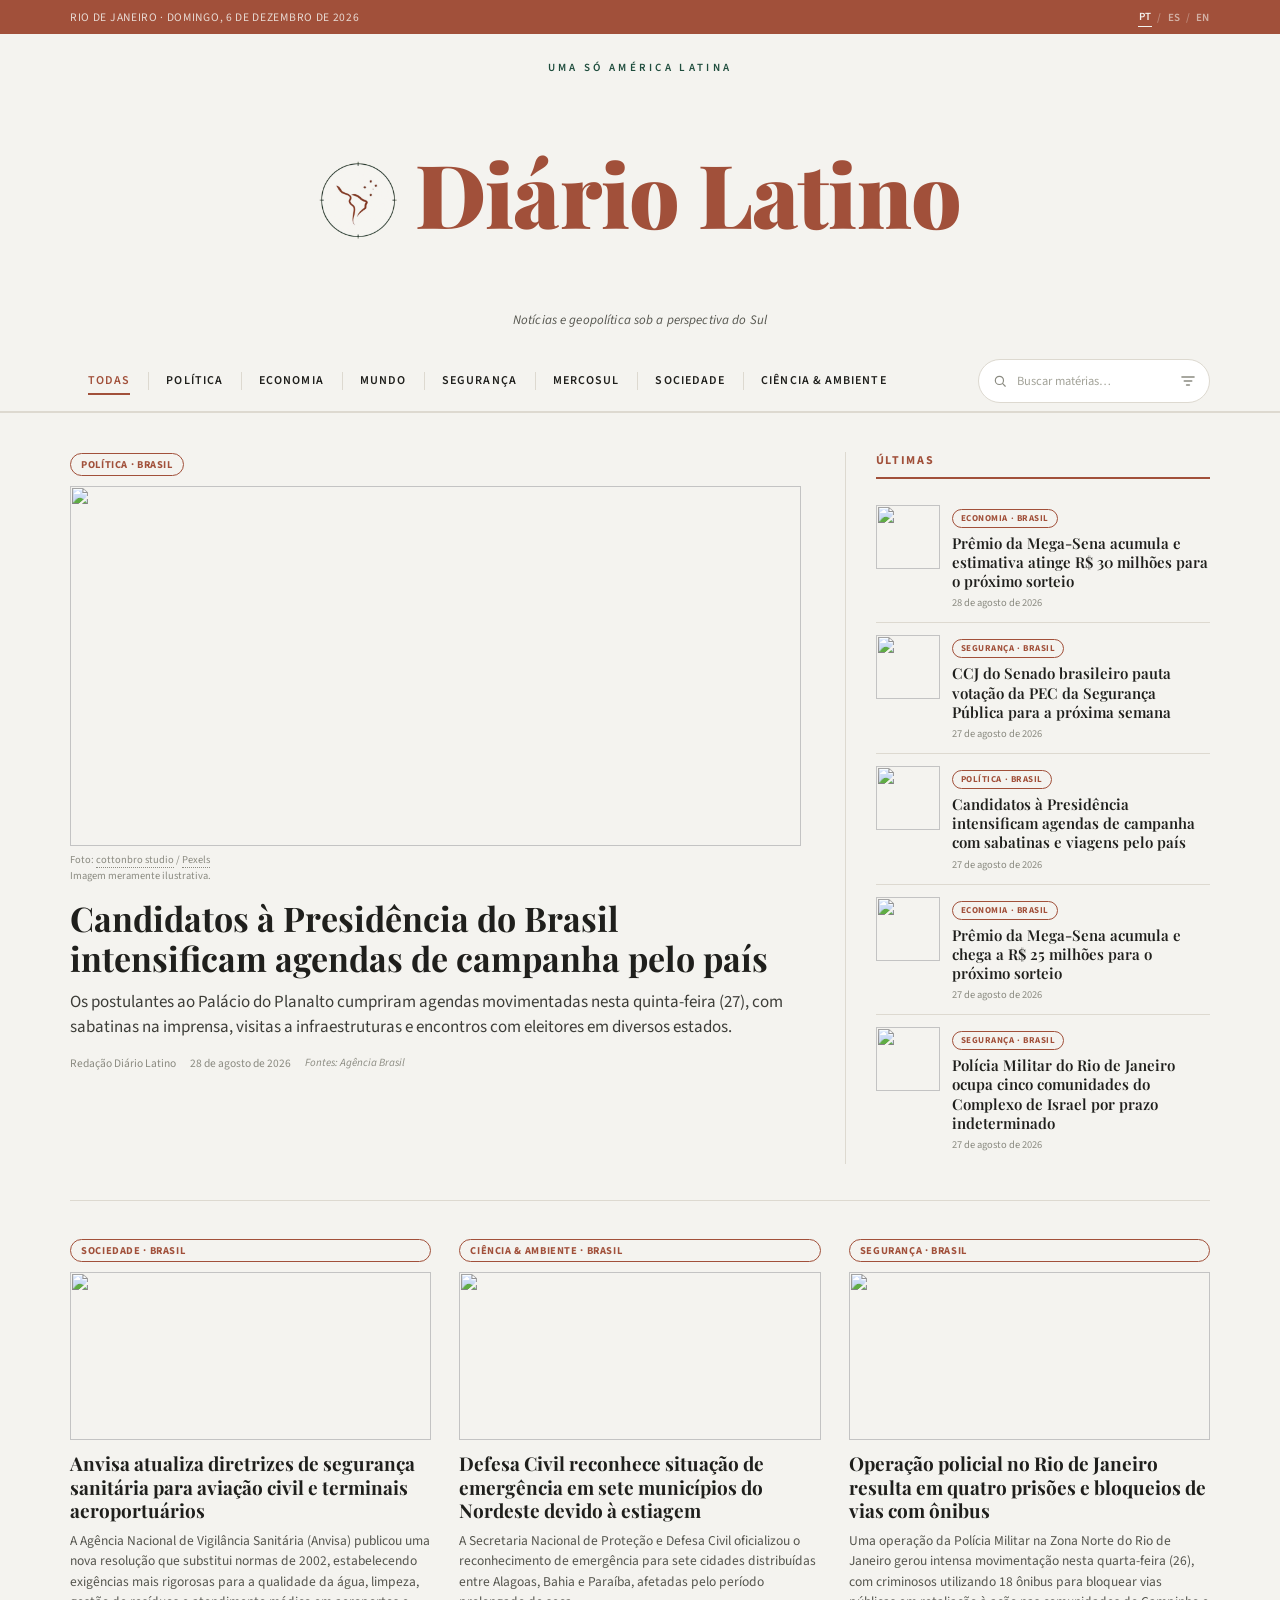
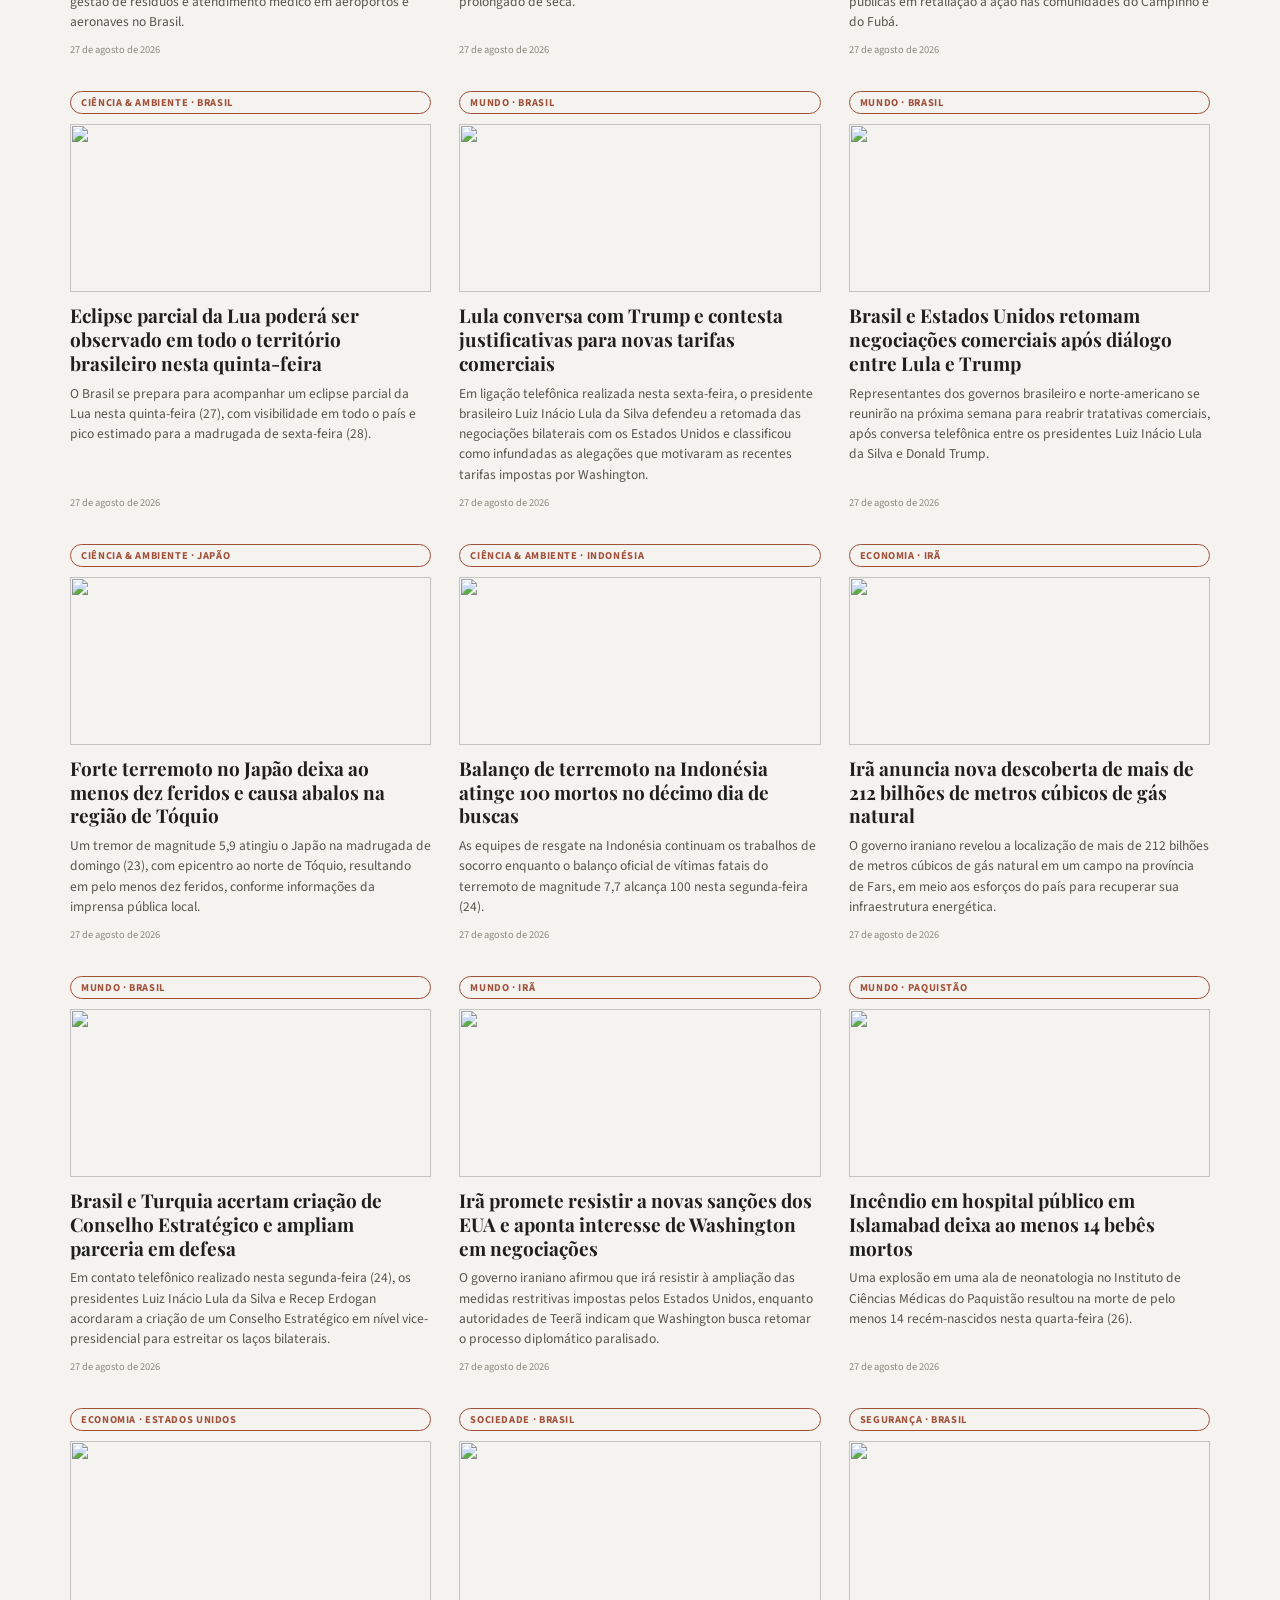
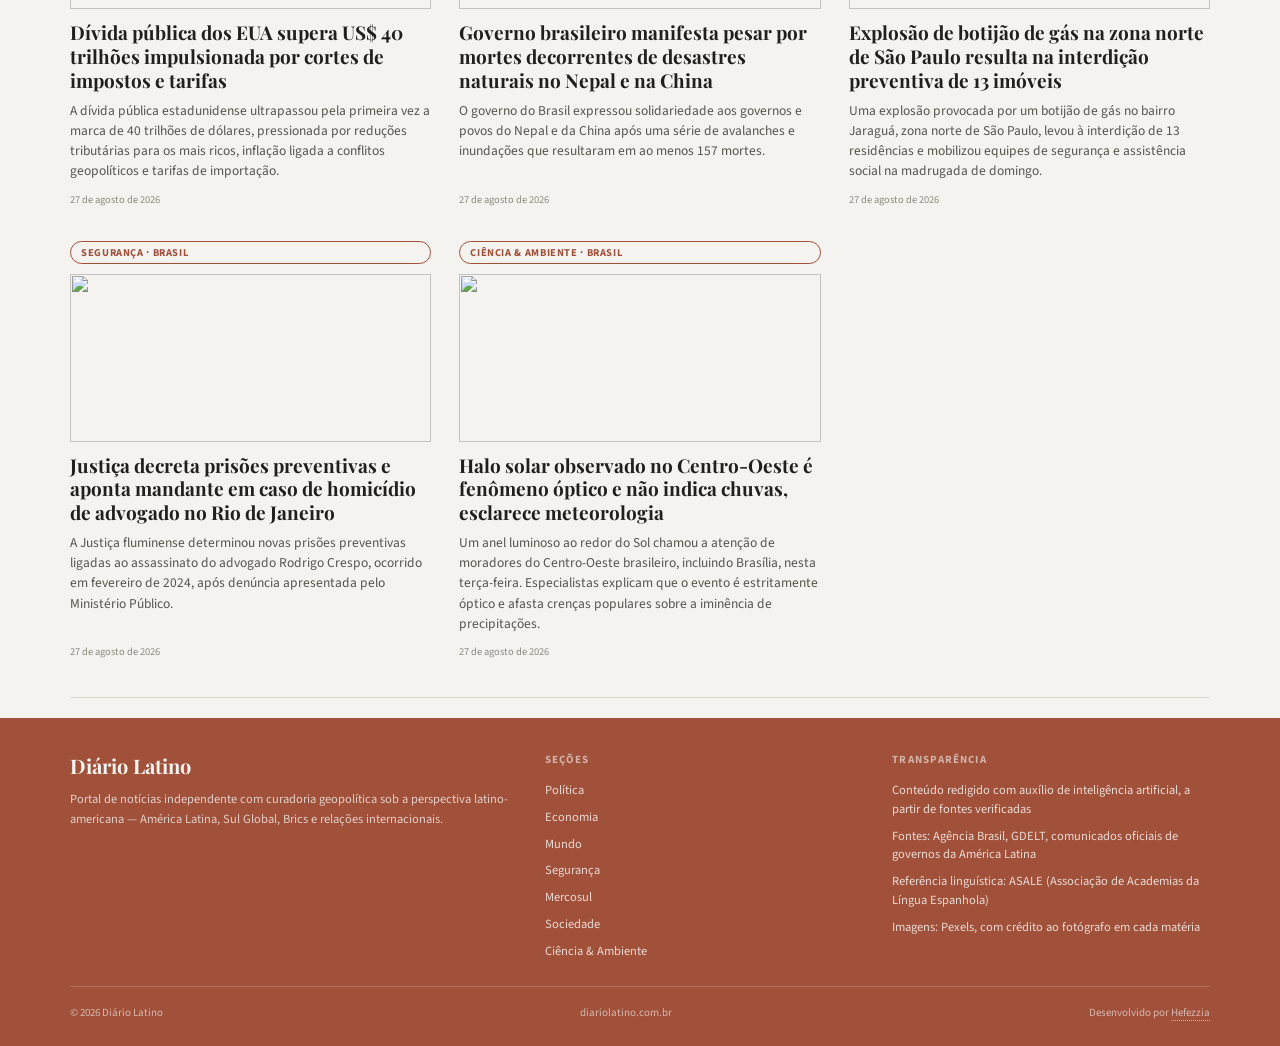
==== site/index.html @ 485bb86c "Add files via upload" ====
<!DOCTYPE html>
<html lang="pt-BR">
  <head>
    <meta charset="UTF-8">
    <meta name="viewport" content="width=device-width, initial-scale=1.0">
    <title>Diário Latino — Notícias e geopolítica da América Latina</title>
    <meta name="description" content="Diário Latino: notícias e geopolítica sob a perspectiva do Sul, para toda a América Latina.">
    <meta property="og:title" content="Diário Latino">
    <meta property="og:description" content="Notícias e geopolítica sob a perspectiva do Sul, para toda a América Latina.">
    <meta property="og:image" content="https://diariolatino.github.io/diariolatino/site/diariolatino-logo.png">
    <meta property="og:type" content="website">
    <link rel="icon" type="image/x-icon" href="diariolatino-logo-redondo.ico?v=2">
    <link rel="shortcut icon" type="image/x-icon" href="diariolatino-logo-redondo.ico?v=2">
    <link rel="apple-touch-icon" href="diariolatino-logo.png?v=2">
    <link rel="preconnect" href="https://fonts.googleapis.com">
    <link href="https://fonts.googleapis.com/css2?family=Playfair+Display:ital,wght@0,600;0,700;0,900;1,600&family=Source+Sans+3:wght@400;500;600;700&display=swap" rel="stylesheet">
    <link rel="stylesheet" href="styles.css">
  </head>
  <body>
  
    <div id="cabecalho-app"></div>
    
    <nav class="categorias">
      <div class="wrap">
        <ul id="lista-categorias"></ul>
        <div class="busca-nav">
          <div class="busca-caixa">
            <svg class="icone-busca" viewBox="0 0 24 24" xmlns="http://www.w3.org/2000/svg">
              <circle cx="11" cy="11" r="7" stroke-width="2"/>
              <line x1="21" y1="21" x2="16.65" y2="16.65" stroke-width="2" stroke-linecap="round"/>
            </svg>
            <input type="search" id="campo-busca" placeholder="">
            <div class="filtro-pais-dropdown" id="filtro-pais-dropdown">
              <button type="button" class="filtro-pais-botao" id="filtro-pais-botao" aria-haspopup="listbox" aria-expanded="false" aria-label="Filtrar por país">
                <svg class="icone-filtro" viewBox="0 0 24 24" xmlns="http://www.w3.org/2000/svg">
                  <line x1="3" y1="6" x2="21" y2="6" stroke-width="2.5" stroke-linecap="round"/>
                  <line x1="6.5" y1="12" x2="17.5" y2="12" stroke-width="2.5" stroke-linecap="round"/>
                  <line x1="10" y1="18" x2="14" y2="18" stroke-width="2.5" stroke-linecap="round"/>
                </svg>
              </button>
              <div class="filtro-pais-painel" id="filtro-pais-painel" role="listbox"></div>
            </div>
          </div>
        </div>
      </div>
    </nav>
    
    <main class="wrap" id="conteudo-principal">
      <p id="estado-vazio" style="display:none; padding:40px 0; text-align:center; color:#6f6f66; font-style:italic;"></p>
      <p id="sem-resultados" class="sem-resultados" style="display:none;"></p>
    
      <section class="destaque" id="secao-destaque" style="display:none;">
        <div class="cartao-clicavel">
          <span class="selo" id="destaque-categoria"></span>
          <figure id="destaque-figura"></figure>
          <h2 id="destaque-titulo"></h2>
          <p class="lead" id="destaque-lead"></p>
          <div class="meta">
            <span id="destaque-redacao"></span>
            <span id="destaque-data"></span>
            <span class="selo-ia-inline" id="destaque-fontes"></span>
          </div>
        </div>
        <aside class="lateral-ultimas">
          <h3 id="titulo-ultimas"></h3>
          <div id="lista-ultimas"></div>
        </aside>
      </section>
    
      <section class="grade" id="secao-grade"></section>
    
      <section class="mosaico" id="secao-mosaico" style="display:none;">
        <div class="mosaico-coluna mosaico-principal" id="mosaico-esquerda"></div>
        <div class="mosaico-coluna mosaico-meio" id="mosaico-meio"></div>
        <div class="mosaico-coluna mosaico-principal" id="mosaico-direita"></div>
      </section>
    
      <section class="digest" id="secao-digest" style="display:none;">
        <div class="digest-grade" id="digest-grade"></div>
      </section>
    
      <section class="radar" id="secao-radar" style="display:none;">
        <h3 id="titulo-mais-noticias"></h3>
        <div class="radar-lista" id="radar-lista"></div>
      </section>
    
    </main>
    
    <button class="voltar-topo" id="voltar-topo" aria-label="Voltar ao topo">↑</button>
    
    <footer>
      <div class="wrap">
        <div class="grid-footer">
          <div>
            <h5>Diário Latino</h5>
            <p id="footer-desc"></p>
          </div>
          <div>
            <ul>
              <h6 id="footer-secoes-titulo"></h6>
              <li class="footer-secao-item" data-pt="Política">Política</li>
              <li class="footer-secao-item" data-pt="Economia">Economia</li>
              <li class="footer-secao-item" data-pt="Mundo">Mundo</li>
              <li class="footer-secao-item" data-pt="Segurança">Segurança</li>
              <li class="footer-secao-item" data-pt="Mercosul">Mercosul</li>
              <li class="footer-secao-item" data-pt="Sociedade">Sociedade</li>
              <li class="footer-secao-item" data-pt="Ciência & Ambiente">Ciência &amp; Ambiente</li>
            </ul>
          </div>
          <div>
            <ul>
              <h6 id="footer-transparencia-titulo"></h6>
              <li id="footer-ia"></li>
              <li id="footer-fontes"></li>
              <li id="footer-referencia"></li>
              <li id="footer-imagens"></li>
            </ul>
          </div>
        </div>
        <div class="baixo">
          <span>© <span id="ano-copyright">2026</span> Diário Latino</span>
          <span>diariolatino.com.br</span>
          <span id="footer-dev-linha">Desenvolvido por <a href="https://hefezzia.com.br" style="border-bottom:1px dotted rgba(244,243,239,0.6);">Hefezzia</a></span>
        </div>
      </div>
    </footer>
    
    <script src="header.js"></script>
    <script src="i18n.js"></script>
    <script>
    let TODOS_ARTIGOS = [];
    let CATEGORIA_ATIVA = "todas";
    let FILTRO_LOCAL = { tipo: "todos", valor: null };
    let TERMO_BUSCA = "";
    
    function figuraImagem(imagem, artigo) {
      if (!imagem) return "";
      const foto = artigo
        ? `<a href="${linkMateria(artigo)}"><img src="${imagem.url}" alt="" loading="lazy"></a>`
        : `<img src="${imagem.url}" alt="" loading="lazy">`;
      const nomeFonte = imagem.fonte_nome || 'Pexels';
      const linkFonte = imagem.fonte_url || imagem.pexels_url;
      return `${foto}
        <figcaption class="credito-foto">Foto: <a href="${imagem.photographer_url}" target="_blank" rel="noopener">${imagem.photographer}</a> / <a href="${linkFonte}" target="_blank" rel="noopener">${nomeFonte}</a><br>${t('notaIlustrativa')}</figcaption>`;
    }
    
    function linkMateria(artigo) {
      return `artigo.html?id=${encodeURIComponent(artigo.id)}`;
    }
    
    function linkFontes(artigo) {
      const nomes = (artigo.fontes && artigo.fontes.length) ? artigo.fontes.join(' · ') : t('fontes');
      if (artigo.url_fonte_original) {
        return `${t('fontes')}: <a class="link-fonte" href="${artigo.url_fonte_original}" target="_blank" rel="noopener">${nomes}</a>`;
      }
      return `${t('fontes')}: ${nomes}`;
    }
    
    function aplicarTextosEstaticos() {
      document.getElementById('edicao-local').textContent = `${t('edicaoLocal')} · ${dataEdicaoCompleta()}`;
      document.getElementById('masthead-kicker').textContent = t('kicker');
      document.getElementById('masthead-tagline').textContent = t('tagline');
      document.getElementById('estado-vazio').textContent = t('estadoVazio');
      document.getElementById('sem-resultados').textContent = t('semResultados');
      document.getElementById('titulo-ultimas').textContent = t('ultimas');
      document.getElementById('titulo-mais-noticias').textContent = t('maisNoticias');
      document.getElementById('campo-busca').placeholder = t('buscarPlaceholder');
      document.getElementById('footer-desc').textContent = t('footerDesc');
      document.getElementById('footer-secoes-titulo').textContent = t('footerSecoes');
      document.getElementById('footer-transparencia-titulo').textContent = t('footerTransparencia');
      document.getElementById('footer-ia').textContent = t('footerIa');
      document.getElementById('footer-fontes').textContent = t('footerFontes');
      document.getElementById('footer-referencia').textContent = t('footerReferencia');
      document.getElementById('footer-imagens').textContent = t('footerImagens');
      document.getElementById('footer-dev-linha').innerHTML = `${t('footerDev')} <a href="https://hefezzia.com.br" style="border-bottom:1px dotted rgba(244,243,239,0.6);">Hefezzia</a>`;
    
      document.querySelectorAll('.footer-secao-item').forEach((el) => {
        el.textContent = traduzirCategoria(el.dataset.pt);
      });
    }
    
    function montarNavCategorias() {
      const container = document.getElementById('lista-categorias');
      const itens = [`<li><button type="button" class="categoria-link${CATEGORIA_ATIVA === 'todas' ? ' ativo' : ''}" data-categoria="todas">${t('todas')}</button></li>`]
        .concat(CATEGORIAS_ORDEM.map(cat => `
          <li><button type="button" class="categoria-link${CATEGORIA_ATIVA === cat ? ' ativo' : ''}" data-categoria="${cat}">${traduzirCategoria(cat)}</button></li>
        `));
      container.innerHTML = itens.join('');
    
      container.querySelectorAll('.categoria-link').forEach(btn => {
        btn.addEventListener('click', () => {
          CATEGORIA_ATIVA = btn.dataset.categoria;
          window.location.hash = CATEGORIA_ATIVA === 'todas' ? '' : encodeURIComponent(CATEGORIA_ATIVA);
          montarNavCategorias();
          renderizarConteudo();
        });
      });
    }

    function montarFiltroPais() {
      const dropdown = document.getElementById('filtro-pais-dropdown');
      const botao = document.getElementById('filtro-pais-botao');
      const painel = document.getElementById('filtro-pais-painel');

      botao.classList.toggle('ativo', FILTRO_LOCAL.tipo !== 'todos');
      botao.title = FILTRO_LOCAL.tipo === 'pais' ? traduzirPais(FILTRO_LOCAL.valor)
        : FILTRO_LOCAL.tipo === 'regiao' ? traduzirRegiao(FILTRO_LOCAL.valor)
        : t('filtroPaisTodos');

      const itemTodos = `
        <button type="button" class="filtro-pais-item filtro-pais-item--todos${FILTRO_LOCAL.tipo === 'todos' ? ' ativo' : ''}" data-tipo="todos">${t('filtroPaisTodos')}</button>`;

      const grupos = REGIOES_ORDEM.map(regiao => `
        <div class="filtro-pais-grupo">
          <button type="button" class="filtro-pais-regiao${FILTRO_LOCAL.tipo === 'regiao' && FILTRO_LOCAL.valor === regiao ? ' ativo' : ''}" data-tipo="regiao" data-valor="${regiao}">${traduzirRegiao(regiao)}</button>
          ${PAISES_POR_REGIAO[regiao].map(pais => `
            <button type="button" class="filtro-pais-item${FILTRO_LOCAL.tipo === 'pais' && FILTRO_LOCAL.valor === pais ? ' ativo' : ''}" data-tipo="pais" data-valor="${pais}">${traduzirPais(pais)}</button>
          `).join('')}
        </div>`).join('');

      painel.innerHTML = itemTodos + grupos;

      painel.querySelectorAll('[data-tipo]').forEach(el => {
        el.addEventListener('click', () => {
          const tipo = el.dataset.tipo;
          FILTRO_LOCAL = tipo === 'todos' ? { tipo: 'todos', valor: null } : { tipo, valor: el.dataset.valor };
          fecharFiltroPais();
          montarFiltroPais();
          renderizarConteudo();
        });
      });

      if (!botao.dataset.ligado) {
        botao.dataset.ligado = '1';
        botao.addEventListener('click', (e) => {
          e.stopPropagation();
          const aberto = dropdown.classList.toggle('aberto');
          botao.setAttribute('aria-expanded', aberto ? 'true' : 'false');
        });
        document.addEventListener('click', (e) => {
          if (!dropdown.contains(e.target)) fecharFiltroPais();
        });
        document.addEventListener('keydown', (e) => {
          if (e.key === 'Escape') fecharFiltroPais();
        });
      }
    }

    function fecharFiltroPais() {
      const dropdown = document.getElementById('filtro-pais-dropdown');
      dropdown.classList.remove('aberto');
      document.getElementById('filtro-pais-botao').setAttribute('aria-expanded', 'false');
    }
    
    function artigosFiltrados() {
      let lista = TODOS_ARTIGOS;
      if (CATEGORIA_ATIVA !== 'todas') {
        lista = lista.filter(a => a.categoria === CATEGORIA_ATIVA);
      }
      if (FILTRO_LOCAL.tipo === 'pais') {
        lista = lista.filter(a => a.pais === FILTRO_LOCAL.valor);
      } else if (FILTRO_LOCAL.tipo === 'regiao') {
        const paisesDaRegiao = PAISES_POR_REGIAO[FILTRO_LOCAL.valor] || [];
        lista = lista.filter(a => paisesDaRegiao.includes(a.pais));
      }
      if (TERMO_BUSCA.trim()) {
        const termo = TERMO_BUSCA.trim().toLowerCase();
        lista = lista.filter(a => {
          const titulo = (campoIdioma(a, 'titulo') || '').toLowerCase();
          const lead = (campoIdioma(a, 'lead') || '').toLowerCase();
          return titulo.includes(termo) || lead.includes(termo);
        });
      }
      return lista;
    }
    
    function renderizarConteudo() {
      const artigos = artigosFiltrados();
    
      document.getElementById('estado-vazio').style.display = 'none';
      document.getElementById('sem-resultados').style.display = 'none';
      document.getElementById('secao-destaque').style.display = 'none';
      document.getElementById('secao-mosaico').style.display = 'none';
      document.getElementById('secao-digest').style.display = 'none';
      document.getElementById('secao-radar').style.display = 'none';
      document.getElementById('secao-grade').innerHTML = '';
    
      if (!TODOS_ARTIGOS.length) {
        document.getElementById('estado-vazio').style.display = 'block';
        return;
      }
      if (!artigos.length) {
        document.getElementById('sem-resultados').style.display = 'block';
        return;
      }
    
      const [principal, ...resto] = artigos;
    
      document.getElementById('secao-destaque').style.display = 'grid';
      document.getElementById('destaque-categoria').textContent = rotuloCategoriaPais(principal);
      document.getElementById('destaque-figura').innerHTML = figuraImagem(principal.imagem, principal);
      document.getElementById('destaque-titulo').innerHTML = `<a class="link-esticado" href="${linkMateria(principal)}">${campoIdioma(principal, 'titulo')}</a>`;
      document.getElementById('destaque-lead').textContent = campoIdioma(principal, 'lead');
      document.getElementById('destaque-redacao').textContent = t('redacao');
      document.getElementById('destaque-data').textContent = formatarData(principal.publicado_em);
      document.getElementById('destaque-fontes').innerHTML = linkFontes(principal);
    
      const ultimas = resto.slice(0, 5);
      document.getElementById('lista-ultimas').innerHTML = ultimas.map(a => `
        <div class="item-ultima">
          ${a.imagem ? `<a class="item-ultima-foto" href="${linkMateria(a)}"><img src="${a.imagem.url}" alt="" loading="lazy"></a>` : ''}
          <div class="item-ultima-corpo">
            <span class="selo">${rotuloCategoriaPais(a)}</span>
            <h4><a class="link-esticado" href="${linkMateria(a)}">${campoIdioma(a, 'titulo')}</a></h4>
            <div class="hora">${formatarData(a.publicado_em)}</div>
          </div>
        </div>`).join('');
    
      const grade = resto.slice(5, 29);
      document.getElementById('secao-grade').innerHTML = grade.map(a => `
        <article class="coluna">
          <span class="selo">${rotuloCategoriaPais(a)}</span>
          ${a.imagem ? `<a href="${linkMateria(a)}"><img src="${a.imagem.url}" alt="" loading="lazy"></a>` : ''}
          <h3><a class="link-esticado" href="${linkMateria(a)}">${campoIdioma(a, 'titulo')}</a></h3>
          <p class="dek">${campoIdioma(a, 'lead')}</p>
          <div class="meta"><span>${formatarData(a.publicado_em)}</span></div>
        </article>`).join('');
    
      // ===== MOSAICO (opção B): grande + linha + 3 sem foto + linha + grande =====
      const mosaico = resto.slice(29, 34);
      const elMosaico = document.getElementById('secao-mosaico');
      if (mosaico.length) {
        elMosaico.style.display = 'grid';
        const grandeEsq = mosaico[0];
        const grandeDir = mosaico.length > 1 ? mosaico[mosaico.length - 1] : null;
        const meio = mosaico.length > 2 ? mosaico.slice(1, mosaico.length - 1) : [];

        const materiaGrande = a => `
          <span class="selo">${rotuloCategoriaPais(a)}</span>
          ${a.imagem ? `<a href="${linkMateria(a)}"><img src="${a.imagem.url}" alt="" loading="lazy"></a>` : ''}
          <h3><a class="link-esticado" href="${linkMateria(a)}">${campoIdioma(a, 'titulo')}</a></h3>
          <p class="dek">${campoIdioma(a, 'lead')}</p>
          <div class="meta"><span>${formatarData(a.publicado_em)}</span></div>`;

        document.getElementById('mosaico-esquerda').innerHTML = materiaGrande(grandeEsq);

        const elMeio = document.getElementById('mosaico-meio');
        elMeio.style.display = meio.length ? 'flex' : 'none';
        elMeio.innerHTML = meio.map(a => `
          <div class="mosaico-item">
            <span class="selo">${rotuloCategoriaPais(a)}</span>
            <h4><a class="link-esticado" href="${linkMateria(a)}">${campoIdioma(a, 'titulo')}</a></h4>
            <div class="hora">${formatarData(a.publicado_em)}</div>
          </div>`).join('');

        const elDireita = document.getElementById('mosaico-direita');
        if (grandeDir) {
          elDireita.style.display = 'block';
          elDireita.innerHTML = materiaGrande(grandeDir);
        } else {
          elDireita.style.display = 'none';
        }
      } else {
        elMosaico.style.display = 'none';
      }
    
      // ===== DIGEST (opção A): lista compacta com foto, 5 linhas x 3 =====
      const digest = resto.slice(34, 49);
      const elDigest = document.getElementById('secao-digest');
      if (digest.length) {
        elDigest.style.display = 'block';
        document.getElementById('digest-grade').innerHTML = digest.map(a => `
          <div class="digest-item">
            ${a.imagem ? `<a class="digest-foto" href="${linkMateria(a)}"><img src="${a.imagem.url}" alt="" loading="lazy"></a>` : ''}
            <div class="digest-corpo">
              <span class="selo">${rotuloCategoriaPais(a)}</span>
              <h4><a class="link-esticado" href="${linkMateria(a)}">${campoIdioma(a, 'titulo')}</a></h4>
              <div class="hora">${formatarData(a.publicado_em)}</div>
            </div>
          </div>`).join('');
      } else {
        elDigest.style.display = 'none';
      }
    
      const maisNoticias = resto.slice(49);
      if (maisNoticias.length) {
        document.getElementById('secao-radar').style.display = 'block';
        document.getElementById('radar-lista').innerHTML = maisNoticias.map(a => `
          <a class="radar-item" href="${linkMateria(a)}"><span class="pais">${a.pais ? traduzirPais(a.pais) : traduzirCategoria(a.categoria)}</span>${campoIdioma(a, 'titulo')}</a>`).join('');
      }
    }
    
    async function carregarArtigos() {
      try {
        const resp = await fetch('data/articles.json', { cache: 'no-store' });
        if (resp.ok) TODOS_ARTIGOS = await resp.json();
      } catch (e) {
        console.error('Falha ao carregar articles.json', e);
      }
    }
    
    function inicializarBusca() {
      const campo = document.getElementById('campo-busca');
      let temporizador;
      campo.addEventListener('input', () => {
        clearTimeout(temporizador);
        temporizador = setTimeout(() => {
          TERMO_BUSCA = campo.value;
          renderizarConteudo();
        }, 150);
      });
    }
    
    function inicializarVoltarTopo() {
      const botao = document.getElementById('voltar-topo');
      window.addEventListener('scroll', () => {
        botao.classList.toggle('visivel', window.scrollY > 500);
      });
      botao.addEventListener('click', () => window.scrollTo({ top: 0, behavior: 'smooth' }));
    }
    
    async function iniciar() {
      const hash = decodeURIComponent(window.location.hash.replace('#', ''));
      if (hash && CATEGORIAS_ORDEM.includes(hash)) CATEGORIA_ATIVA = hash;
    
      montarCabecalho();
      aplicarTextosEstaticos();
      montarSeletorIdioma(document.getElementById('seletor-idioma-topo'), () => {
        aplicarTextosEstaticos();
        montarNavCategorias();
        montarFiltroPais();
        renderizarConteudo();
      });
      montarNavCategorias();
      montarFiltroPais();
      await carregarArtigos();
      renderizarConteudo();
      inicializarBusca();
      inicializarVoltarTopo();
      document.getElementById('ano-copyright').textContent = new Date().getFullYear();
    }
    
    iniciar();
    </script>
  
  </body>
</html>
---- site/styles.css ----
/* ============================================================
   Diário Latino — folha de estilos
   ============================================================ */

:root {
  --papel: #f4f3ef;
  --texto: #1f1f1c;
  --verde: #1f4d3d;
  --terracota: #a1503a;
  --linha: #ddd9d0;
}

* { box-sizing: border-box; }

body {
  margin: 0;
  background: var(--papel);
  color: var(--texto);
  font-family: 'Source Sans 3', sans-serif;
  -webkit-font-smoothing: antialiased;
}

a { color: inherit; text-decoration: none; }
img { max-width: 100%; display: block; }
button { font-family: inherit; }

.wrap {
  max-width: 1180px;
  margin: 0 auto;
  padding: 0 20px;
}

/* ===== BARRA SUPERIOR (estilo clássico de jornal) ===== */
.topbar {
  background: var(--terracota);
  color: var(--papel);
  font-size: 11.5px;
  letter-spacing: 0.03em;
}
.topbar .wrap {
  display: flex;
  justify-content: space-between;
  align-items: center;
  padding-top: 7px;
  padding-bottom: 7px;
}
.topbar .edicao {
  opacity: 0.85;
  text-transform: uppercase;
  letter-spacing: 0.06em;
}
.topbar-direita {
  display: flex;
  align-items: center;
  gap: 14px;
}

/* ===== SELETOR DE IDIOMA ===== */
.seletor-idioma {
  display: flex;
  align-items: center;
  gap: 5px;
  font-size: 11px;
  font-weight: 600;
  letter-spacing: 0.04em;
}
.botao-idioma {
  background: none;
  border: none;
  color: var(--papel);
  opacity: 0.6;
  cursor: pointer;
  font: inherit;
  padding: 2px 1px;
  transition: opacity 0.15s ease;
}
.botao-idioma:hover { opacity: 0.9; }
.botao-idioma.ativo { opacity: 1; border-bottom: 1.5px solid currentColor; }
.separador-idioma { opacity: 0.35; }

/* ===== MASTHEAD (nameplate clássico, à la NYT/WSJ/The Economist) ===== */
.masthead {
  text-align: center;
  padding: 26px 20px 22px;
}
.masthead .kicker {
  font-family: 'Source Sans 3', sans-serif;
  font-size: 11px;
  font-weight: 600;
  letter-spacing: 0.3em;
  text-transform: uppercase;
  color: var(--verde);
  margin-bottom: 15px;
}
.masthead-titulo,
.masthead-link {
  display: flex;
  align-items: center;
  justify-content: center;
  gap: 18px;
}
.masthead-logo {
  display: block;
  height: 78px;
  width: auto;
}
.masthead-logo--home {
  transform: translateY(7px);
}
.masthead h1 {
  font-family: 'Playfair Display', serif;
  font-weight: 900;
  font-size: clamp(46px, 9vw, 88px);
  letter-spacing: -0.01em;
  color: var(--terracota);
  line-height: 1;
}
.masthead .tagline {
  margin-top: 15px;
  font-size: 13px;
  color: #55554e;
  font-style: italic;
  letter-spacing: 0.01em;
}
.regua-dupla {
  max-width: 1180px;
  margin: 0 auto;
  height: 5px;
  border-top: 3px solid var(--texto);
  border-bottom: 1px solid var(--texto);
}

/* ===== NAV DE CATEGORIAS (filtro dinâmico) ===== */
nav.categorias {
  border-bottom: 1px solid var(--linha);
  background: var(--papel);
  position: sticky;
  top: 0;
  z-index: 30;
  box-shadow: 0 1px 0 var(--linha);
}
nav.categorias .wrap {
  display: flex;
  align-items: center;
  justify-content: space-between;
  gap: 20px;
  flex-wrap: nowrap;
}
nav.categorias ul {
  list-style: none;
  margin: 0;
  padding: 0;
  display: flex;
  flex-wrap: nowrap;
  gap: 0;
  overflow-x: auto;
  scrollbar-width: none;
  min-width: 0;
  flex: 1 1 auto;
}
nav.categorias ul::-webkit-scrollbar { display: none; }
/* quando a lista de categorias é o único filho da barra (página de
   matéria, sem a busca ao lado), centraliza em vez de grudar na esquerda */
nav.categorias .wrap > ul:only-child {
  flex: 0 1 auto;
  margin: 0 auto;
}
nav.categorias li { position: relative; }
nav.categorias li + li::before {
  content: "";
  position: absolute;
  left: 0; top: 30%; bottom: 30%;
  border-left: 1px solid var(--linha);
}
nav.categorias a,
nav.categorias button.categoria-link {
  position: relative;
  display: block;
  padding: 14px 18px;
  font: inherit;
  background: none;
  border: none;
  cursor: pointer;
  font-size: 12px;
  font-weight: 600;
  letter-spacing: 0.09em;
  text-transform: uppercase;
  color: var(--texto);
  white-space: nowrap;
  transition: color 0.15s ease;
}
nav.categorias button.categoria-link::after {
  content: "";
  position: absolute;
  left: 18px; right: 18px; bottom: 8px;
  height: 2px;
  background: var(--terracota);
  transform: scaleX(0);
  transform-origin: center;
  transition: transform 0.22s ease;
}
nav.categorias a:hover,
nav.categorias button.categoria-link:hover { color: var(--terracota); }
nav.categorias button.categoria-link:hover::after { transform: scaleX(1); }
nav.categorias button.categoria-link.ativo { color: var(--terracota); }
nav.categorias button.categoria-link.ativo::after { transform: scaleX(1); }

/* ===== BUSCA + FILTRO DE PAÍS (unificados numa só pílula) ===== */
.busca-nav {
  flex-shrink: 0;
  display: flex;
  align-items: center;
  padding: 8px 0;
}

.busca-caixa {
  display: flex;
  align-items: center;
  gap: 8px;
  background: #fff;
  border: 1px solid var(--linha);
  border-radius: 999px;
  padding: 6px 6px 6px 14px;
  transition: border-color 0.2s ease, box-shadow 0.2s ease;
}
.busca-caixa .icone-busca {
  flex-shrink: 0;
  width: 14px;
  height: 14px;
  stroke: #8a8a80;
  fill: none;
  transition: stroke 0.2s ease;
}
.busca-caixa:focus-within {
  border-color: var(--terracota);
  box-shadow: 0 0 0 3px rgba(161, 80, 58, 0.1);
}
.busca-caixa:focus-within .icone-busca { stroke: var(--terracota); }
.busca-caixa input {
  font: inherit;
  font-size: 12.5px;
  border: none;
  outline: none;
  background: none;
  color: var(--texto);
  width: 150px;
  transition: width 0.2s ease;
}
.busca-caixa input::placeholder { color: #a3a399; }
.busca-caixa:focus-within input { width: 190px; }

/* botão de filtro (ícone), embutido dentro da própria caixa de busca */
.filtro-pais-dropdown { position: relative; flex-shrink: 0; }
.filtro-pais-botao {
  display: flex;
  align-items: center;
  justify-content: center;
  width: 30px;
  height: 30px;
  border-radius: 50%;
  border: none;
  background: none;
  color: #8a8a80;
  cursor: pointer;
  transition: background 0.15s ease, color 0.15s ease;
}
.icone-filtro {
  width: 16px;
  height: 16px;
  stroke: currentColor;
  fill: none;
  transition: transform 0.2s ease;
}
.filtro-pais-botao:hover { background: #f2f1ec; color: var(--terracota); }
.filtro-pais-botao.ativo,
.filtro-pais-dropdown.aberto .filtro-pais-botao {
  background: var(--terracota);
  color: var(--papel);
}
.filtro-pais-dropdown.aberto .icone-filtro { transform: scale(0.92); }

.filtro-pais-painel {
  position: absolute;
  right: 0;
  top: calc(100% + 10px);
  min-width: 240px;
  max-height: 380px;
  overflow-y: auto;
  background: #fff;
  border: 1px solid var(--linha);
  border-radius: 12px;
  box-shadow: 0 12px 28px rgba(31, 31, 28, 0.12);
  padding: 8px;
  opacity: 0;
  transform: translateY(-6px);
  pointer-events: none;
  transition: opacity 0.16s ease, transform 0.16s ease;
  z-index: 40;
}
.filtro-pais-dropdown.aberto .filtro-pais-painel {
  opacity: 1;
  transform: translateY(0);
  pointer-events: auto;
}
.filtro-pais-item,
.filtro-pais-regiao {
  display: block;
  width: 100%;
  text-align: left;
  font: inherit;
  background: none;
  border: none;
  cursor: pointer;
  border-radius: 7px;
  padding: 8px 10px;
  color: var(--texto);
  transition: background 0.12s ease, color 0.12s ease;
}
.filtro-pais-item--todos {
  font-weight: 700;
  font-size: 12.5px;
  text-transform: uppercase;
  letter-spacing: 0.06em;
  color: var(--verde);
  border-bottom: 1px solid var(--linha);
  border-radius: 0;
  margin-bottom: 6px;
  padding-bottom: 10px;
}
.filtro-pais-grupo { padding-top: 4px; }
.filtro-pais-regiao {
  font-weight: 700;
  font-size: 11px;
  text-transform: uppercase;
  letter-spacing: 0.08em;
  color: #8a8a80;
}
.filtro-pais-regiao:hover { color: var(--terracota); background: #f8f7f3; }
.filtro-pais-grupo .filtro-pais-item {
  font-size: 13.5px;
  padding-left: 20px;
}
.filtro-pais-item:hover { background: #f8f7f3; color: var(--terracota); }
.filtro-pais-item.ativo,
.filtro-pais-regiao.ativo {
  background: var(--terracota);
  color: var(--papel);
}

@media (max-width: 860px) {
  .busca-caixa input { width: 90px; }
  .busca-caixa:focus-within input { width: 120px; }
  .filtro-pais-painel { left: auto; right: 0; }
}
@media (max-width: 600px) {
  .busca-caixa input { width: 64px; }
  .busca-caixa:focus-within input { width: 84px; }
}

/* ===== SELOS (categoria · país) ===== */
.selo {
  display: inline-block;
  font-size: 10.5px;
  font-weight: 700;
  letter-spacing: 0.06em;
  text-transform: uppercase;
  color: var(--terracota);
  border: 1px solid var(--terracota);
  border-radius: 999px;
  padding: 3px 10px;
  margin-bottom: 10px;
}
.selo-ia-inline { font-size: 11px; color: #8a8a80; font-style: italic; }

/* ===== CARDS CLICÁVEIS (link esticado — só a área do card leva à matéria) ===== */
.cartao-clicavel,
article.coluna,
.item-ultima {
  position: relative;
}
.link-esticado::after {
  content: "";
  position: absolute;
  inset: 0;
  z-index: 1;
}
/* imagens têm o próprio link, sempre por cima do overlay esticado */
.cartao-clicavel figure a,
article.coluna > a,
.item-ultima-foto,
.leia-tambem-foto {
  position: relative;
  z-index: 2;
}

/* ===== ESTADO VAZIO / SEM RESULTADOS ===== */
.sem-resultados {
  padding: 50px 0;
  text-align: center;
  color: #6f6f66;
  font-style: italic;
}

/* ===== DESTAQUE PRINCIPAL ===== */
.destaque {
  display: grid;
  grid-template-columns: 2fr 1fr;
  gap: 44px;
  padding: 40px 0 36px;
  border-bottom: 1px solid var(--linha);
}
.destaque figure { margin: 0 0 16px; }
.destaque img {
  width: 100%;
  height: 360px;
  object-fit: cover;
  filter: grayscale(15%) contrast(1.05);
}
.credito-foto {
  font-size: 10.5px;
  color: #8a8a80;
  margin-top: 6px;
  line-height: 1.5;
}
.credito-foto a { border-bottom: 1px dotted #8a8a80; position: relative; z-index: 2; }

.destaque h2 {
  font-family: 'Playfair Display', serif;
  font-size: 34px;
  line-height: 1.15;
  font-weight: 700;
  margin: 0 0 12px;
}
.destaque h2 a:hover { color: var(--terracota); }
.destaque .lead {
  font-size: 17px;
  line-height: 1.5;
  color: #3d3d38;
  margin: 0 0 14px;
}
.destaque .meta {
  display: flex;
  flex-wrap: wrap;
  gap: 6px 14px;
  font-size: 11.5px;
  color: #8a8a80;
}
.destaque .meta .link-fonte { position: relative; z-index: 2; }

/* ===== LATERAL — ÚLTIMAS ===== */
.lateral-ultimas {
  border-left: 1px solid var(--linha);
  padding-left: 30px;
}
.lateral-ultimas h3 {
  font-family: 'Source Sans 3', sans-serif;
  font-size: 12px;
  letter-spacing: 0.14em;
  text-transform: uppercase;
  color: var(--terracota);
  border-bottom: 2px solid var(--terracota);
  padding-bottom: 8px;
  margin: 0 0 14px;
}
.item-ultima {
  display: flex;
  gap: 12px;
  padding: 12px 0;
  border-bottom: 1px solid var(--linha);
}
.item-ultima:last-child { border-bottom: none; }
.item-ultima-foto {
  flex-shrink: 0;
  display: block;
  width: 64px;
  height: 64px;
}
.item-ultima-foto img {
  width: 64px;
  height: 64px;
  object-fit: cover;
  display: block;
  filter: grayscale(15%) contrast(1.05);
}
.item-ultima-corpo { flex: 1; min-width: 0; }
.item-ultima .selo { font-size: 9px; padding: 2px 8px; margin-bottom: 6px; }
.item-ultima h4 {
  font-family: 'Playfair Display', serif;
  font-size: 15px;
  line-height: 1.28;
  font-weight: 600;
  margin: 0;
  color: var(--texto);
}
.item-ultima h4 a { position: relative; z-index: 2; }
.item-ultima:hover h4 { color: var(--verde); }
.item-ultima .hora { font-size: 10.5px; color: #8a8a80; margin-top: 4px; }

/* ===== GRADE (12 matérias, 3 colunas × 4 linhas) ===== */
.grade {
  display: grid;
  grid-template-columns: repeat(3, 1fr);
  gap: 34px 28px;
  padding: 38px 0;
  border-bottom: 1px solid var(--linha);
}
article.coluna { display: flex; flex-direction: column; }
article.coluna img {
  width: 100%;
  height: 168px;
  object-fit: cover;
  margin-bottom: 12px;
  filter: grayscale(15%) contrast(1.05);
  transition: filter 0.2s ease;
}
article.coluna:hover img { filter: grayscale(0%) contrast(1.05); }
article.coluna h3 {
  font-family: 'Playfair Display', serif;
  font-size: 19px;
  line-height: 1.25;
  font-weight: 700;
  margin: 0 0 8px;
}
article.coluna h3 a { position: relative; z-index: 2; }
article.coluna:hover h3 { color: var(--terracota); }
article.coluna .dek {
  font-size: 13.5px;
  line-height: 1.5;
  color: #55554e;
  margin: 0 0 10px;
  flex: 1;
}
article.coluna .meta { font-size: 10.5px; color: #8a8a80; }

/* ===== MOSAICO (opção B) — grande + linha + 3 sem foto + linha + grande ===== */
.mosaico {
  display: grid;
  grid-template-columns: 1fr 1fr 1fr;
  gap: 0;
  padding: 38px 0;
  border-bottom: 1px solid var(--linha);
}
.mosaico-coluna { position: relative; padding: 0 28px; }
.mosaico-coluna:first-child { padding-left: 0; }
.mosaico-coluna:last-child { padding-right: 0; }
.mosaico-meio,
.mosaico-coluna:last-child { border-left: 1px solid var(--linha); }

.mosaico-principal img {
  width: 100%;
  height: 220px;
  object-fit: cover;
  margin-bottom: 14px;
  filter: grayscale(15%) contrast(1.05);
  transition: filter 0.2s ease;
}
.mosaico-principal:hover img { filter: grayscale(0%) contrast(1.05); }
.mosaico-principal h3 {
  font-family: 'Playfair Display', serif;
  font-size: 22px;
  line-height: 1.2;
  font-weight: 700;
  margin: 0 0 8px;
}
.mosaico-principal h3 a { position: relative; z-index: 2; }
.mosaico-principal:hover h3 { color: var(--terracota); }
.mosaico-principal .dek {
  font-size: 13.5px;
  line-height: 1.5;
  color: #55554e;
  margin: 0 0 10px;
}
.mosaico-principal .meta { font-size: 10.5px; color: #8a8a80; }

.mosaico-meio { display: flex; flex-direction: column; justify-content: space-between; }
.mosaico-item { padding: 14px 0; border-bottom: 1px solid var(--linha); position: relative; }
.mosaico-item:last-child { border-bottom: none; }
.mosaico-item .selo { font-size: 9px; padding: 2px 8px; margin-bottom: 6px; }
.mosaico-item h4 {
  font-family: 'Playfair Display', serif;
  font-size: 15.5px;
  line-height: 1.3;
  font-weight: 700;
  margin: 0;
  color: var(--texto);
}
.mosaico-item h4 a { position: relative; z-index: 2; }
.mosaico-item:hover h4 { color: var(--terracota); }
.mosaico-item .hora { font-size: 10.5px; color: #8a8a80; margin-top: 6px; }

@media (max-width: 860px) {
  .mosaico { grid-template-columns: 1fr; }
  .mosaico-coluna { padding: 24px 0 !important; border-left: none !important; border-top: 1px solid var(--linha); }
  .mosaico-coluna:first-child { border-top: none; }
}

/* ===== DIGEST (opção A) — lista compacta com foto, 5 linhas x 3, estilo "What's News" ===== */
.digest { padding: 38px 0; border-bottom: 1px solid var(--linha); }
.digest-grade {
  display: grid;
  grid-template-columns: repeat(3, 1fr);
  gap: 0 28px;
}
.digest-item {
  display: flex;
  gap: 12px;
  padding: 14px 0;
  border-bottom: 1px solid var(--linha);
  position: relative;
}
.digest-grade .digest-item:nth-last-child(-n+3) { border-bottom: none; }
.digest-grade .digest-item:nth-child(3n+2),
.digest-grade .digest-item:nth-child(3n) {
  padding-left: 24px;
  border-left: 1px solid var(--linha);
}
.digest-foto { flex-shrink: 0; display: block; width: 56px; height: 56px; position: relative; z-index: 2; }
.digest-foto img {
  width: 56px;
  height: 56px;
  object-fit: cover;
  display: block;
  filter: grayscale(15%) contrast(1.05);
}
.digest-corpo { flex: 1; min-width: 0; }
.digest-corpo .selo { font-size: 9px; padding: 2px 8px; margin-bottom: 5px; }
.digest-corpo h4 {
  font-family: 'Playfair Display', serif;
  font-size: 13.5px;
  line-height: 1.28;
  font-weight: 700;
  margin: 0;
  color: var(--texto);
}
.digest-corpo h4 a { position: relative; z-index: 2; }
.digest-item:hover h4 { color: var(--terracota); }
.digest-corpo .hora { font-size: 10px; color: #8a8a80; margin-top: 4px; }

@media (max-width: 860px) {
  .digest-grade { grid-template-columns: repeat(2, 1fr); }
  .digest-grade .digest-item:nth-child(3n),
  .digest-grade .digest-item:nth-child(3n+2) { padding-left: 0; border-left: none; }
  .digest-grade .digest-item:nth-child(2n) { padding-left: 24px; border-left: 1px solid var(--linha); }
  .digest-grade .digest-item:nth-last-child(-n+3) { border-bottom: 1px solid var(--linha); }
  .digest-grade .digest-item:nth-last-child(-n+2) { border-bottom: none; }
}
@media (max-width: 560px) {
  .digest-grade { grid-template-columns: 1fr; }
  .digest-grade .digest-item { padding-left: 0 !important; border-left: none !important; border-bottom: 1px solid var(--linha) !important; }
  .digest-grade .digest-item:last-child { border-bottom: none !important; }
}

/* ===== RADAR (mais notícias, sem foto) ===== */
.radar { padding: 30px 0 44px; }
.radar h3 {
  font-family: 'Source Sans 3', sans-serif;
  font-size: 12px;
  letter-spacing: 0.14em;
  text-transform: uppercase;
  color: var(--verde);
  margin: 0 0 16px;
}
.radar-lista {
  display: grid;
  grid-template-columns: repeat(2, 1fr);
  gap: 4px 40px;
}
.radar-item {
  display: block;
  padding: 9px 0;
  border-bottom: 1px solid var(--linha);
  font-size: 14px;
  line-height: 1.4;
  transition: color 0.15s ease;
}
.radar-item:hover { color: var(--terracota); }
.radar-item .pais {
  display: inline-block;
  font-size: 10px;
  font-weight: 700;
  letter-spacing: 0.05em;
  text-transform: uppercase;
  color: var(--terracota);
  margin-right: 8px;
}

/* ===== LEIA TAMBÉM (rodapé de cada matéria) ===== */
.leia-tambem {
  max-width: 760px;
  margin: 40px auto 0;
  padding: 26px 20px 56px;
  border-top: 4px double var(--terracota);
}
.leia-tambem h3 {
  font-family: 'Source Sans 3', sans-serif;
  font-size: 12px;
  letter-spacing: 0.14em;
  text-transform: uppercase;
  color: var(--verde);
  margin: 0 0 16px;
}
.leia-tambem-grade {
  display: grid;
  grid-template-columns: repeat(3, 1fr);
  gap: 22px;
}
.leia-tambem-item { position: relative; }
.leia-tambem-item img {
  width: 100%;
  height: 110px;
  object-fit: cover;
  display: block;
  filter: grayscale(15%) contrast(1.05);
}
.leia-tambem-item a.leia-tambem-foto { display: block; margin-bottom: 8px; }
.leia-tambem-item .selo { font-size: 9px; padding: 2px 8px; }
.leia-tambem-item h4 {
  font-family: 'Playfair Display', serif;
  font-size: 15.5px;
  line-height: 1.3;
  font-weight: 700;
  color: var(--texto);
  margin: 6px 0 0;
}
.leia-tambem-item h4 a { position: relative; z-index: 2; }
.leia-tambem-item:hover h4 { color: var(--terracota); }

@media (max-width: 860px) {
  .destaque { grid-template-columns: 1fr; gap: 30px; }
  .lateral-ultimas { border-left: none; border-top: 1px solid var(--linha); padding-left: 0; padding-top: 24px; }
  .grade { grid-template-columns: repeat(2, 1fr); }
  .radar-lista { grid-template-columns: 1fr; }
  .leia-tambem-grade { grid-template-columns: 1fr; }
}
@media (max-width: 560px) {
  .grade { grid-template-columns: 1fr; }
  .destaque h2 { font-size: 27px; }
}

/* ===== MATÉRIA — AÇÕES (compartilhar) ===== */
.acoes-materia {
  display: flex;
  align-items: center;
  justify-content: space-between;
  flex-wrap: wrap;
  gap: 10px;
  margin: 4px 0 20px;
  padding-bottom: 14px;
  border-bottom: 1px solid var(--linha);
  font-size: 12px;
  color: #6f6f66;
}
.acoes-materia .compartilhar-botoes { display: flex; gap: 10px; }
.acoes-materia button {
  font: inherit;
  font-size: 11.5px;
  font-weight: 600;
  letter-spacing: 0.04em;
  text-transform: uppercase;
  background: none;
  border: 1px solid var(--linha);
  padding: 6px 14px;
  cursor: pointer;
  color: var(--verde);
  transition: border-color 0.15s ease, color 0.15s ease;
}
.acoes-materia button:hover { border-color: var(--verde); color: var(--terracota); }

/* ===== VOLTAR AO TOPO ===== */
.voltar-topo {
  position: fixed;
  right: 22px;
  bottom: 22px;
  width: 42px;
  height: 42px;
  border-radius: 50%;
  background: var(--verde);
  color: var(--papel);
  border: none;
  font-size: 16px;
  cursor: pointer;
  display: flex;
  align-items: center;
  justify-content: center;
  opacity: 0;
  pointer-events: none;
  transform: translateY(8px);
  transition: opacity 0.2s ease, transform 0.2s ease;
  z-index: 30;
}
.voltar-topo.visivel { opacity: 0.9; pointer-events: auto; transform: translateY(0); }
.voltar-topo:hover { opacity: 1; background: var(--terracota); }

/* ===== RODAPÉ DO SITE ===== */
footer {
  background: var(--terracota);
  color: var(--papel);
  margin-top: 20px;
  padding: 34px 0 26px;
}
.grid-footer {
  display: grid;
  grid-template-columns: 1.4fr 1fr 1fr;
  gap: 30px;
  padding-bottom: 22px;
  border-bottom: 1px solid rgba(244, 243, 239, 0.18);
}
footer h5 {
  font-family: 'Playfair Display', serif;
  font-size: 20px;
  margin: 0 0 10px;
}
footer p { font-size: 12.5px; line-height: 1.6; color: rgba(244, 243, 239, 0.78); margin: 0; }
footer h6 {
  font-size: 11px;
  letter-spacing: 0.1em;
  text-transform: uppercase;
  color: rgba(244, 243, 239, 0.6);
  margin: 0 0 10px;
}
footer ul { list-style: none; margin: 0; padding: 0; }
footer li {
  font-size: 12.5px;
  color: rgba(244, 243, 239, 0.85);
  padding: 4px 0;
  line-height: 1.5;
}
footer .baixo {
  display: flex;
  flex-wrap: wrap;
  gap: 6px 18px;
  justify-content: space-between;
  padding-top: 18px;
  font-size: 11px;
  color: rgba(244, 243, 239, 0.65);
}

/* Rodapé compacto usado nas páginas de matéria (só a linha "baixo") */
footer.rodape-compacto { padding: 16px 0; }
footer.rodape-compacto .baixo { font-size: 10px; padding-top: 0; }

@media (max-width: 860px) {
  .grid-footer { grid-template-columns: 1fr; gap: 22px; }
}

/* ===== IMPRESSÃO ===== */
@media print {
  .topbar, nav.categorias, footer, .voltar-topo, .acoes-materia, .leia-tambem { display: none !important; }
  body { background: #fff; }
  img { filter: none !important; }
}
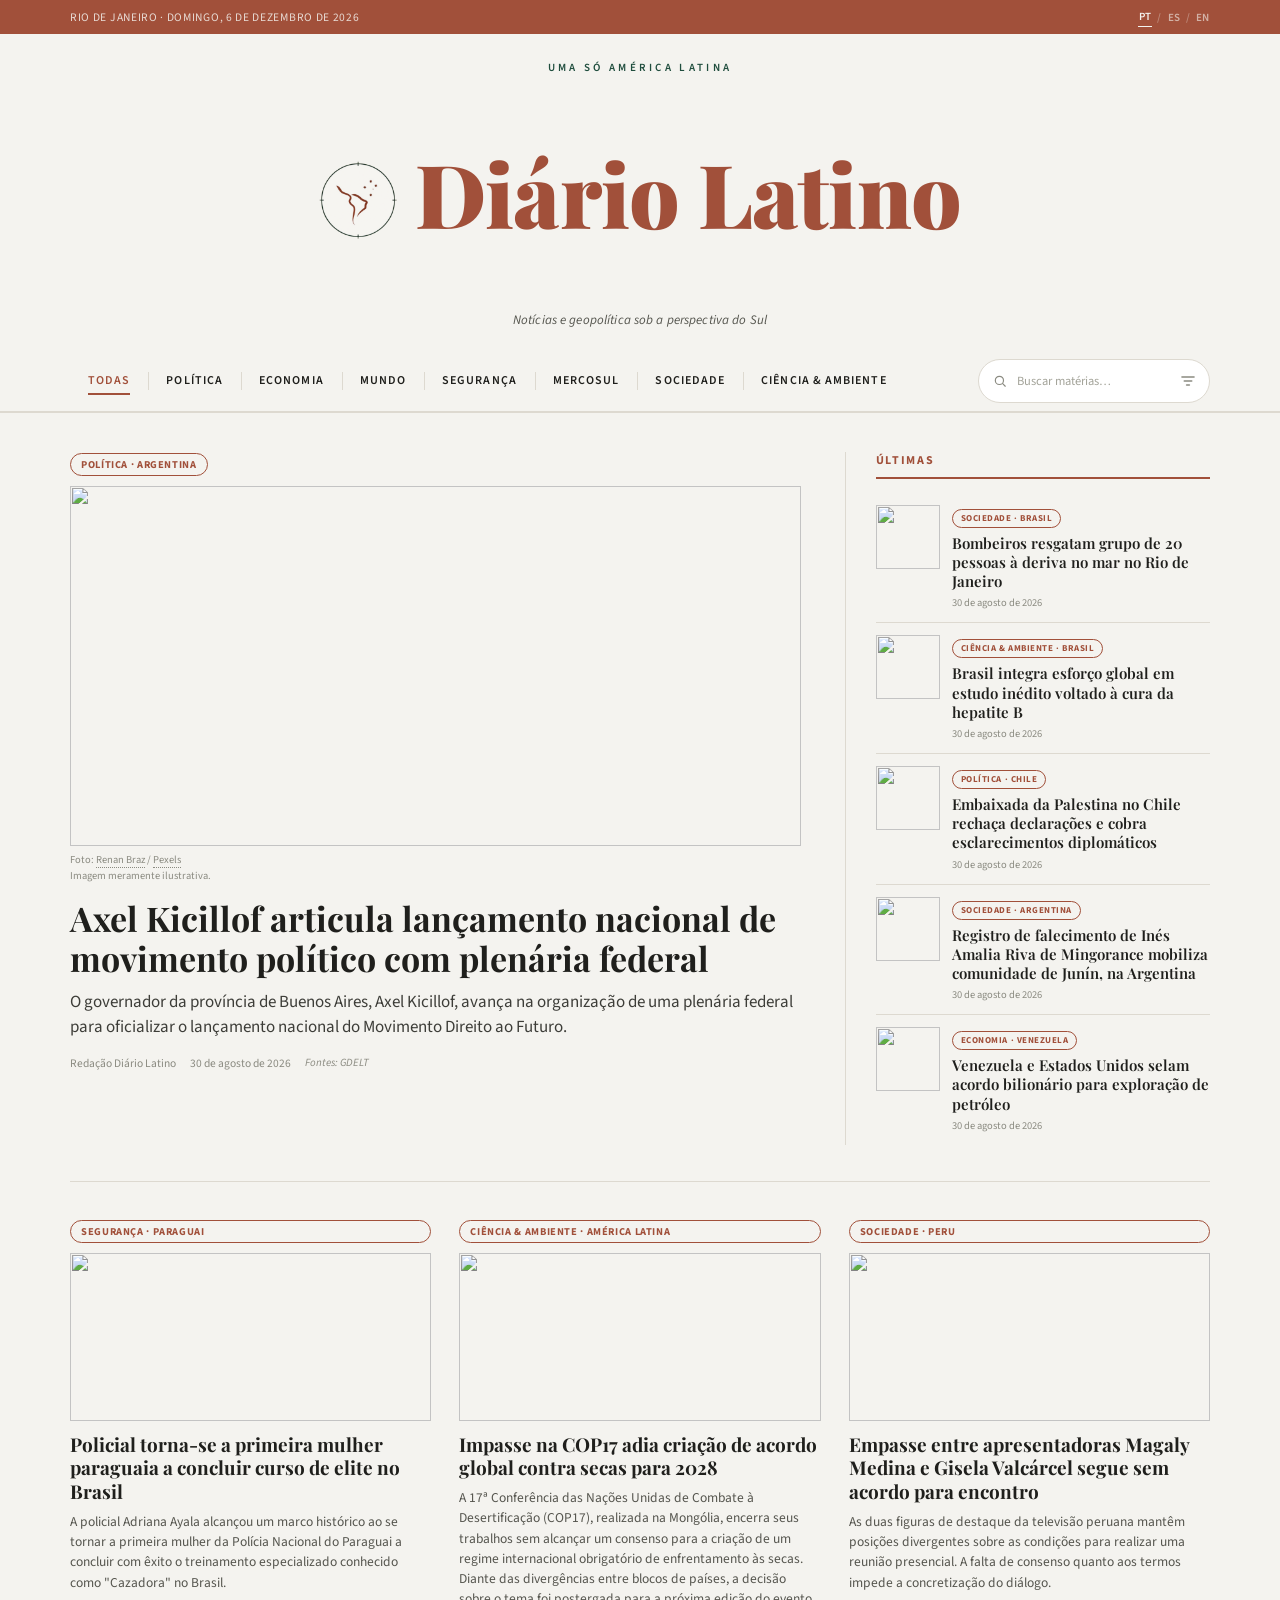
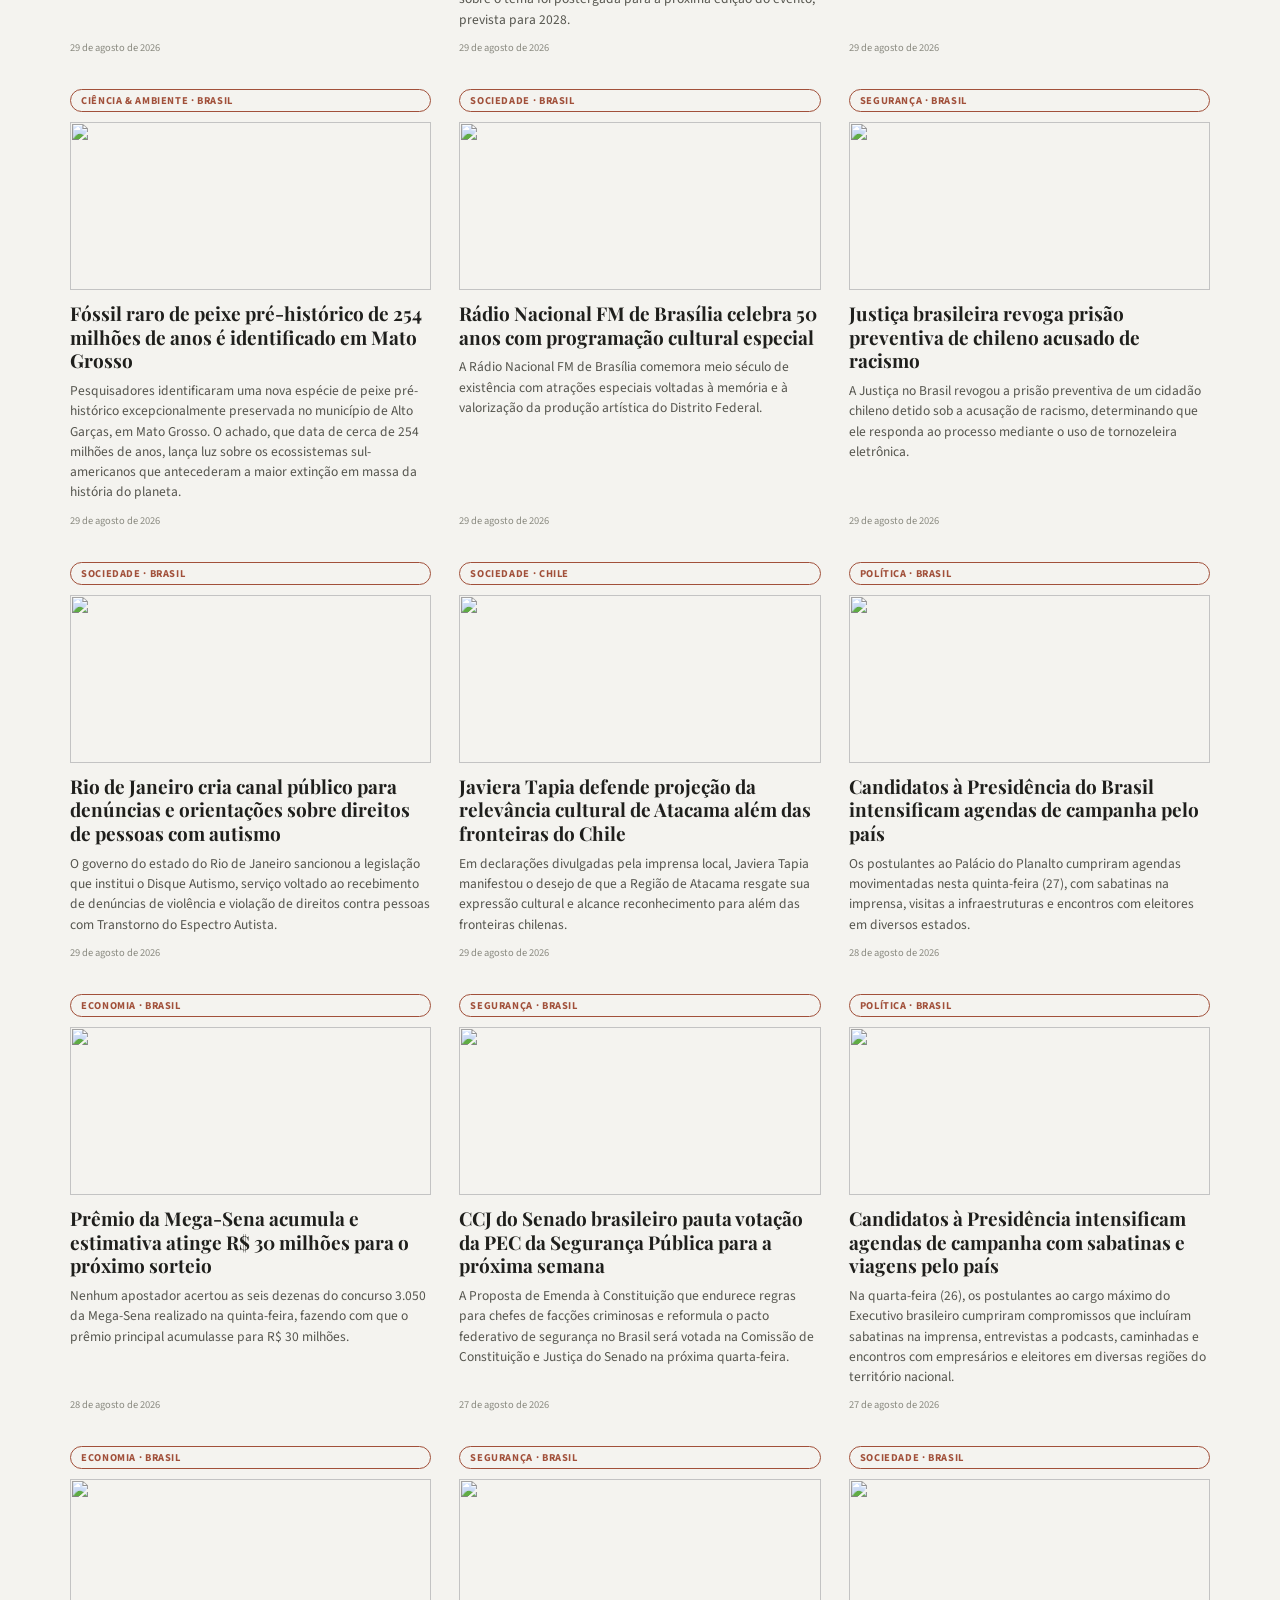
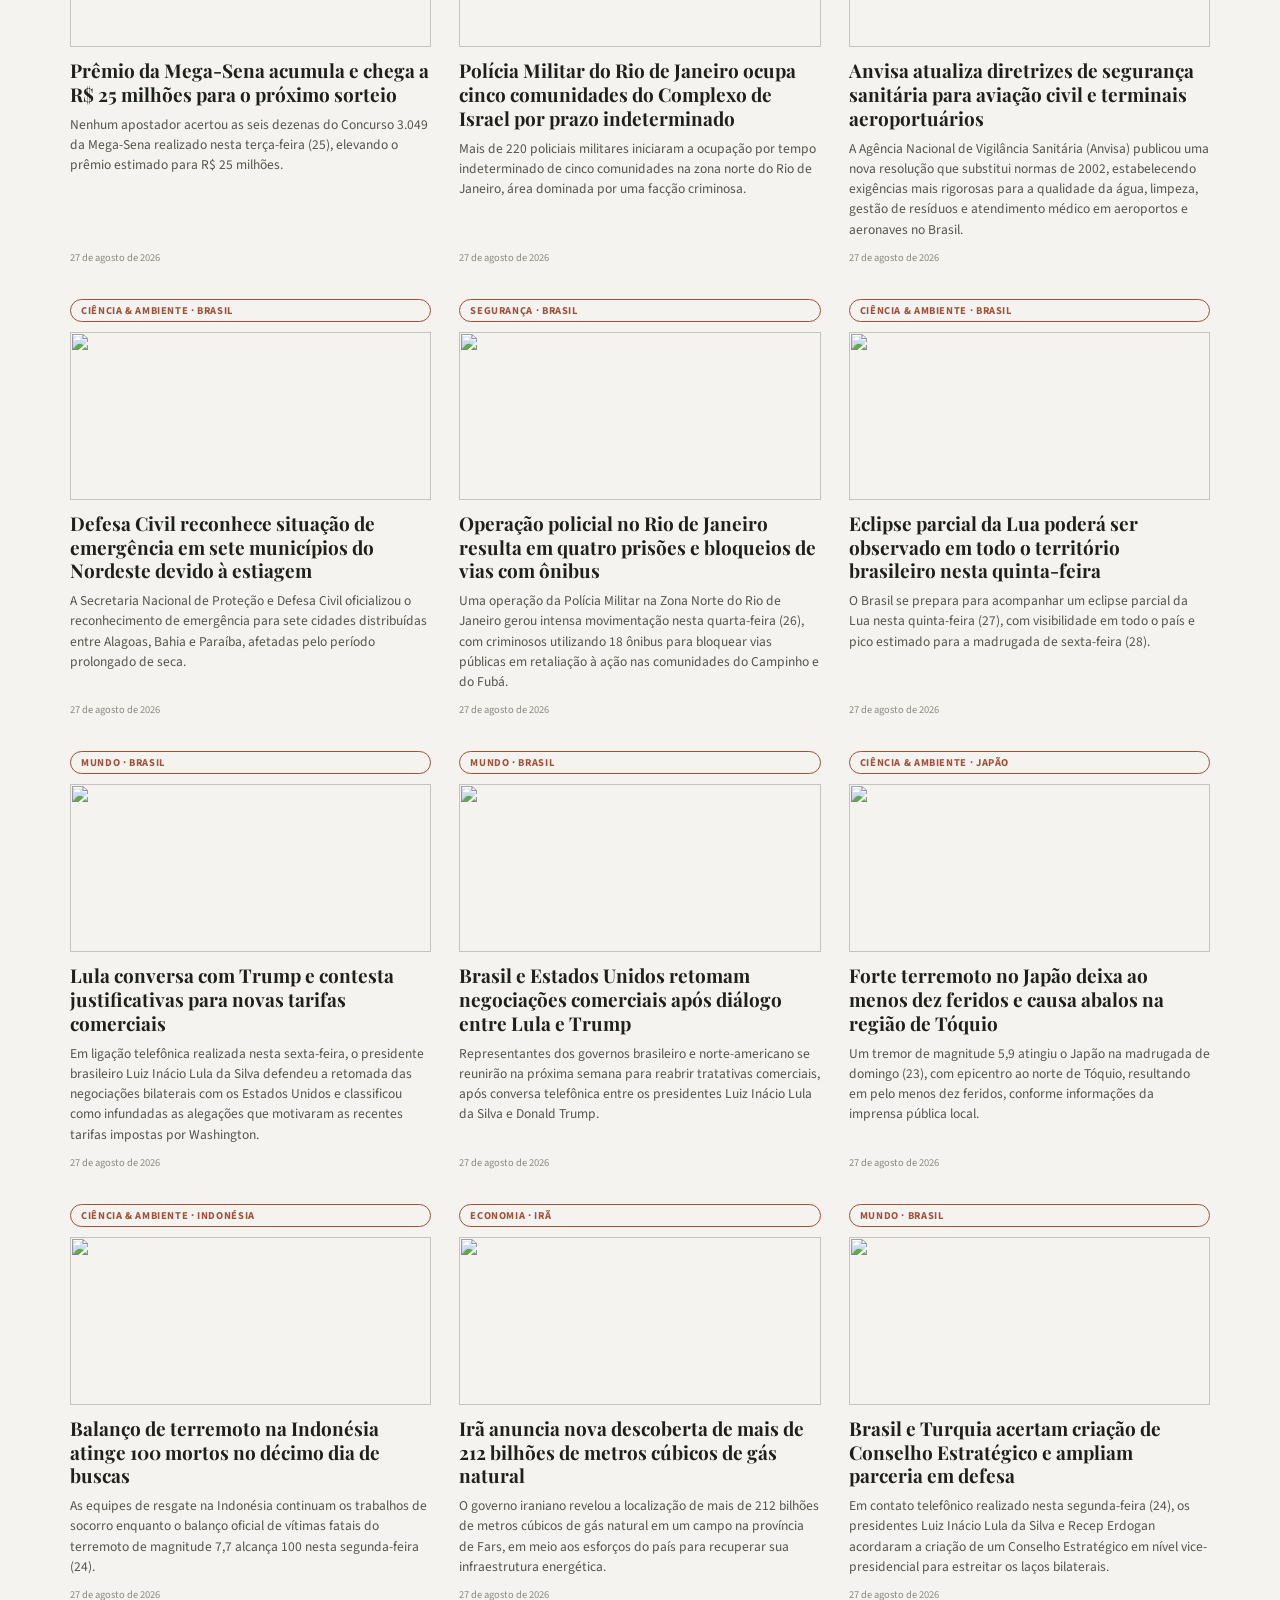
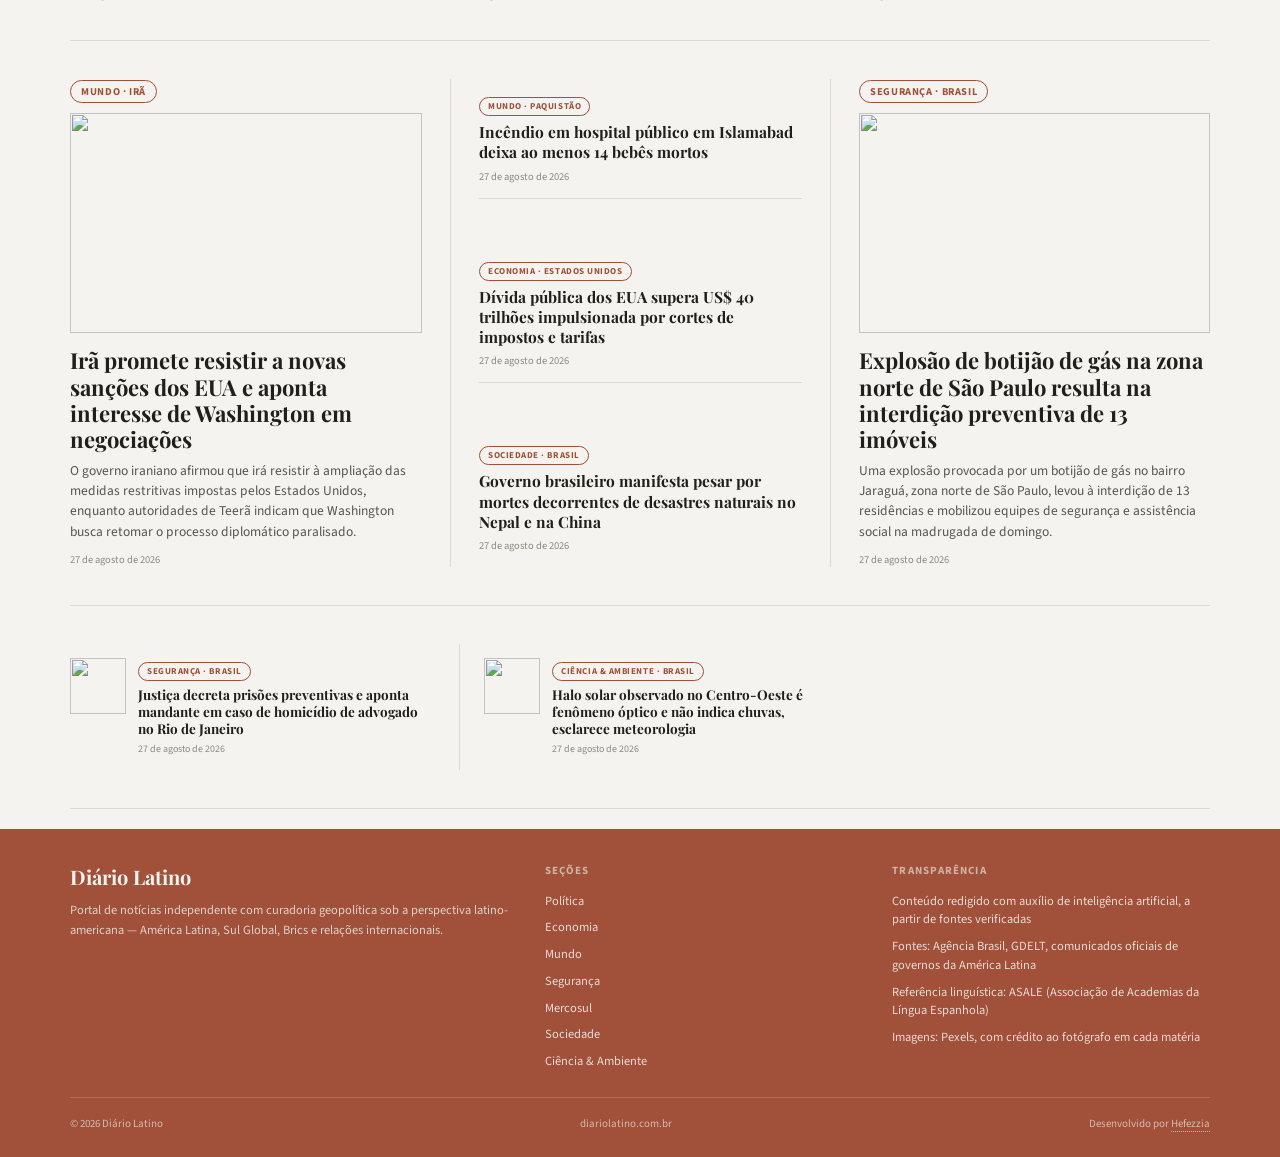
==== commit 93daad6f: "Update index.html" ====
--- a/site/index.html
+++ b/site/index.html
@@ -3,7 +3,7 @@
   <head>
     <meta charset="UTF-8">
     <meta name="viewport" content="width=device-width, initial-scale=1.0">
-    <title>Diário Latino — Notícias e geopolítica da América Latina</title>
+    <title>Diário Latino | Notícias da América Latina</title>
     <meta name="description" content="Diário Latino: notícias e geopolítica sob a perspectiva do Sul, para toda a América Latina.">
     <meta property="og:title" content="Diário Latino">
     <meta property="og:description" content="Notícias e geopolítica sob a perspectiva do Sul, para toda a América Latina.">
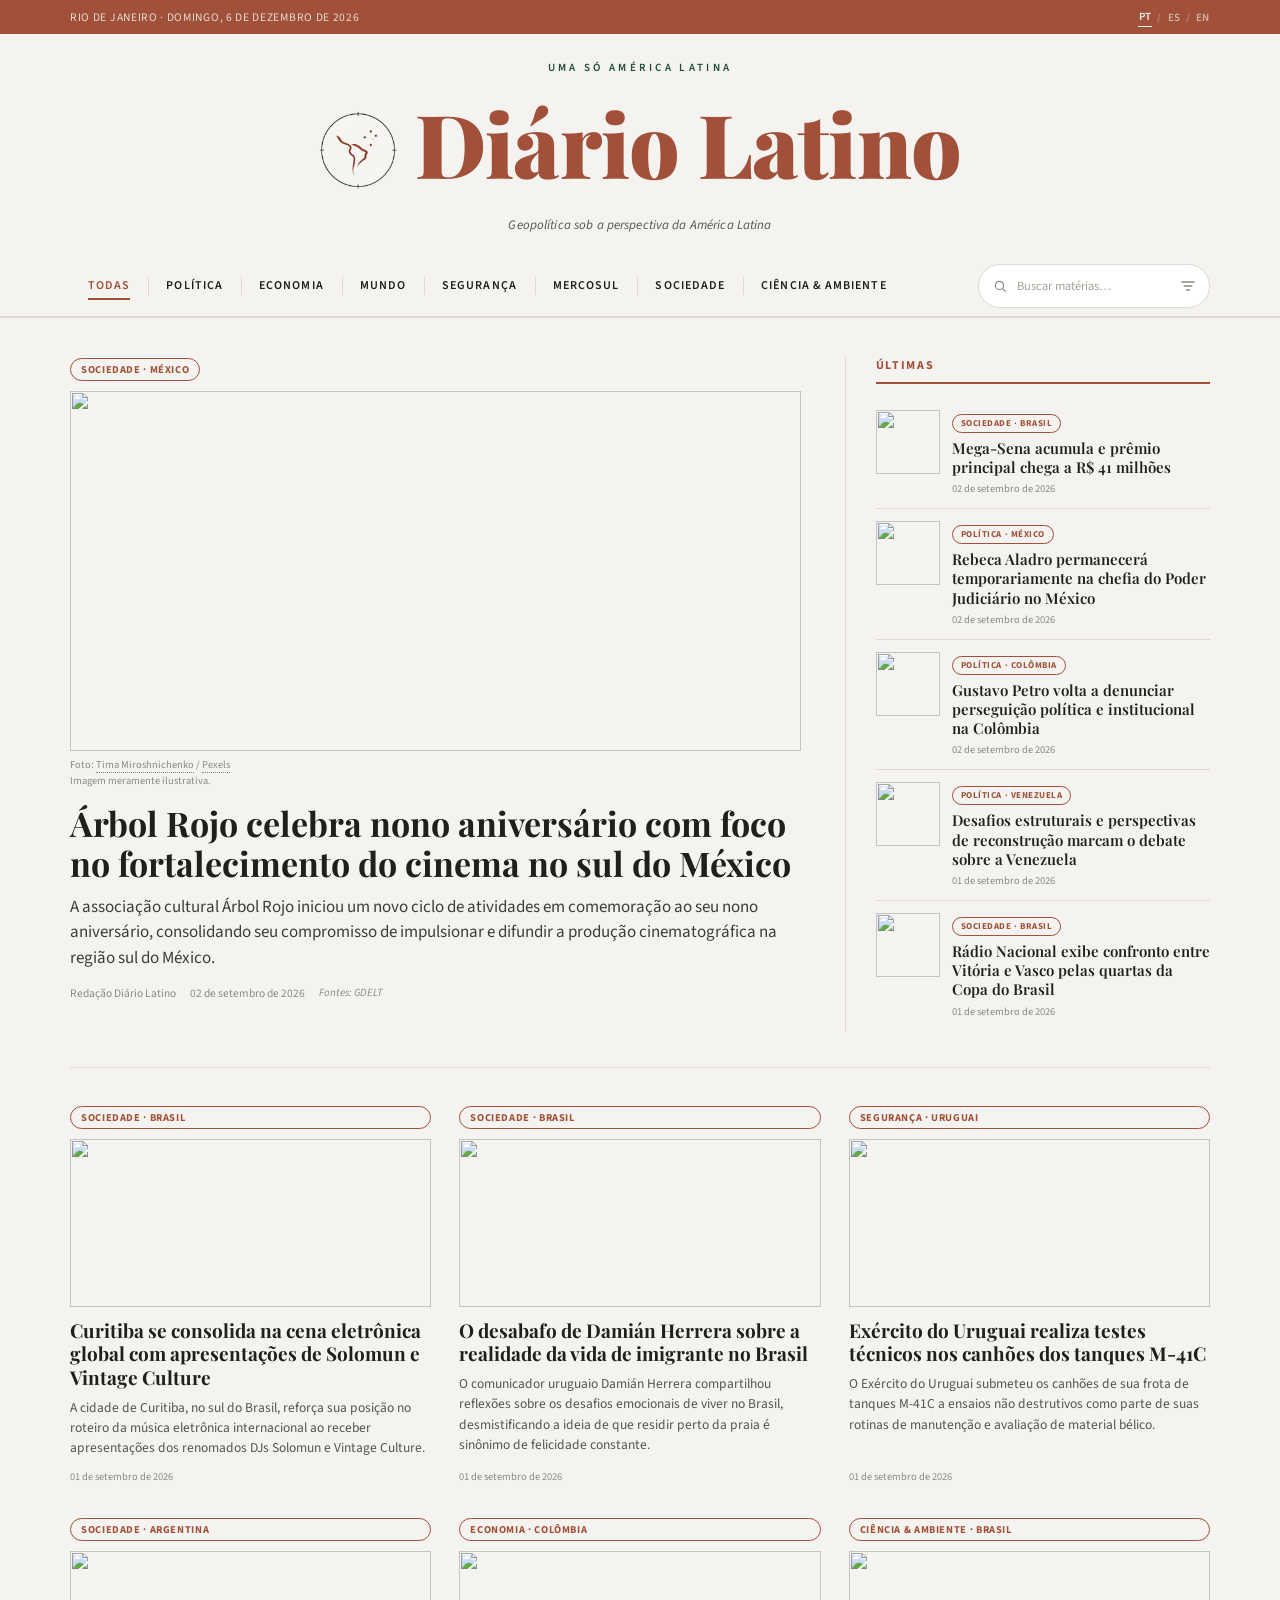
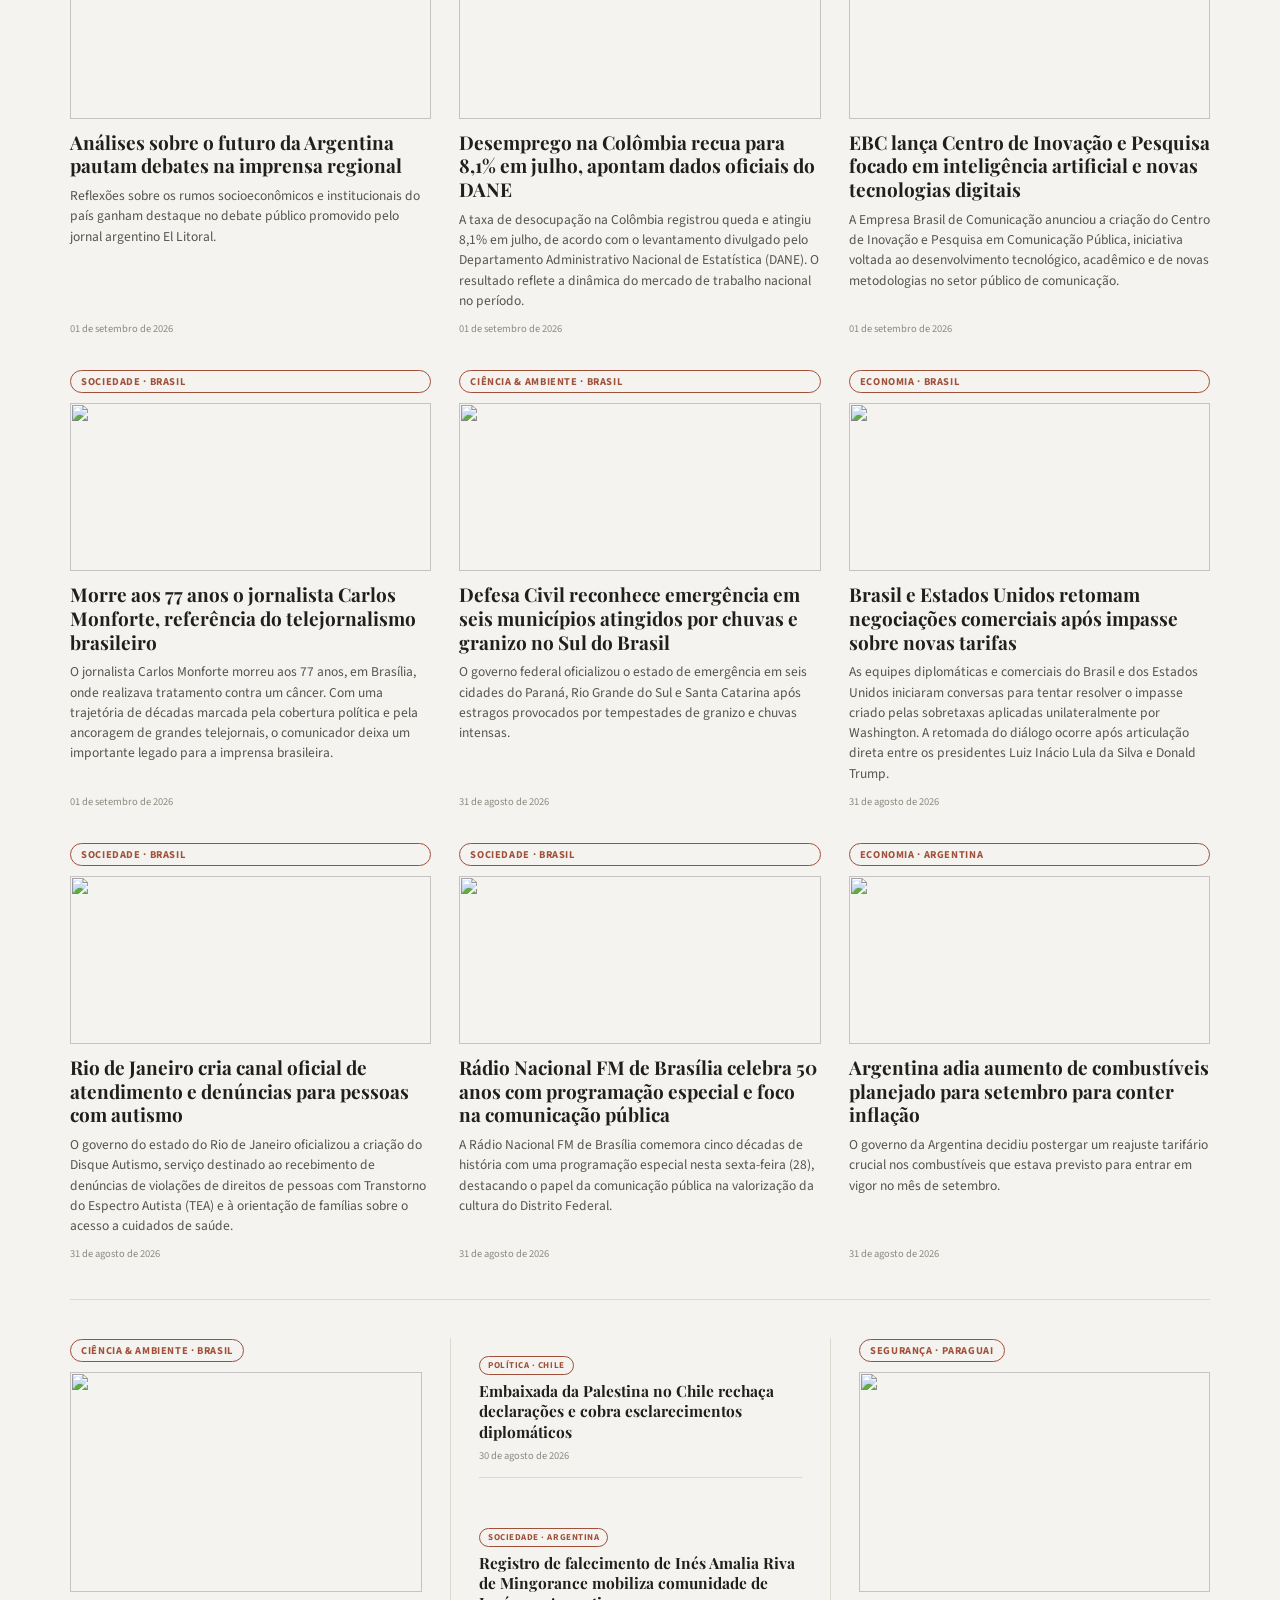
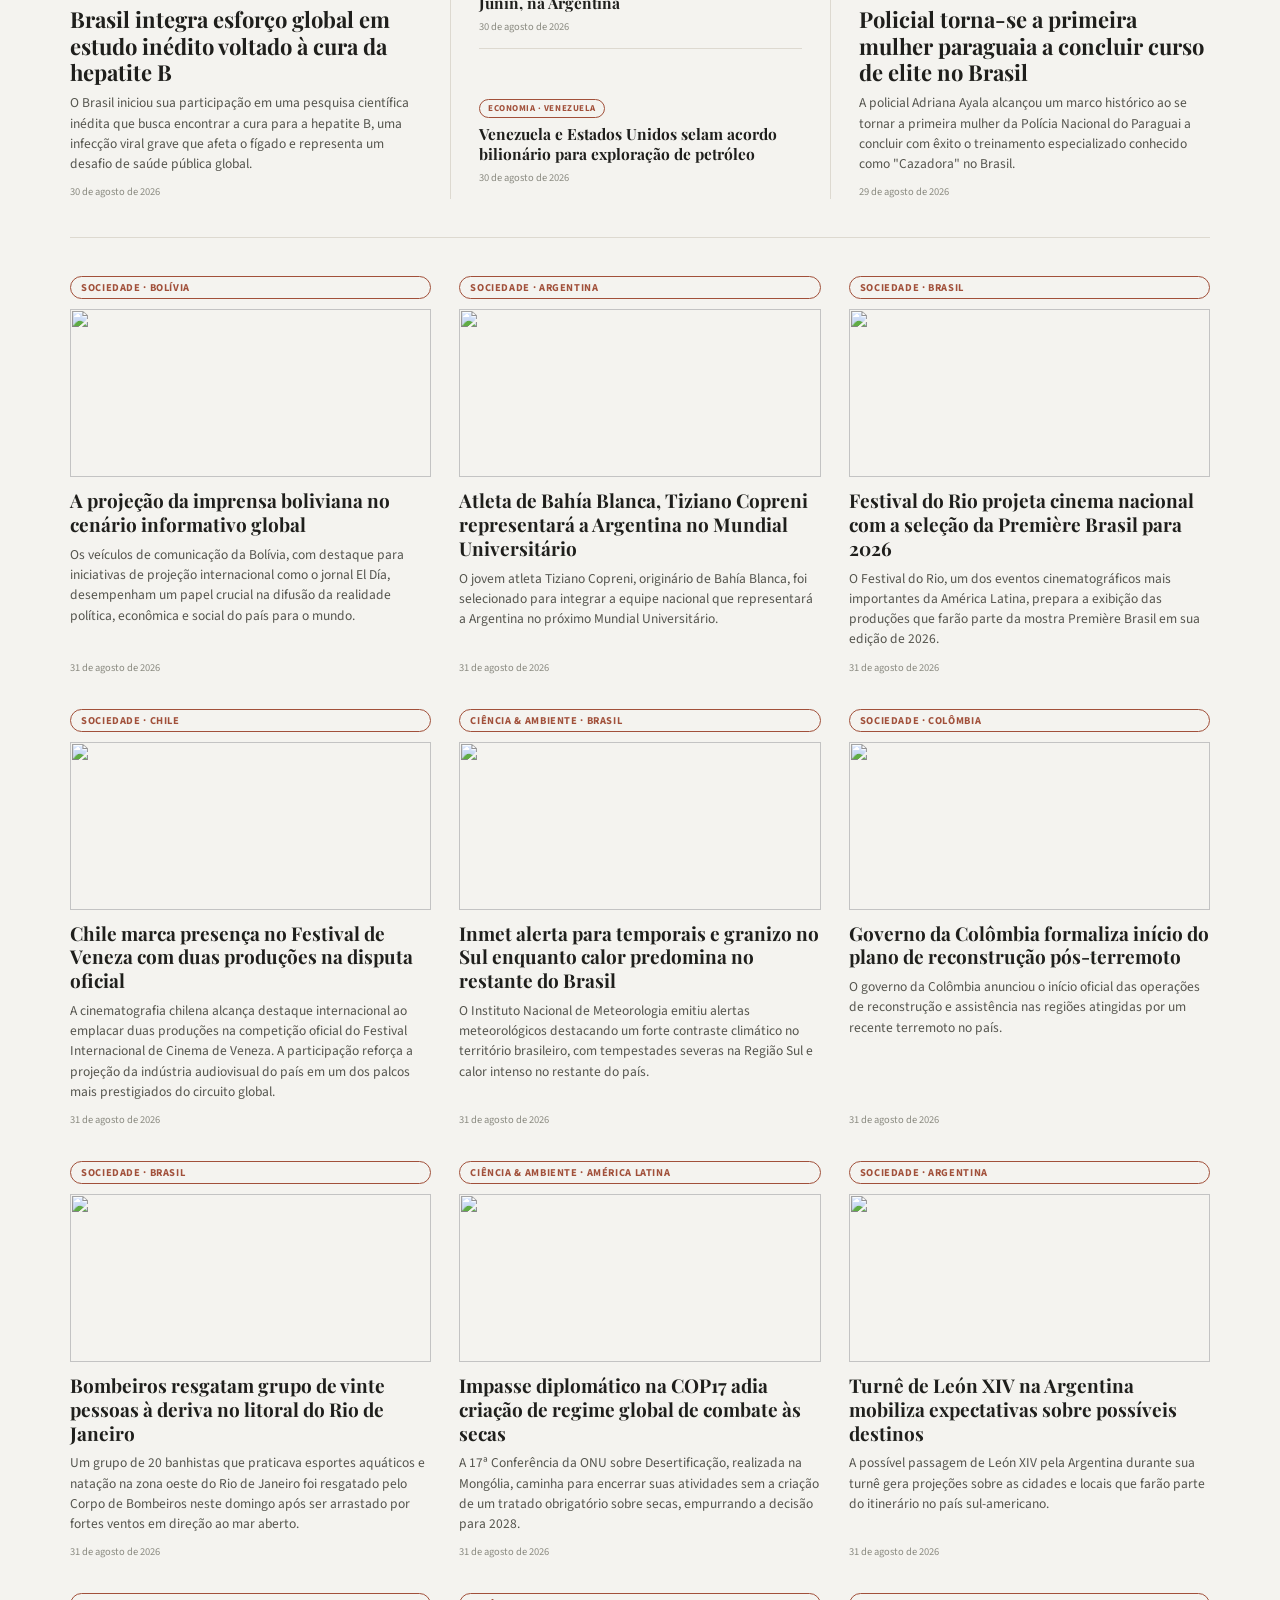
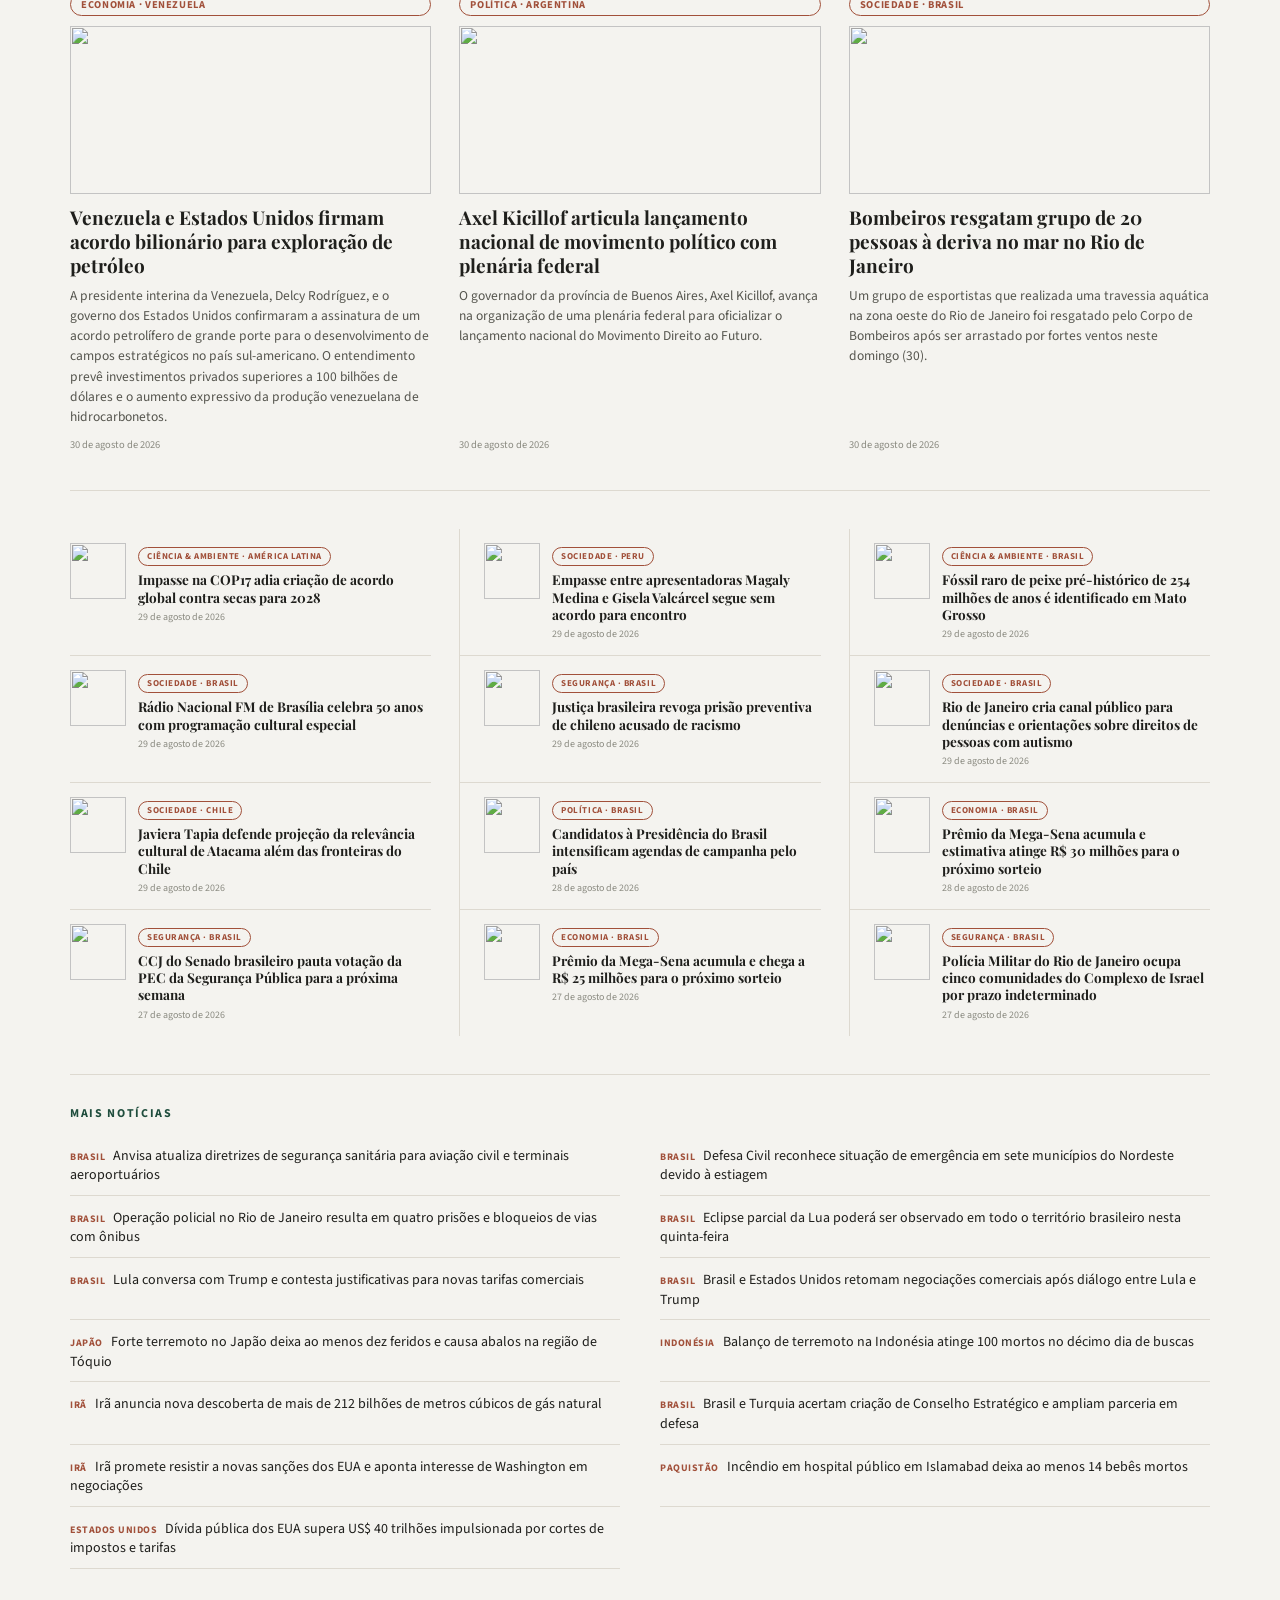
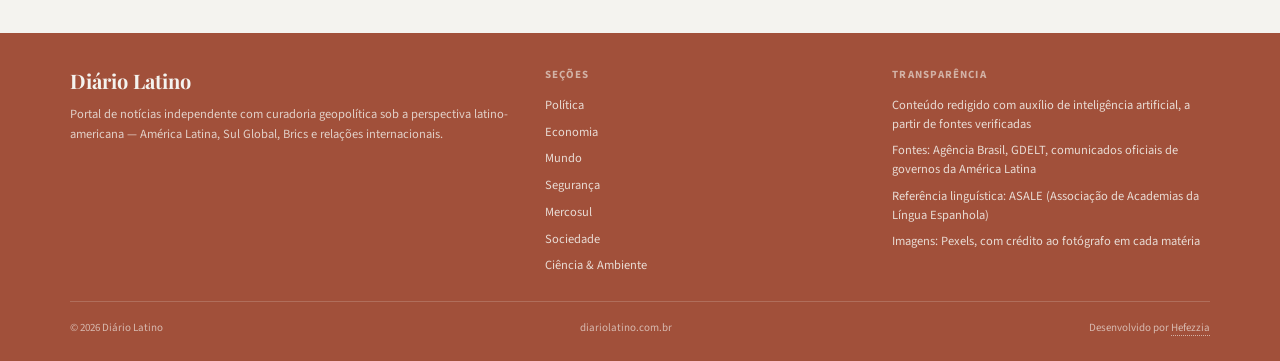
==== commit d3d2dd24: "Update index.html" ====
--- a/site/index.html
+++ b/site/index.html
@@ -67,7 +67,7 @@
         </aside>
       </section>
     
-      <section class="grade" id="secao-grade"></section>
+      <section class="grade" id="secao-grade-topo"></section>
     
       <section class="mosaico" id="secao-mosaico" style="display:none;">
         <div class="mosaico-coluna mosaico-principal" id="mosaico-esquerda"></div>
@@ -75,6 +75,8 @@
         <div class="mosaico-coluna mosaico-principal" id="mosaico-direita"></div>
       </section>
     
+      <section class="grade" id="secao-grade-baixo"></section>
+    
       <section class="digest" id="secao-digest" style="display:none;">
         <div class="digest-grade" id="digest-grade"></div>
       </section>
@@ -83,6 +85,8 @@
         <h3 id="titulo-mais-noticias"></h3>
         <div class="radar-lista" id="radar-lista"></div>
       </section>
+    
+      <nav class="paginacao" id="paginacao" style="display:none;"></nav>
     
     </main>
     
@@ -132,6 +136,8 @@
     let CATEGORIA_ATIVA = "todas";
     let FILTRO_LOCAL = { tipo: "todos", valor: null };
     let TERMO_BUSCA = "";
+    let PAGINA_ATUAL = 1;
+    const ARTIGOS_POR_PAGINA = 60;
     
     function figuraImagem(imagem, artigo) {
       if (!imagem) return "";
@@ -190,6 +196,7 @@
       container.querySelectorAll('.categoria-link').forEach(btn => {
         btn.addEventListener('click', () => {
           CATEGORIA_ATIVA = btn.dataset.categoria;
+          PAGINA_ATUAL = 1;
           window.location.hash = CATEGORIA_ATIVA === 'todas' ? '' : encodeURIComponent(CATEGORIA_ATIVA);
           montarNavCategorias();
           renderizarConteudo();
@@ -224,6 +231,7 @@
         el.addEventListener('click', () => {
           const tipo = el.dataset.tipo;
           FILTRO_LOCAL = tipo === 'todos' ? { tipo: 'todos', valor: null } : { tipo, valor: el.dataset.valor };
+          PAGINA_ATUAL = 1;
           fecharFiltroPais();
           montarFiltroPais();
           renderizarConteudo();
@@ -275,7 +283,11 @@
     }
     
     function renderizarConteudo() {
-      const artigos = artigosFiltrados();
+      const artigosTotal = artigosFiltrados();
+      const totalPaginas = Math.max(1, Math.ceil(artigosTotal.length / ARTIGOS_POR_PAGINA));
+      if (PAGINA_ATUAL > totalPaginas) PAGINA_ATUAL = totalPaginas;
+      const inicioPagina = (PAGINA_ATUAL - 1) * ARTIGOS_POR_PAGINA;
+      const artigos = artigosTotal.slice(inicioPagina, inicioPagina + ARTIGOS_POR_PAGINA);
     
       document.getElementById('estado-vazio').style.display = 'none';
       document.getElementById('sem-resultados').style.display = 'none';
@@ -283,14 +295,17 @@
       document.getElementById('secao-mosaico').style.display = 'none';
       document.getElementById('secao-digest').style.display = 'none';
       document.getElementById('secao-radar').style.display = 'none';
-      document.getElementById('secao-grade').innerHTML = '';
+      document.getElementById('secao-grade-topo').innerHTML = '';
+      document.getElementById('secao-grade-baixo').innerHTML = '';
     
       if (!TODOS_ARTIGOS.length) {
         document.getElementById('estado-vazio').style.display = 'block';
+        montarPaginacao(0, 1);
         return;
       }
       if (!artigos.length) {
         document.getElementById('sem-resultados').style.display = 'block';
+        montarPaginacao(artigosTotal.length, totalPaginas);
         return;
       }
     
@@ -316,15 +331,21 @@
           </div>
         </div>`).join('');
     
-      const grade = resto.slice(5, 29);
-      document.getElementById('secao-grade').innerHTML = grade.map(a => `
+      // Grade de 24 matérias, dividida em duas metades de 12 (o mosaico entra
+      // exatamente no meio, entre as duas metades).
+      const cartaoColuna = a => `
         <article class="coluna">
           <span class="selo">${rotuloCategoriaPais(a)}</span>
           ${a.imagem ? `<a href="${linkMateria(a)}"><img src="${a.imagem.url}" alt="" loading="lazy"></a>` : ''}
           <h3><a class="link-esticado" href="${linkMateria(a)}">${campoIdioma(a, 'titulo')}</a></h3>
           <p class="dek">${campoIdioma(a, 'lead')}</p>
           <div class="meta"><span>${formatarData(a.publicado_em)}</span></div>
-        </article>`).join('');
+        </article>`;
+      const grade = resto.slice(5, 29);
+      const gradeTopo = grade.slice(0, 12);
+      const gradeBaixo = grade.slice(12, 24);
+      document.getElementById('secao-grade-topo').innerHTML = gradeTopo.map(cartaoColuna).join('');
+      document.getElementById('secao-grade-baixo').innerHTML = gradeBaixo.map(cartaoColuna).join('');
     
       // ===== MOSAICO (opção B): grande + linha + 3 sem foto + linha + grande =====
       const mosaico = resto.slice(29, 34);
@@ -364,8 +385,8 @@
         elMosaico.style.display = 'none';
       }
     
-      // ===== DIGEST (opção A): lista compacta com foto, 5 linhas x 3 =====
-      const digest = resto.slice(34, 49);
+      // ===== DIGEST (opção A): lista compacta com foto, 4 linhas x 3 =====
+      const digest = resto.slice(34, 46);
       const elDigest = document.getElementById('secao-digest');
       if (digest.length) {
         elDigest.style.display = 'block';
@@ -382,12 +403,43 @@
         elDigest.style.display = 'none';
       }
     
-      const maisNoticias = resto.slice(49);
+      const maisNoticias = resto.slice(46);
       if (maisNoticias.length) {
         document.getElementById('secao-radar').style.display = 'block';
         document.getElementById('radar-lista').innerHTML = maisNoticias.map(a => `
           <a class="radar-item" href="${linkMateria(a)}"><span class="pais">${a.pais ? traduzirPais(a.pais) : traduzirCategoria(a.categoria)}</span>${campoIdioma(a, 'titulo')}</a>`).join('');
       }
+    
+      montarPaginacao(artigosTotal.length, totalPaginas);
+    }
+    
+    function montarPaginacao(totalArtigos, totalPaginas) {
+      const el = document.getElementById('paginacao');
+      if (totalPaginas <= 1) {
+        el.style.display = 'none';
+        el.innerHTML = '';
+        return;
+      }
+      el.style.display = 'flex';
+      el.innerHTML = `
+        <button type="button" class="paginacao-botao" id="pagina-anterior" ${PAGINA_ATUAL <= 1 ? 'disabled' : ''}>${t('paginaAnterior')}</button>
+        <span class="paginacao-info">${t('pagina')} ${PAGINA_ATUAL} ${t('de')} ${totalPaginas}</span>
+        <button type="button" class="paginacao-botao" id="pagina-proxima" ${PAGINA_ATUAL >= totalPaginas ? 'disabled' : ''}>${t('proximaPagina')}</button>
+      `;
+      const anterior = document.getElementById('pagina-anterior');
+      const proxima = document.getElementById('pagina-proxima');
+      if (PAGINA_ATUAL > 1) anterior.addEventListener('click', () => irParaPagina(PAGINA_ATUAL - 1));
+      if (PAGINA_ATUAL < totalPaginas) proxima.addEventListener('click', () => irParaPagina(PAGINA_ATUAL + 1));
+    }
+    
+    function irParaPagina(n) {
+      PAGINA_ATUAL = Math.max(1, n);
+      const url = new URL(window.location.href);
+      if (PAGINA_ATUAL === 1) url.searchParams.delete('pagina');
+      else url.searchParams.set('pagina', String(PAGINA_ATUAL));
+      window.history.pushState({}, '', url);
+      renderizarConteudo();
+      window.scrollTo({ top: 0, behavior: 'smooth' });
     }
     
     async function carregarArtigos() {
@@ -406,6 +458,7 @@
         clearTimeout(temporizador);
         temporizador = setTimeout(() => {
           TERMO_BUSCA = campo.value;
+          PAGINA_ATUAL = 1;
           renderizarConteudo();
         }, 150);
       });
@@ -422,6 +475,9 @@
     async function iniciar() {
       const hash = decodeURIComponent(window.location.hash.replace('#', ''));
       if (hash && CATEGORIAS_ORDEM.includes(hash)) CATEGORIA_ATIVA = hash;
+    
+      const paramPagina = parseInt(new URLSearchParams(window.location.search).get('pagina'), 10);
+      if (Number.isInteger(paramPagina) && paramPagina >= 1) PAGINA_ATUAL = paramPagina;
     
       montarCabecalho();
       aplicarTextosEstaticos();
@@ -440,6 +496,12 @@
       document.getElementById('ano-copyright').textContent = new Date().getFullYear();
     }
     
+    window.addEventListener('popstate', () => {
+      const paramPagina = parseInt(new URLSearchParams(window.location.search).get('pagina'), 10);
+      PAGINA_ATUAL = (Number.isInteger(paramPagina) && paramPagina >= 1) ? paramPagina : 1;
+      renderizarConteudo();
+    });
+    
     iniciar();
     </script>
   
--- a/site/styles.css
+++ b/site/styles.css
@@ -90,7 +90,7 @@
   letter-spacing: 0.3em;
   text-transform: uppercase;
   color: var(--verde);
-  margin-bottom: 15px;
+  margin-bottom: -35px;
 }
 .masthead-titulo,
 .masthead-link {
@@ -116,7 +116,7 @@
   line-height: 1;
 }
 .masthead .tagline {
-  margin-top: 15px;
+  margin-top: -30px;
   font-size: 13px;
   color: #55554e;
   font-style: italic;
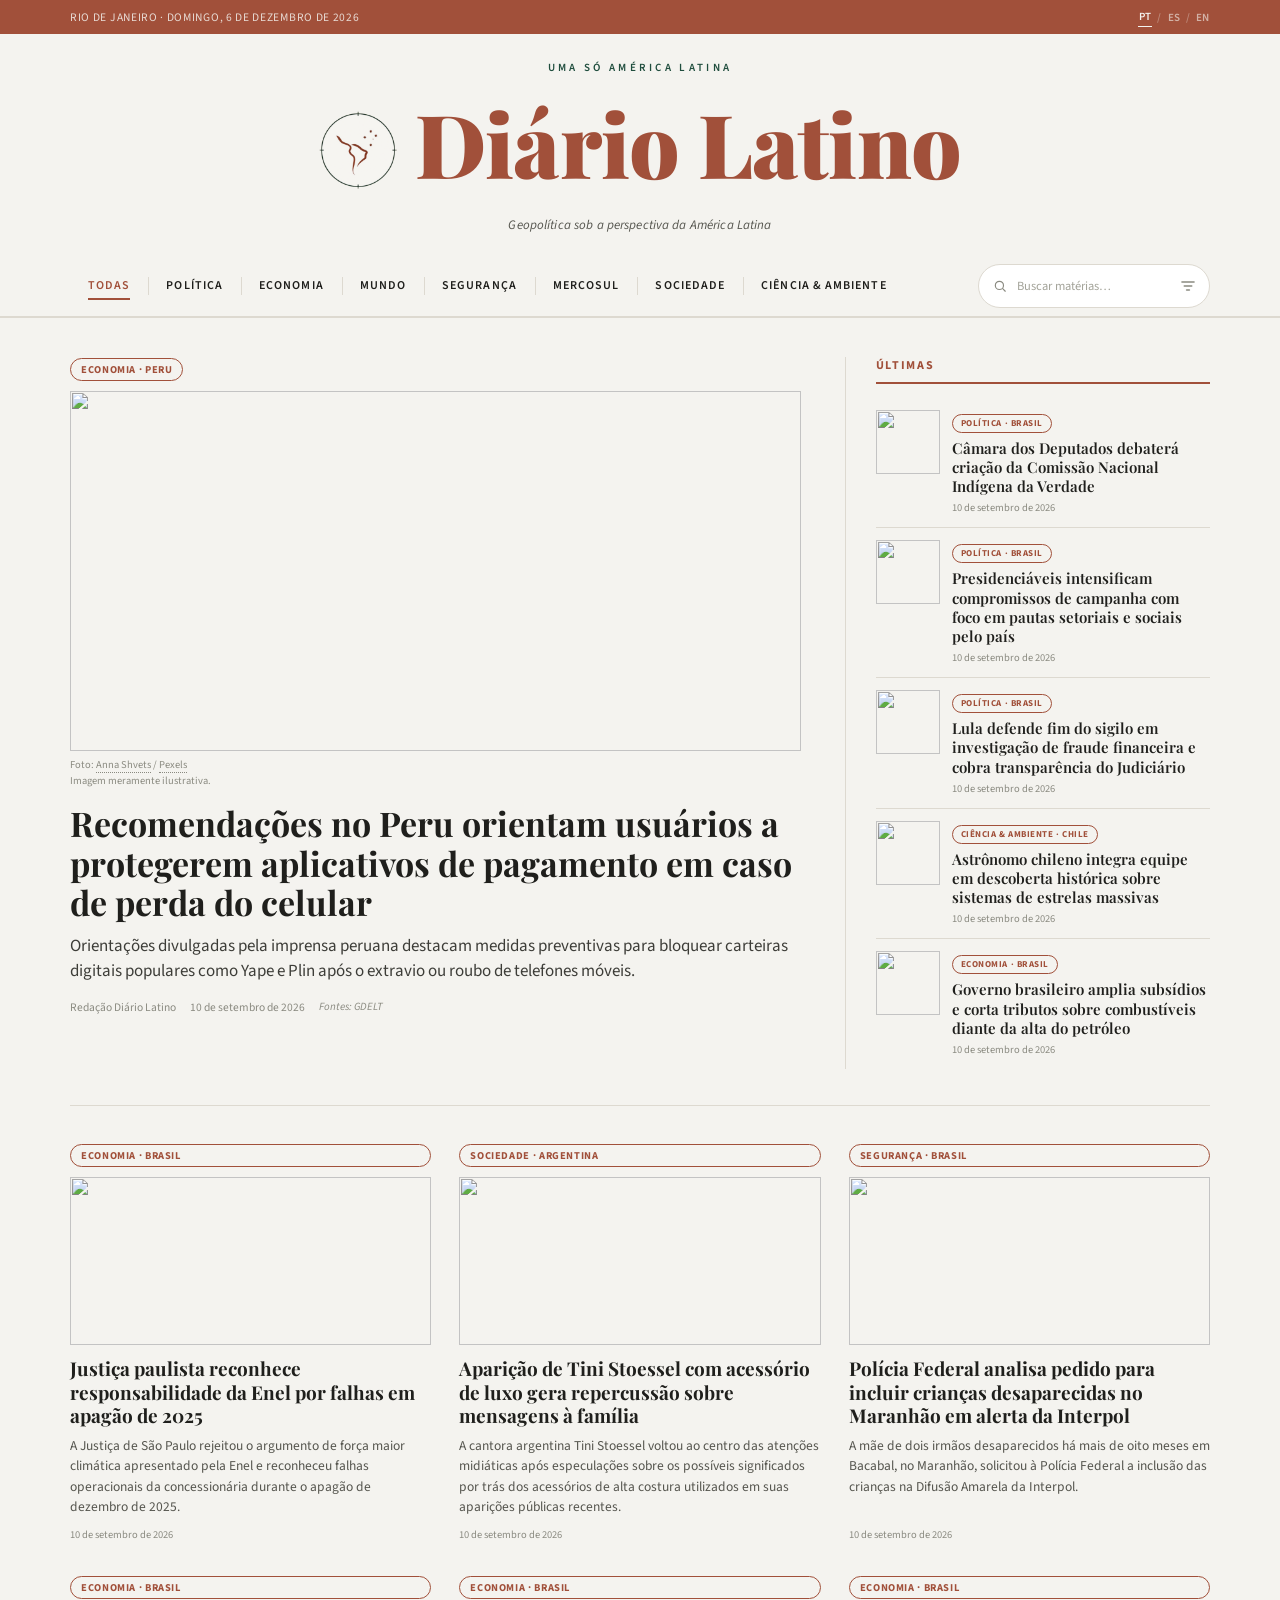
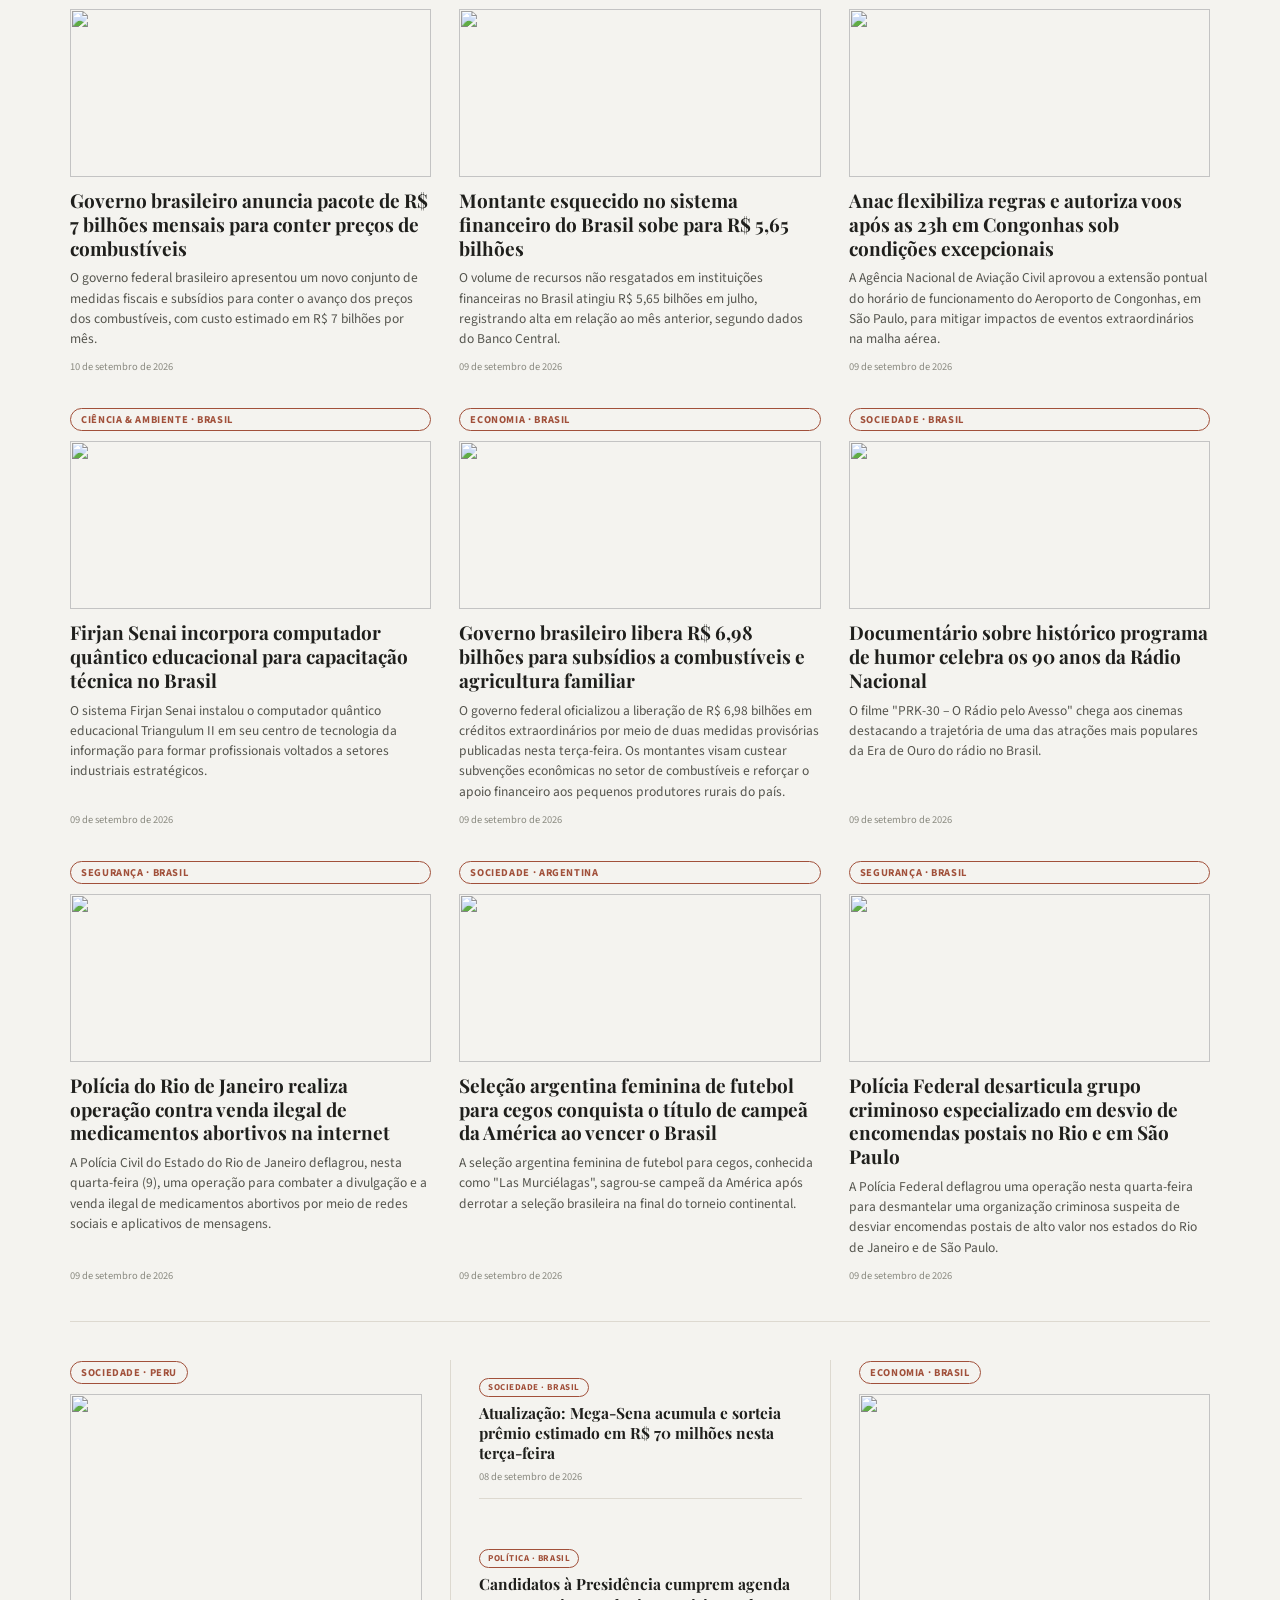
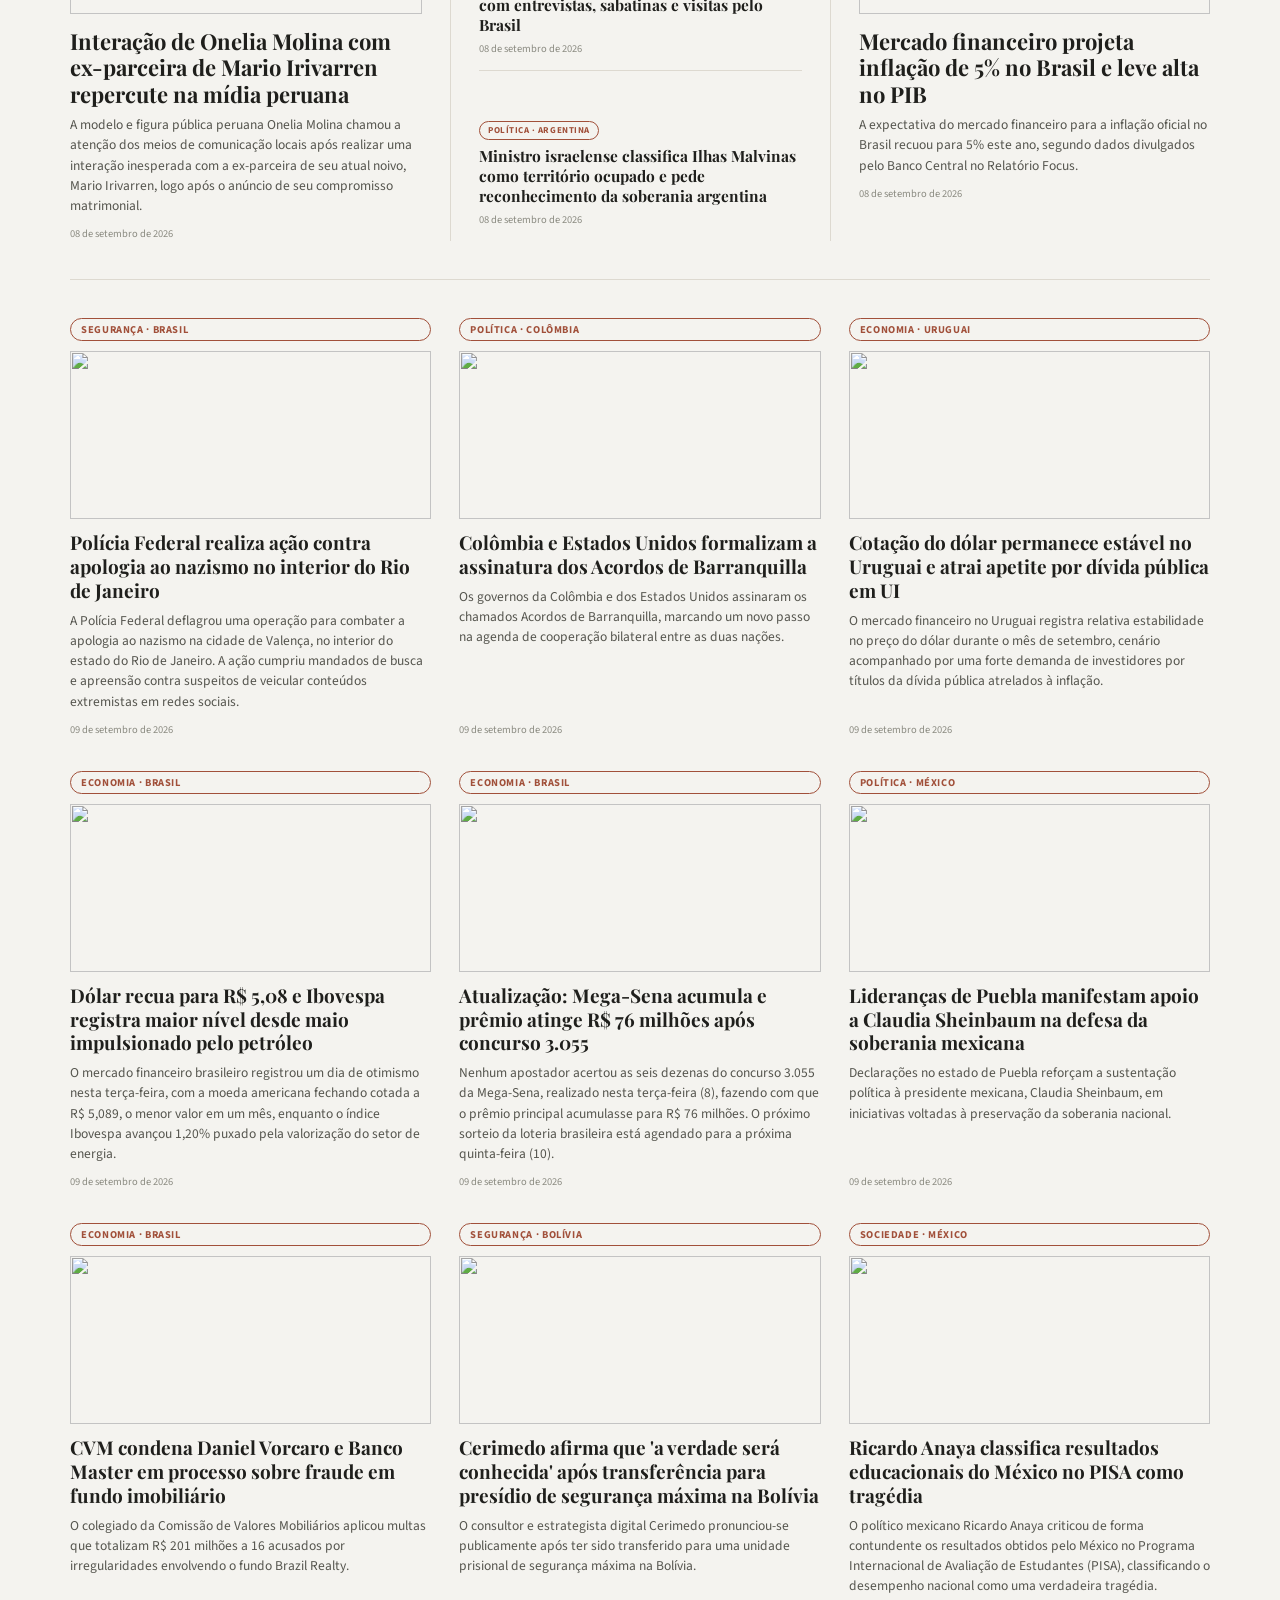
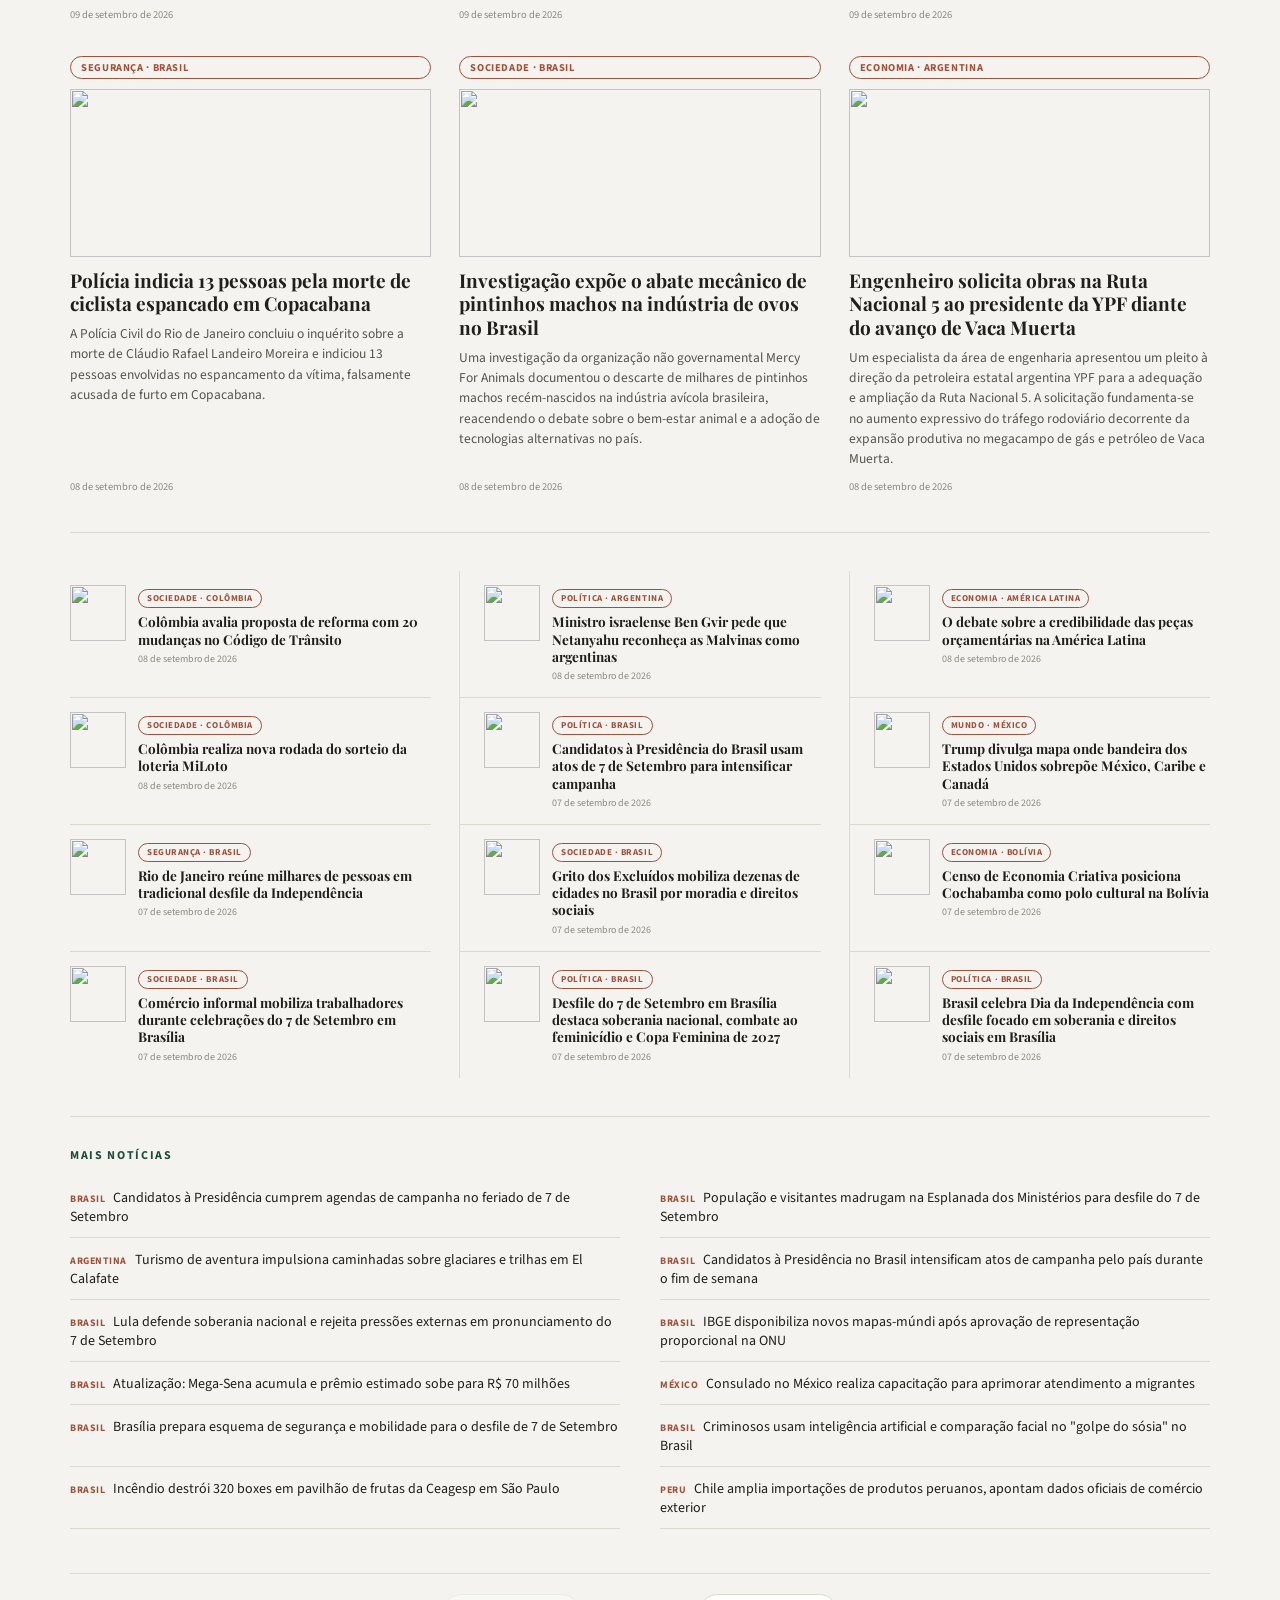
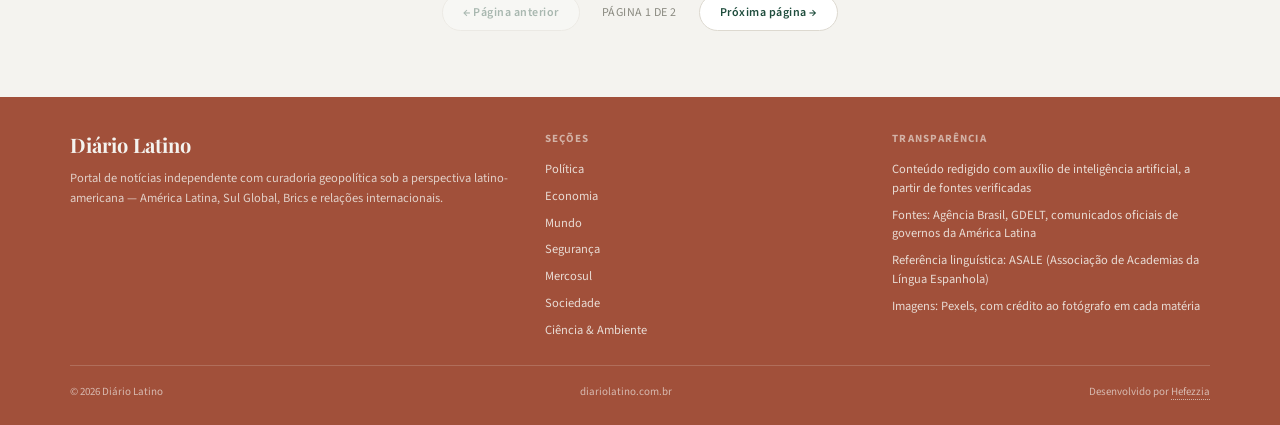
==== commit f9063743: "Update index.html" ====
--- a/site/index.html
+++ b/site/index.html
@@ -137,7 +137,7 @@
     let FILTRO_LOCAL = { tipo: "todos", valor: null };
     let TERMO_BUSCA = "";
     let PAGINA_ATUAL = 1;
-    const ARTIGOS_POR_PAGINA = 60;
+    const ARTIGOS_POR_PAGINA = 59;
     
     function figuraImagem(imagem, artigo) {
       if (!imagem) return "";
--- a/site/styles.css
+++ b/site/styles.css
@@ -684,6 +684,44 @@
   margin-right: 8px;
 }
 
+/* ===== PAGINAÇÃO ===== */
+.paginacao {
+  display: flex;
+  align-items: center;
+  justify-content: center;
+  gap: 22px;
+  padding: 20px 0 46px;
+  border-top: 1px solid var(--linha);
+}
+.paginacao-botao {
+  font: inherit;
+  font-size: 12px;
+  font-weight: 600;
+  letter-spacing: 0.04em;
+  border: 1px solid var(--linha);
+  border-radius: 999px;
+  background: #fff;
+  padding: 9px 20px;
+  color: var(--verde);
+  cursor: pointer;
+  transition: border-color 0.15s ease, color 0.15s ease, background 0.15s ease;
+}
+.paginacao-botao:hover:not(:disabled) {
+  border-color: var(--terracota);
+  color: var(--terracota);
+  background: #faf9f6;
+}
+.paginacao-botao:disabled {
+  opacity: 0.35;
+  cursor: default;
+}
+.paginacao-info {
+  font-size: 12px;
+  letter-spacing: 0.04em;
+  color: #8a8a80;
+  text-transform: uppercase;
+}
+
 /* ===== LEIA TAMBÉM (rodapé de cada matéria) ===== */
 .leia-tambem {
   max-width: 760px;
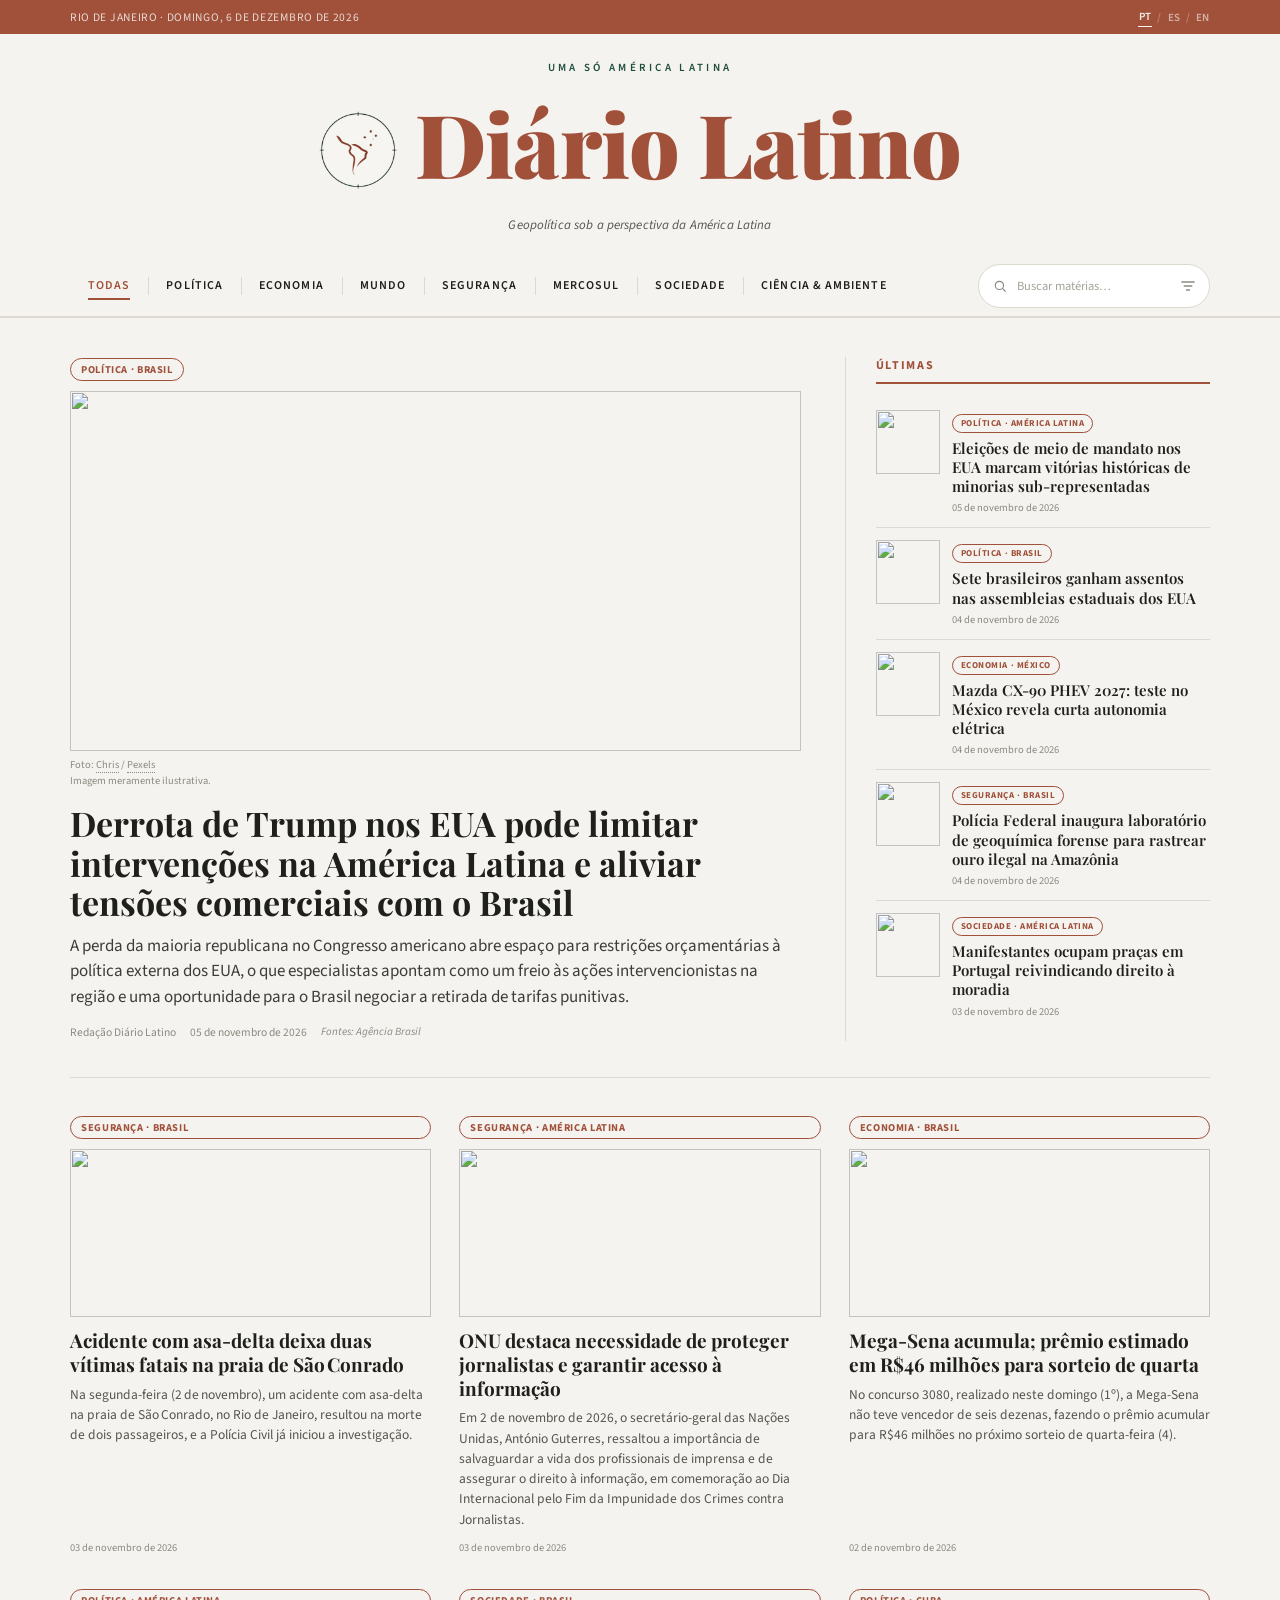
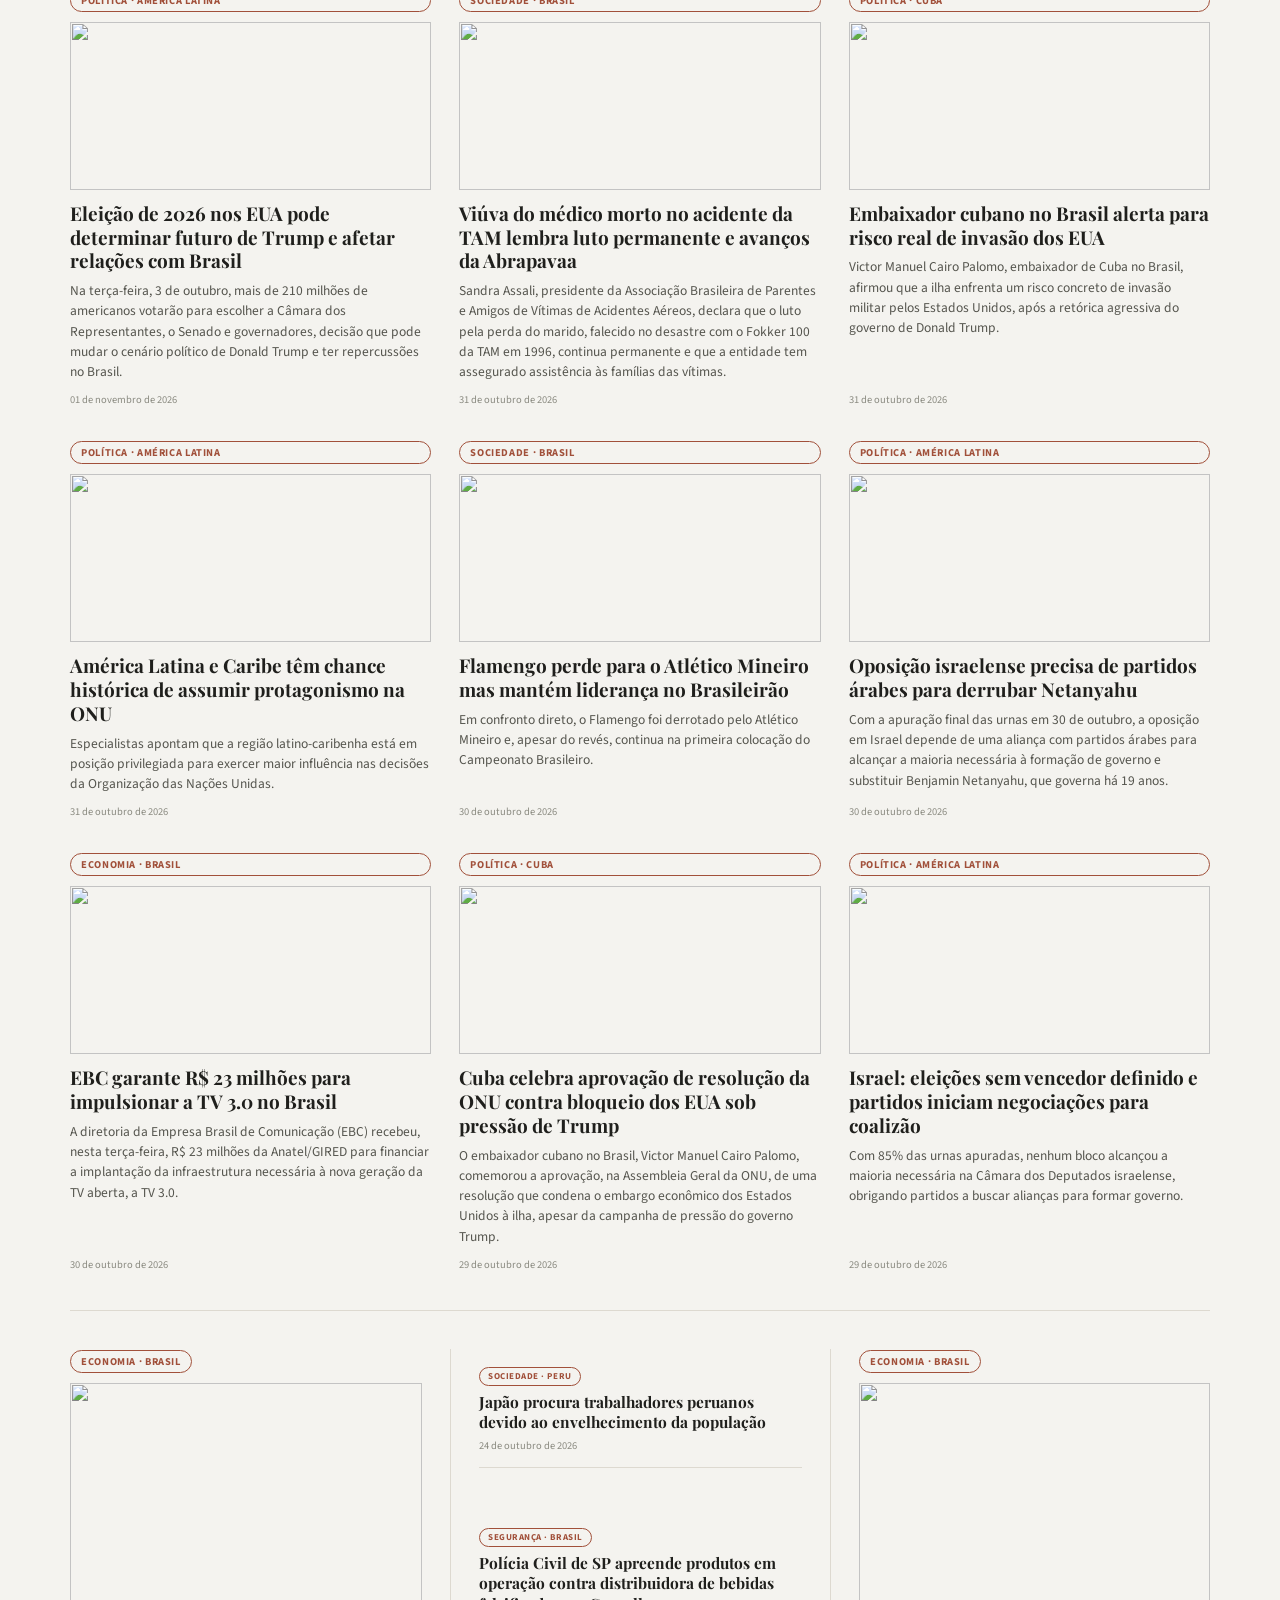
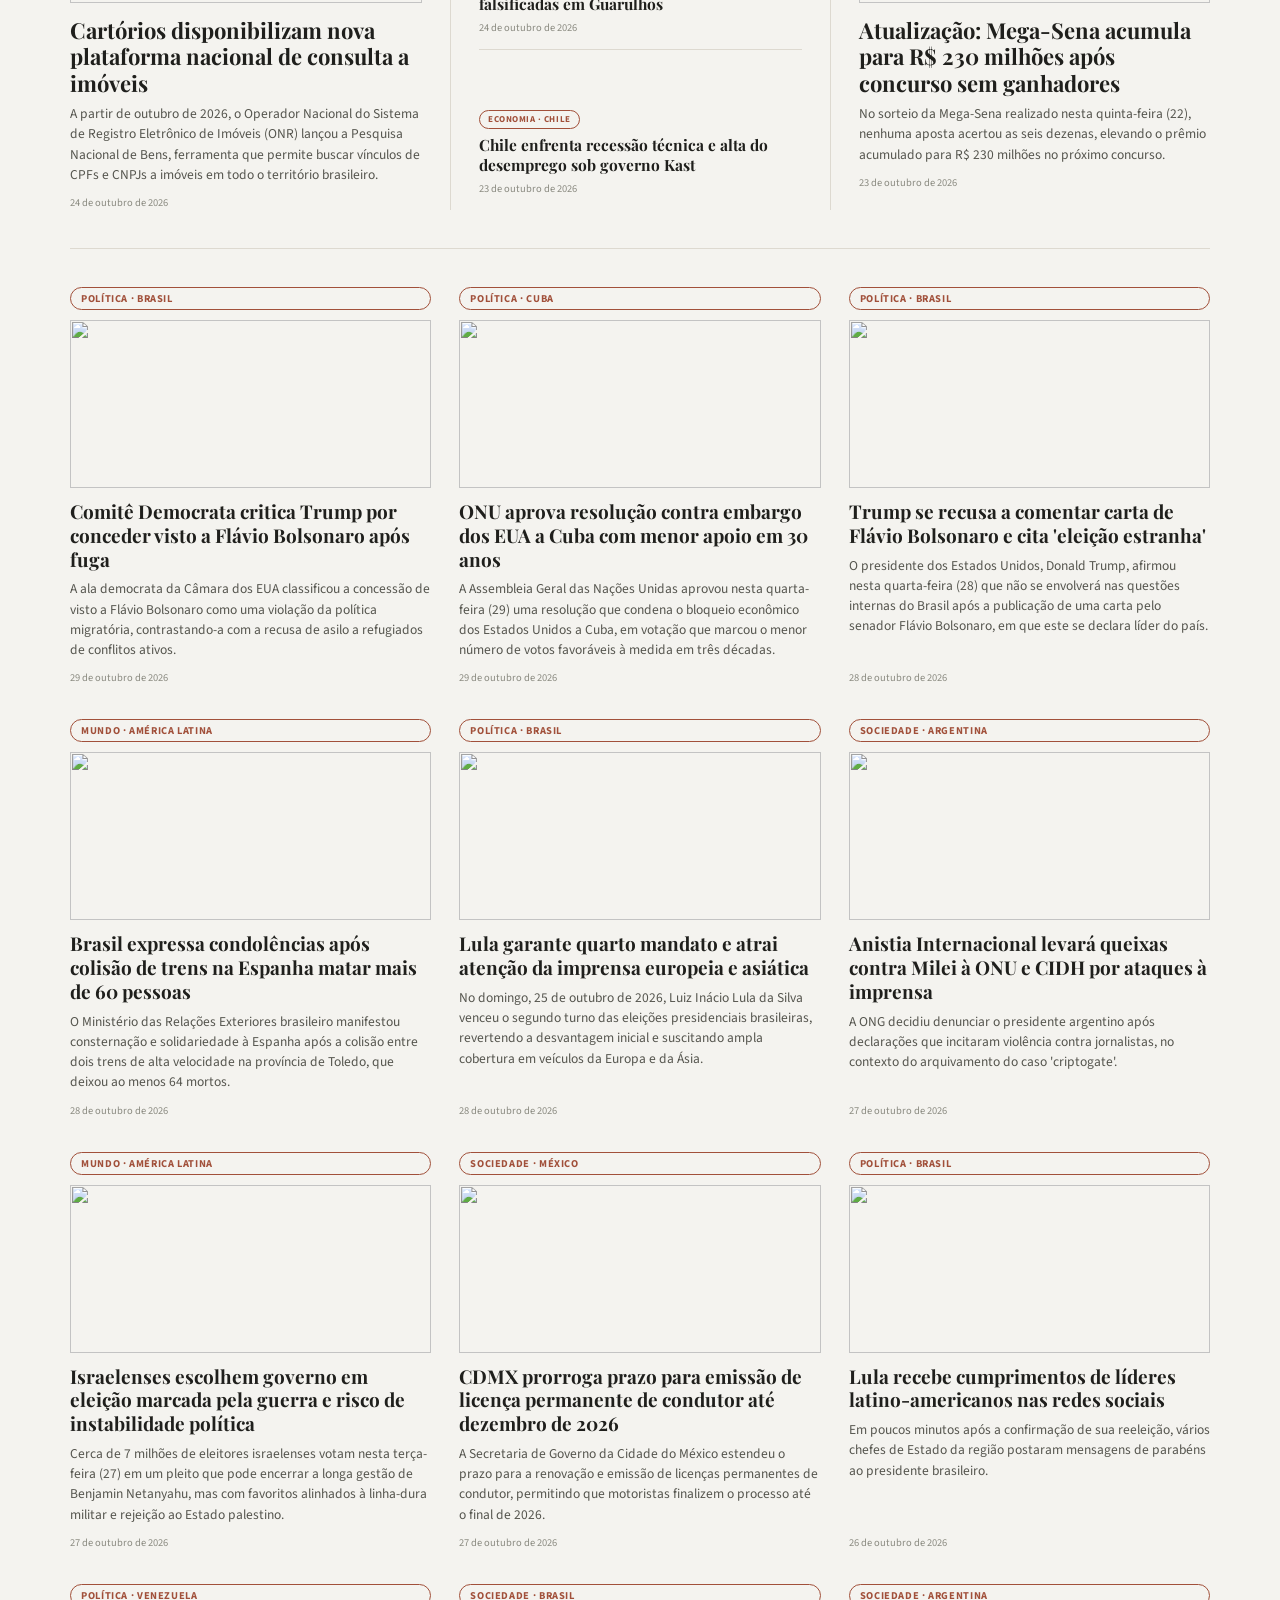
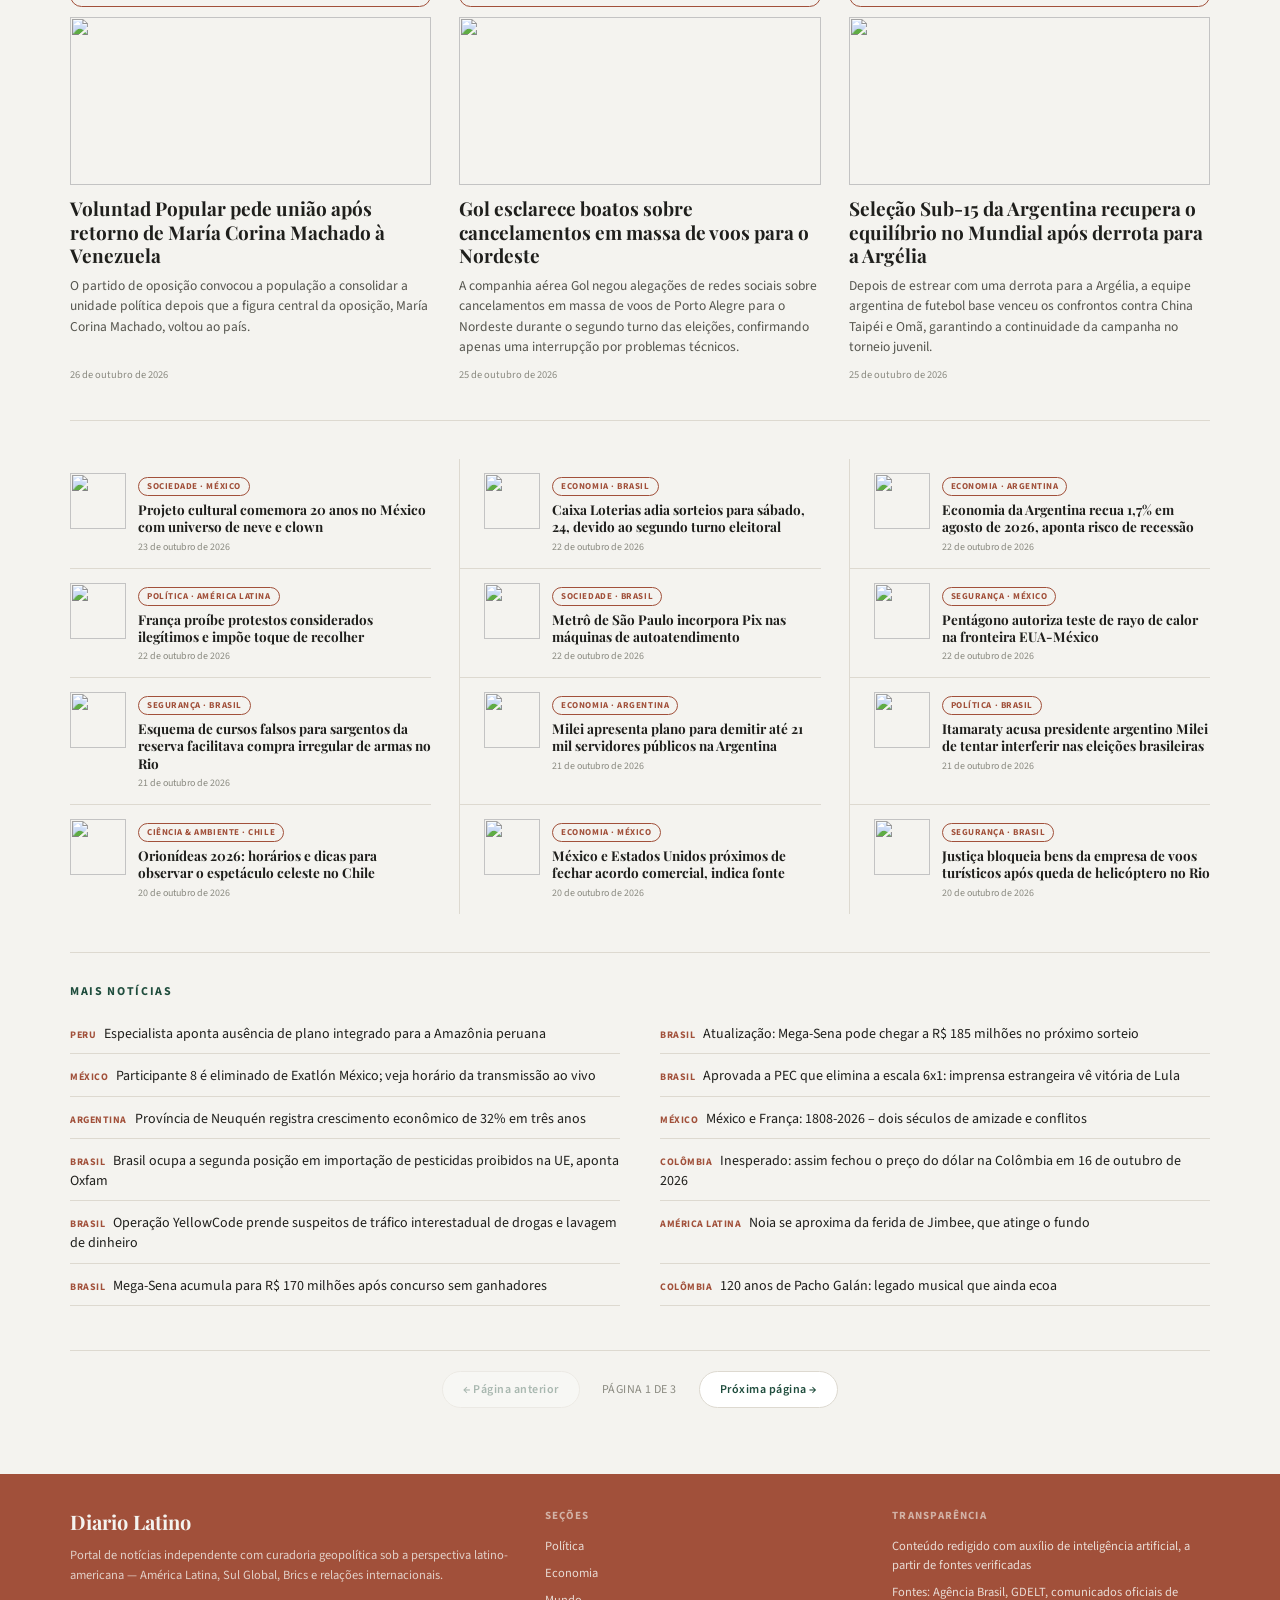
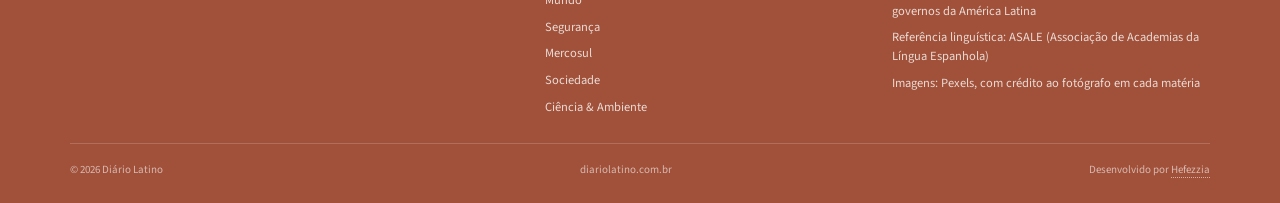
==== commit 479f7d36: "Update index.html" ====
--- a/site/index.html
+++ b/site/index.html
@@ -3,7 +3,7 @@
   <head>
     <meta charset="UTF-8">
     <meta name="viewport" content="width=device-width, initial-scale=1.0">
-    <title>Diário Latino | Notícias da América Latina</title>
+    <title>Diario Latino | Notícias da América Latina</title>
     <meta name="description" content="Diário Latino: notícias e geopolítica sob a perspectiva do Sul, para toda a América Latina.">
     <meta property="og:title" content="Diário Latino">
     <meta property="og:description" content="Notícias e geopolítica sob a perspectiva do Sul, para toda a América Latina.">
@@ -96,7 +96,7 @@
       <div class="wrap">
         <div class="grid-footer">
           <div>
-            <h5>Diário Latino</h5>
+            <h5>Diario Latino</h5>
             <p id="footer-desc"></p>
           </div>
           <div>
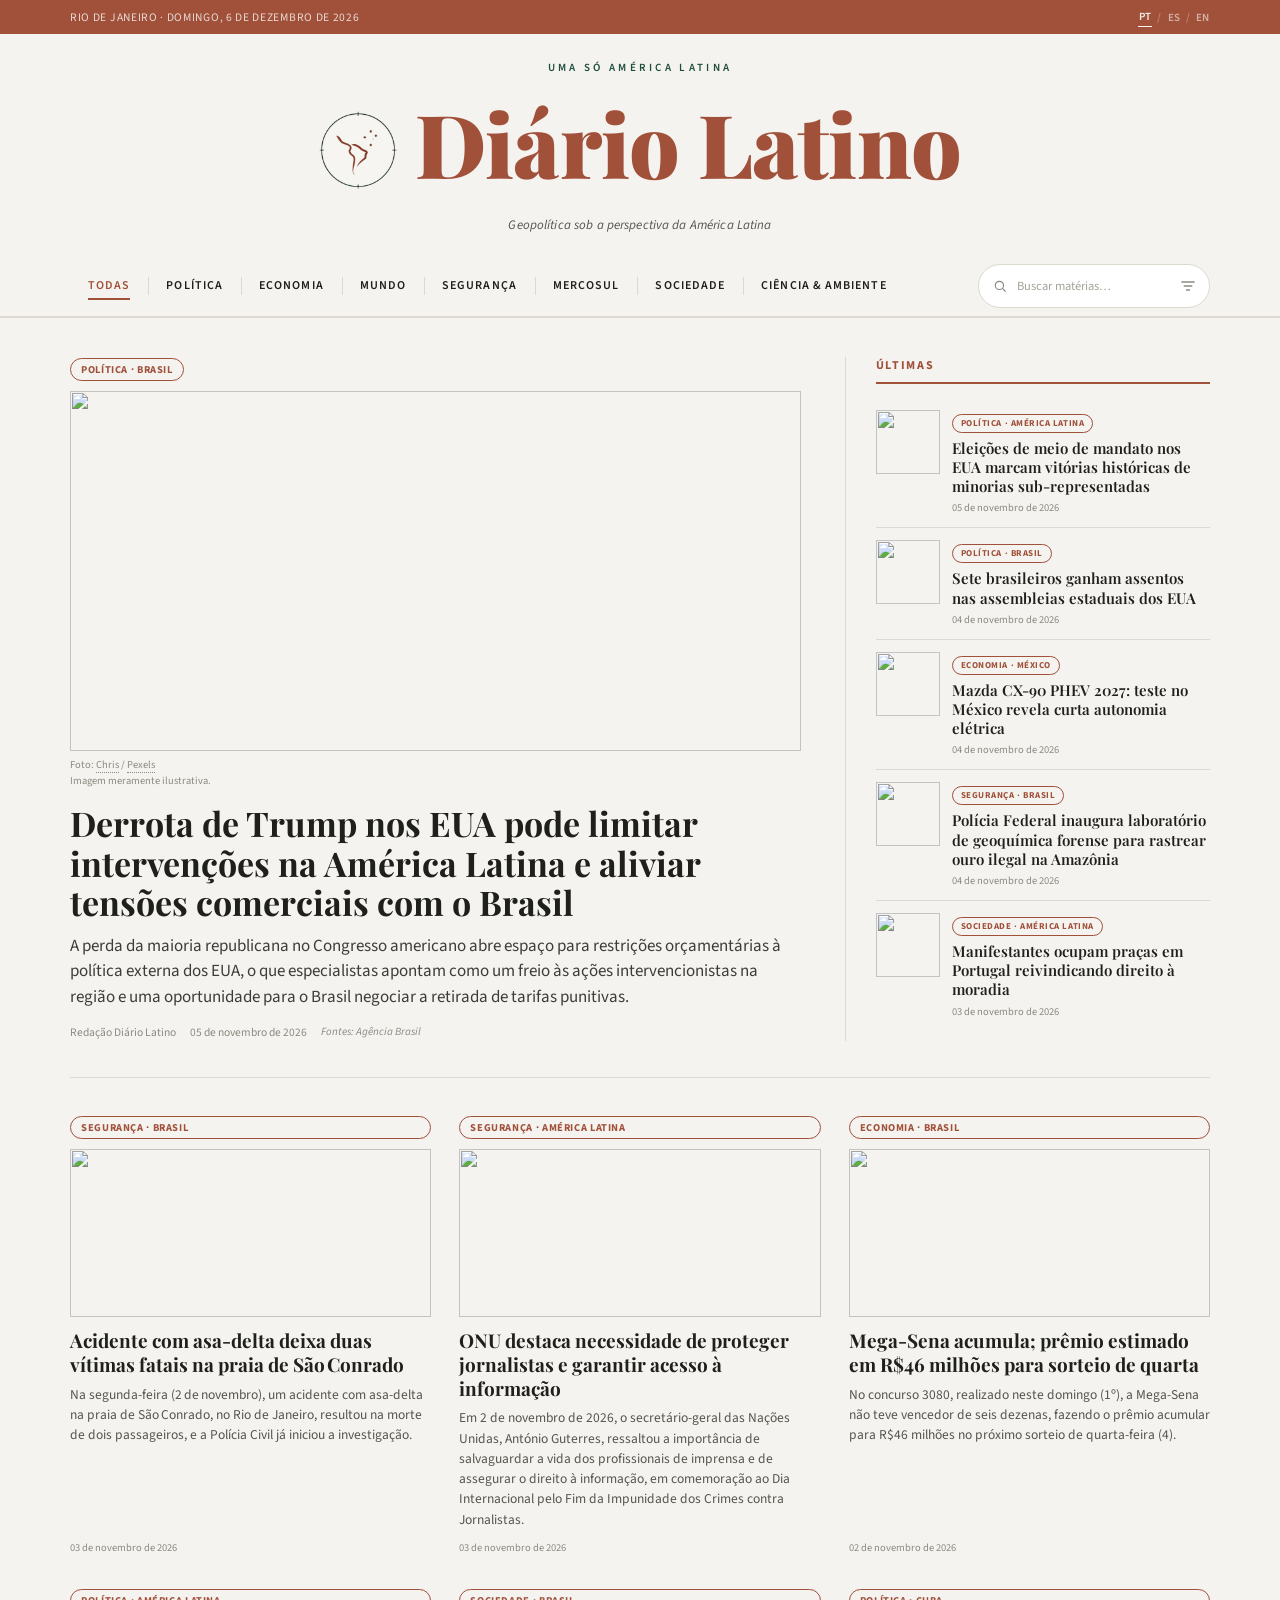
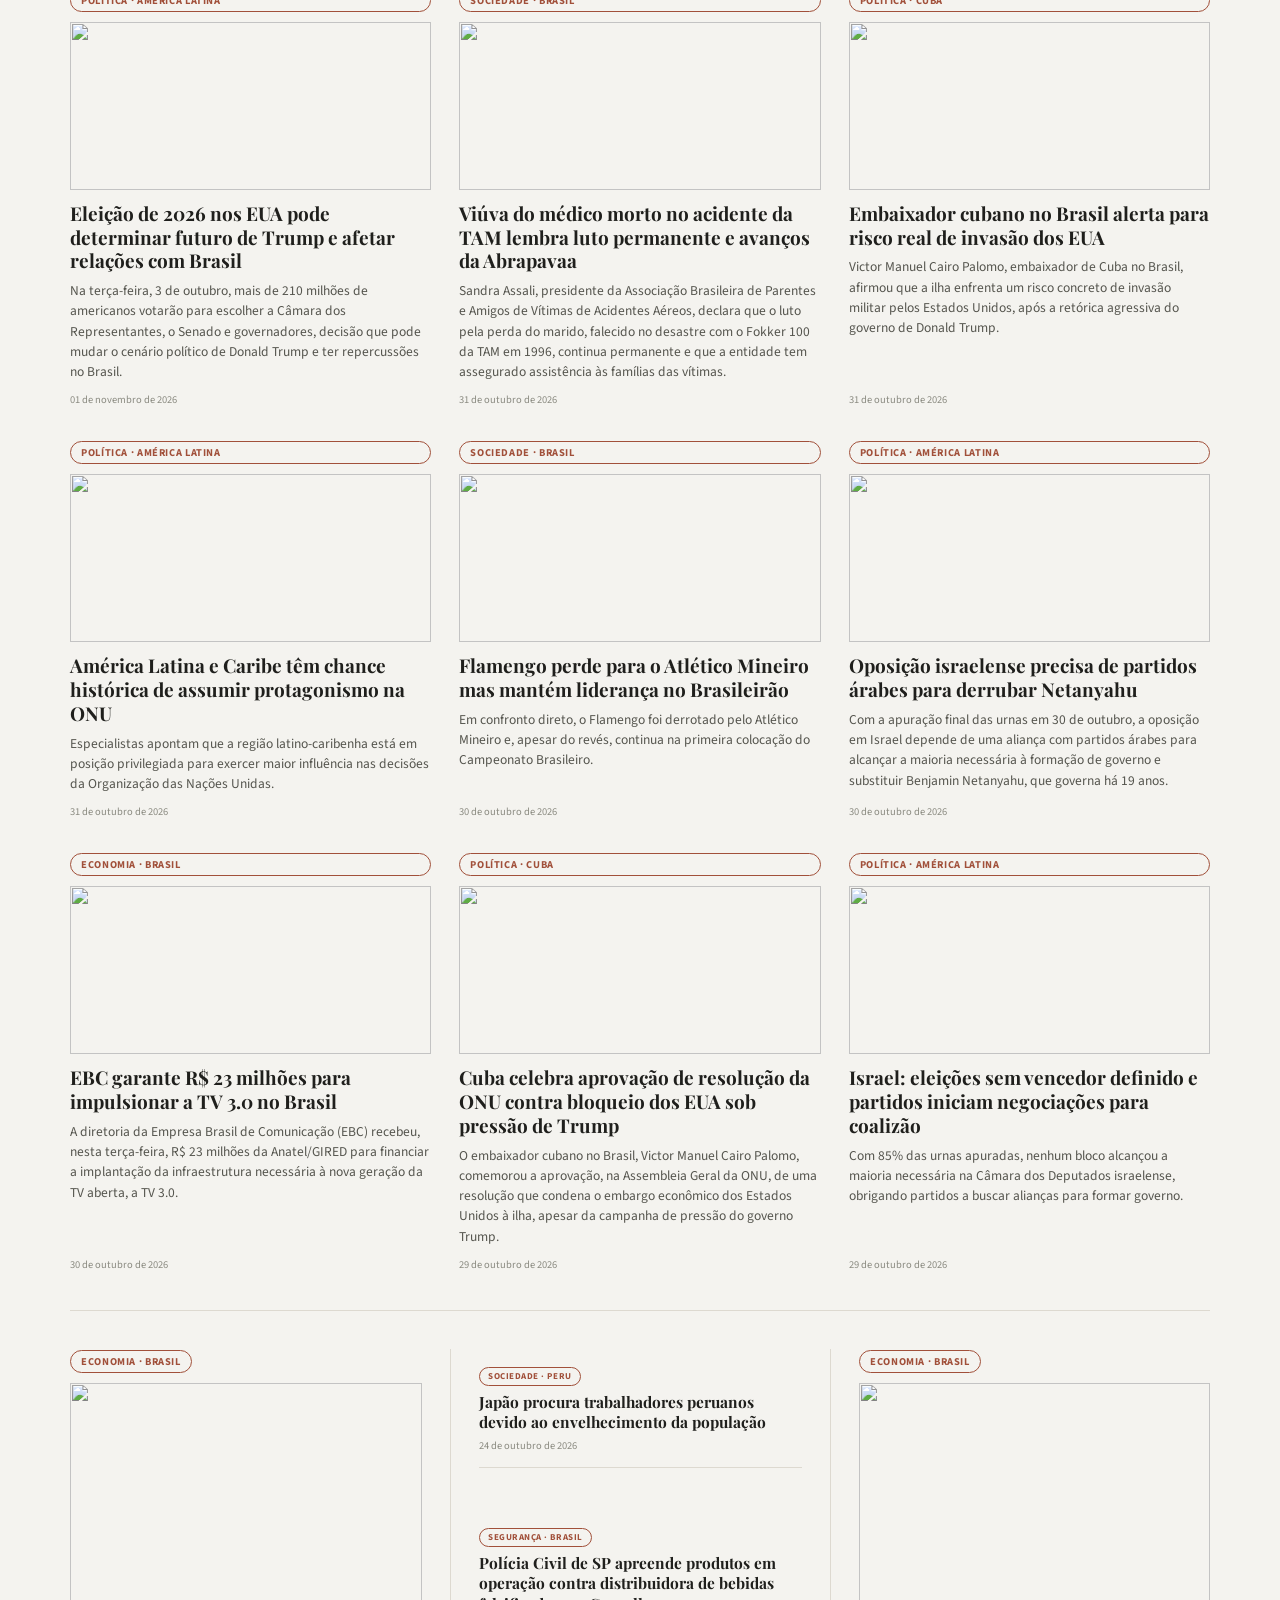
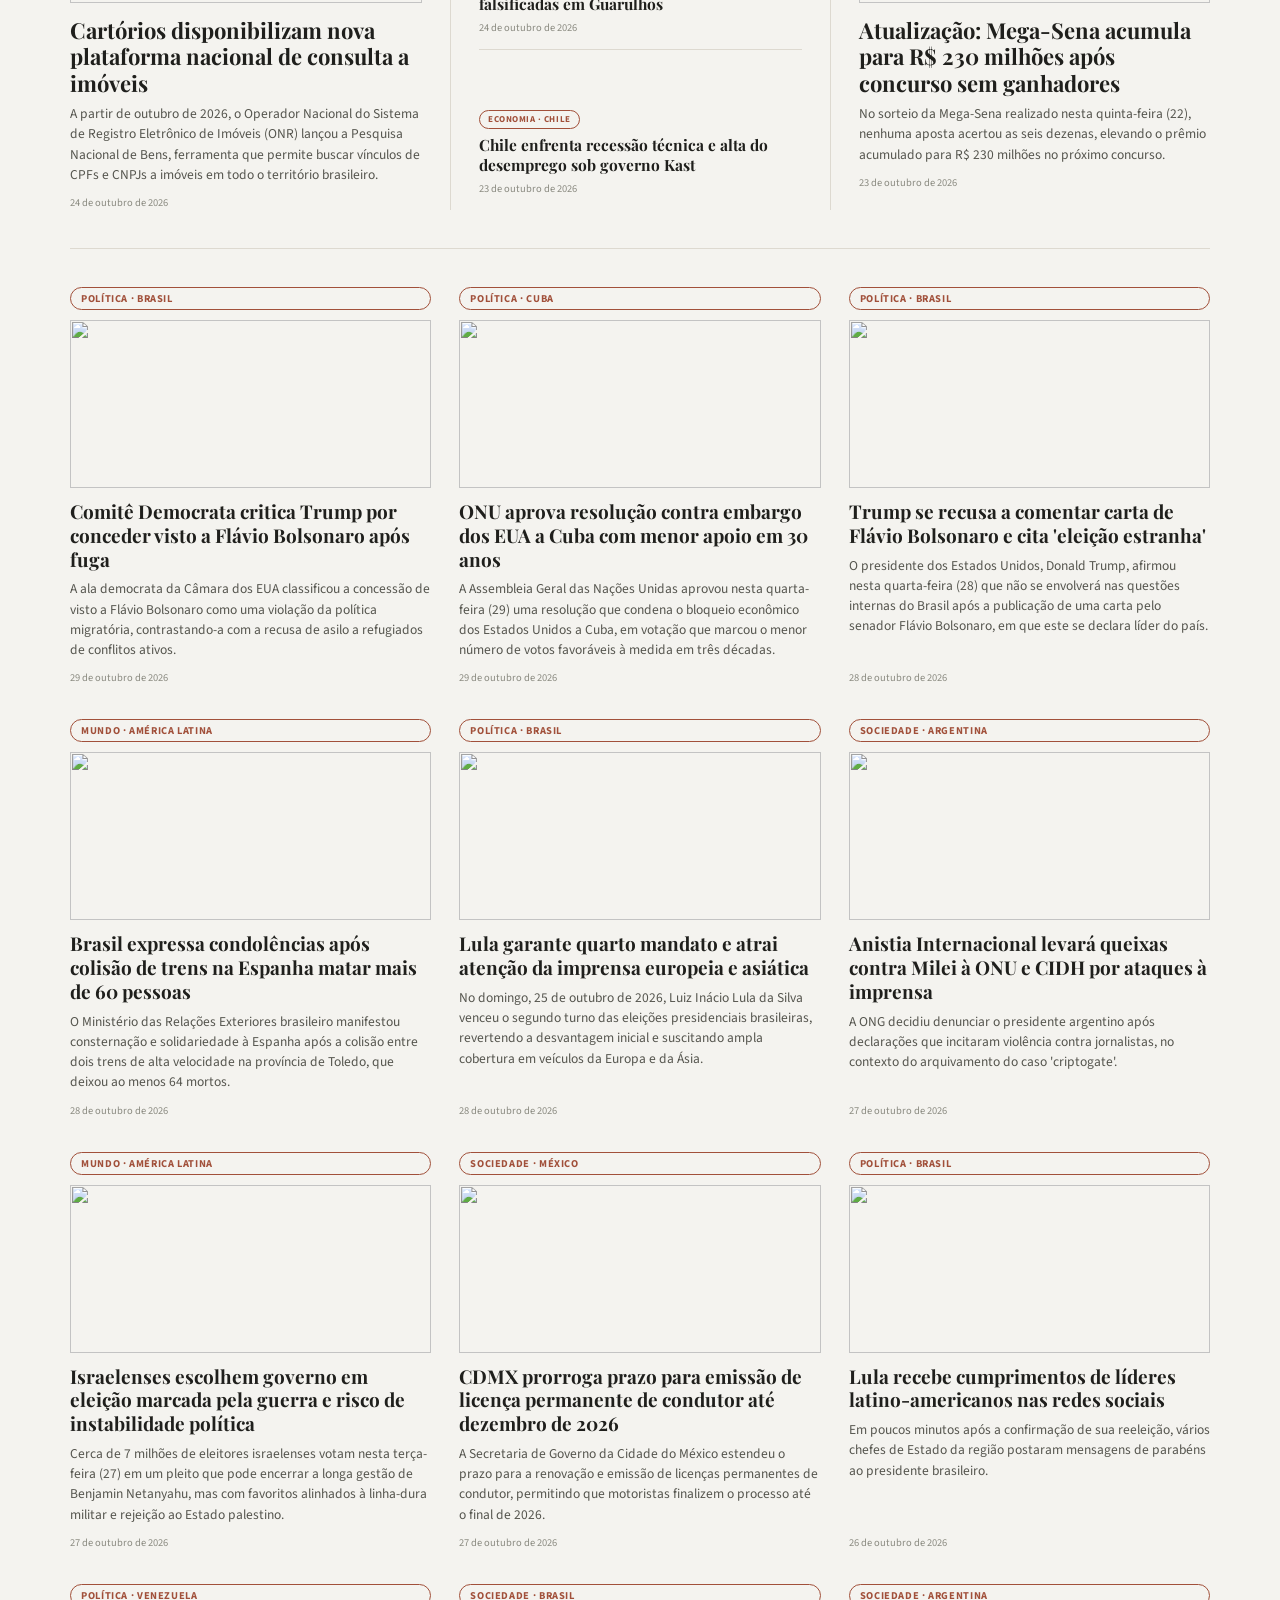
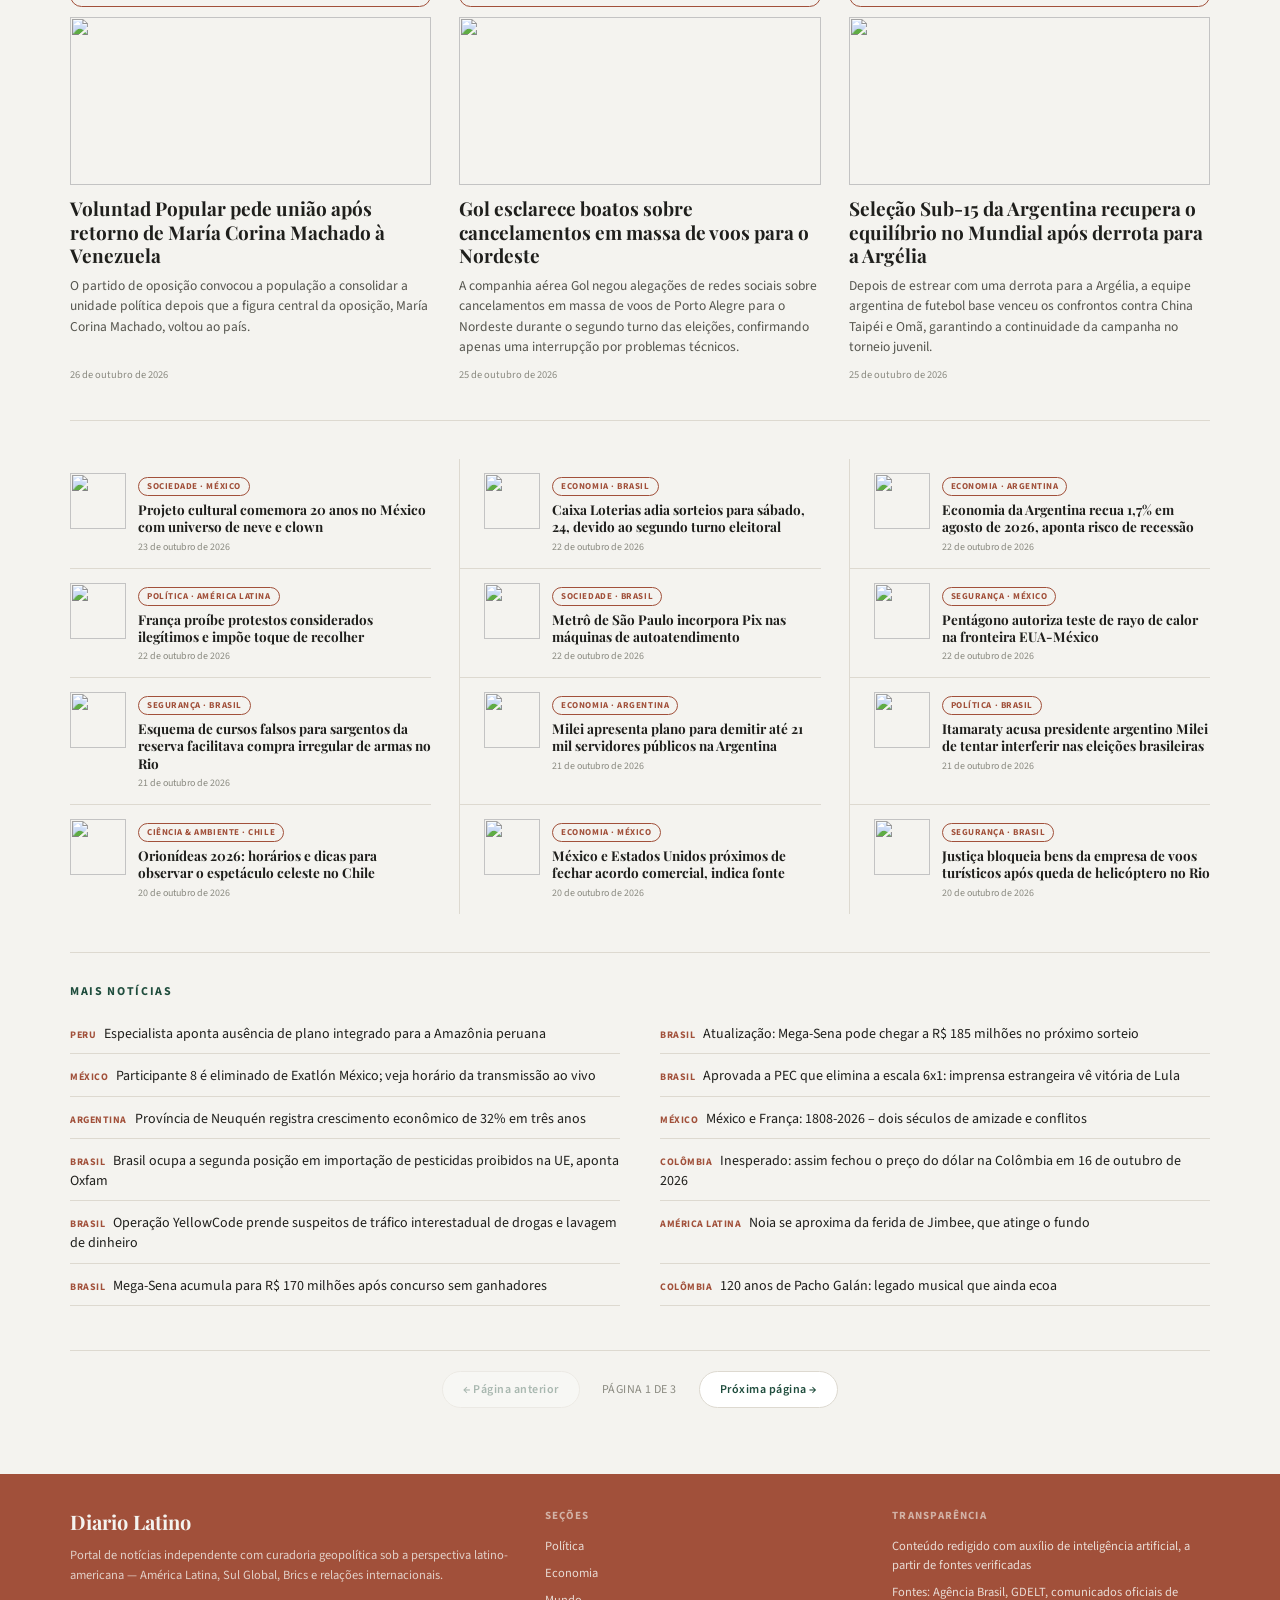
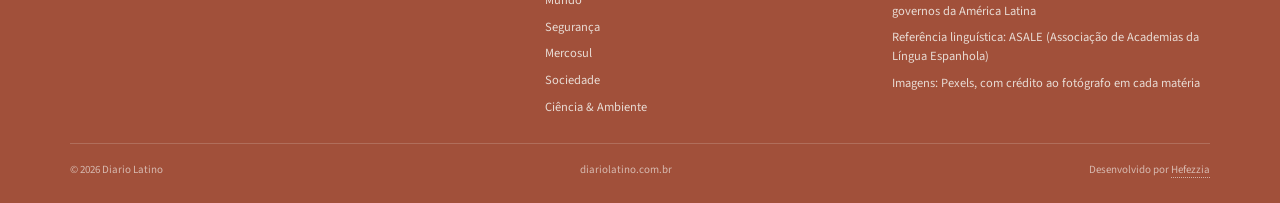
==== commit 5fea19af: "Update index.html" ====
--- a/site/index.html
+++ b/site/index.html
@@ -4,8 +4,8 @@
     <meta charset="UTF-8">
     <meta name="viewport" content="width=device-width, initial-scale=1.0">
     <title>Diario Latino | Notícias da América Latina</title>
-    <meta name="description" content="Diário Latino: notícias e geopolítica sob a perspectiva do Sul, para toda a América Latina.">
-    <meta property="og:title" content="Diário Latino">
+    <meta name="description" content="Diario Latino: notícias e geopolítica sob a perspectiva do Sul, para toda a América Latina.">
+    <meta property="og:title" content="Diario Latino">
     <meta property="og:description" content="Notícias e geopolítica sob a perspectiva do Sul, para toda a América Latina.">
     <meta property="og:image" content="https://diariolatino.github.io/diariolatino/site/diariolatino-logo.png">
     <meta property="og:type" content="website">
@@ -122,7 +122,7 @@
           </div>
         </div>
         <div class="baixo">
-          <span>© <span id="ano-copyright">2026</span> Diário Latino</span>
+          <span>© <span id="ano-copyright">2026</span> Diario Latino</span>
           <span>diariolatino.com.br</span>
           <span id="footer-dev-linha">Desenvolvido por <a href="https://hefezzia.com.br" style="border-bottom:1px dotted rgba(244,243,239,0.6);">Hefezzia</a></span>
         </div>
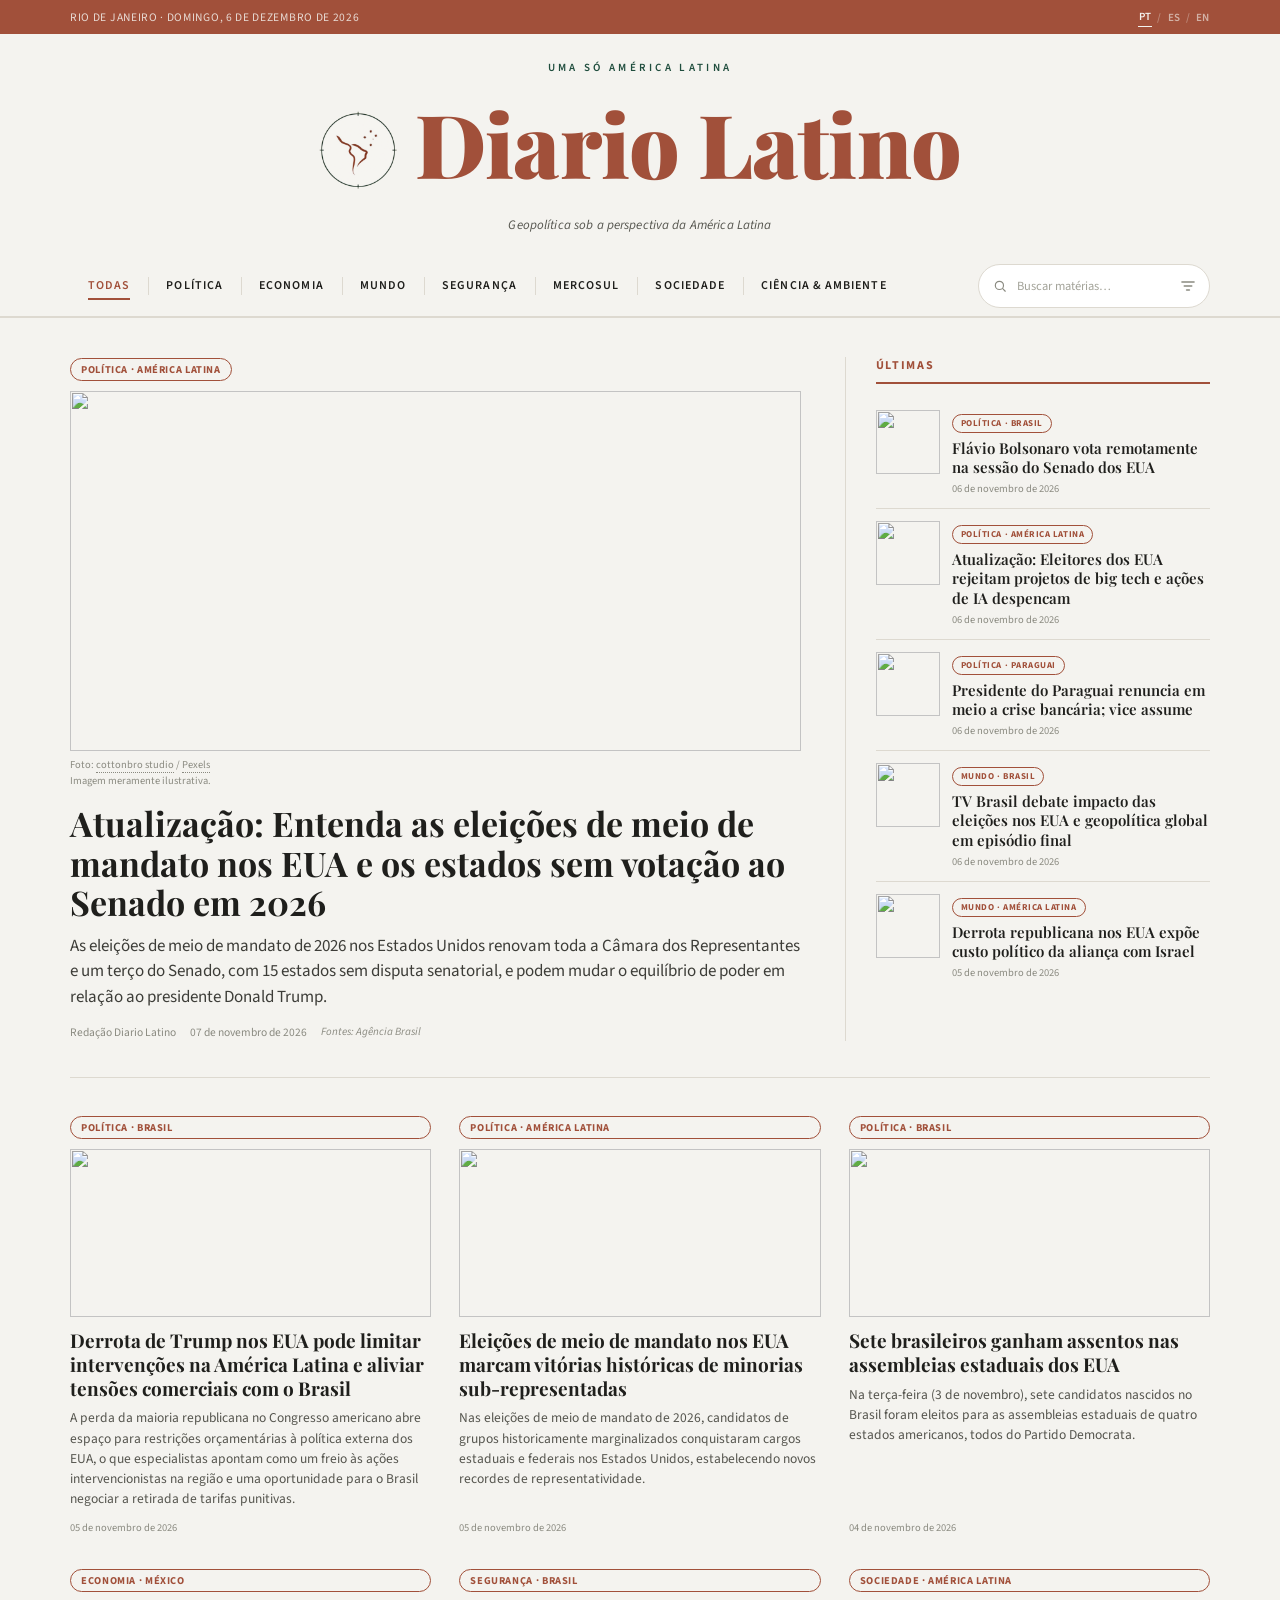
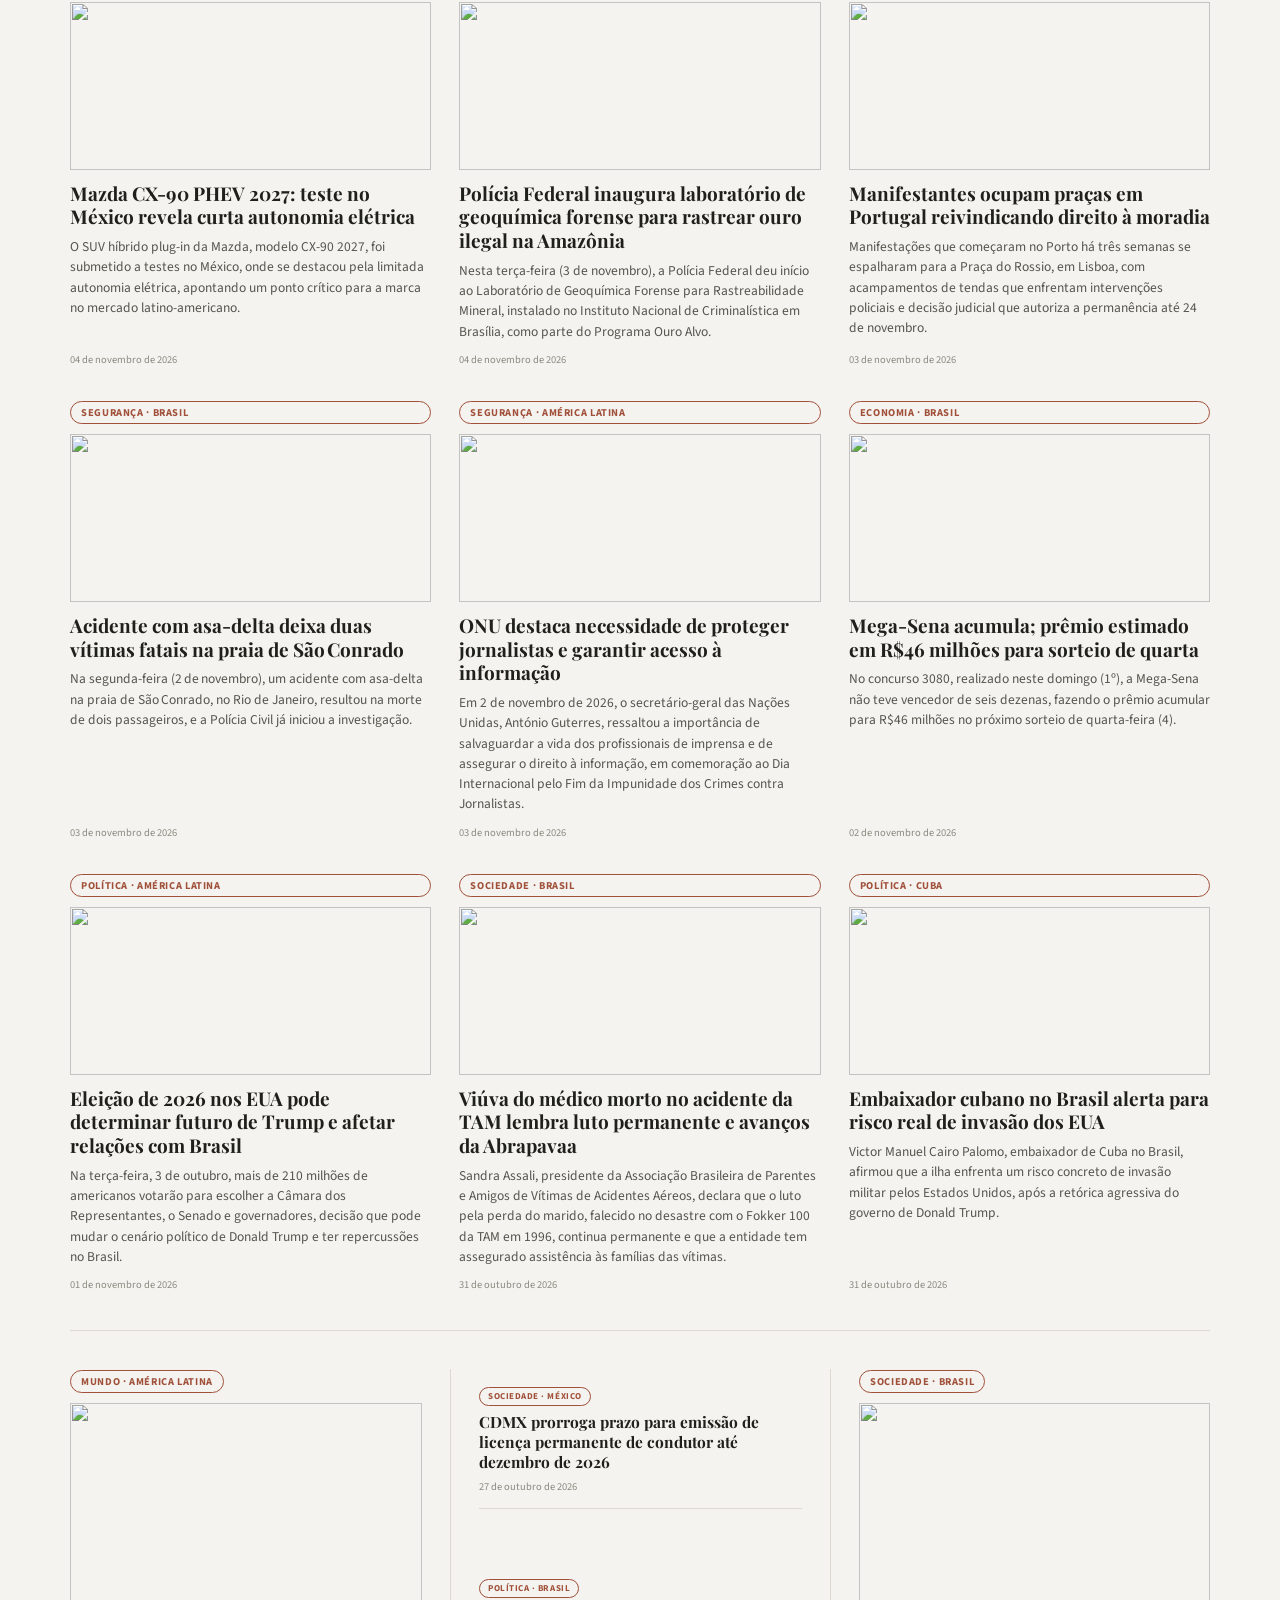
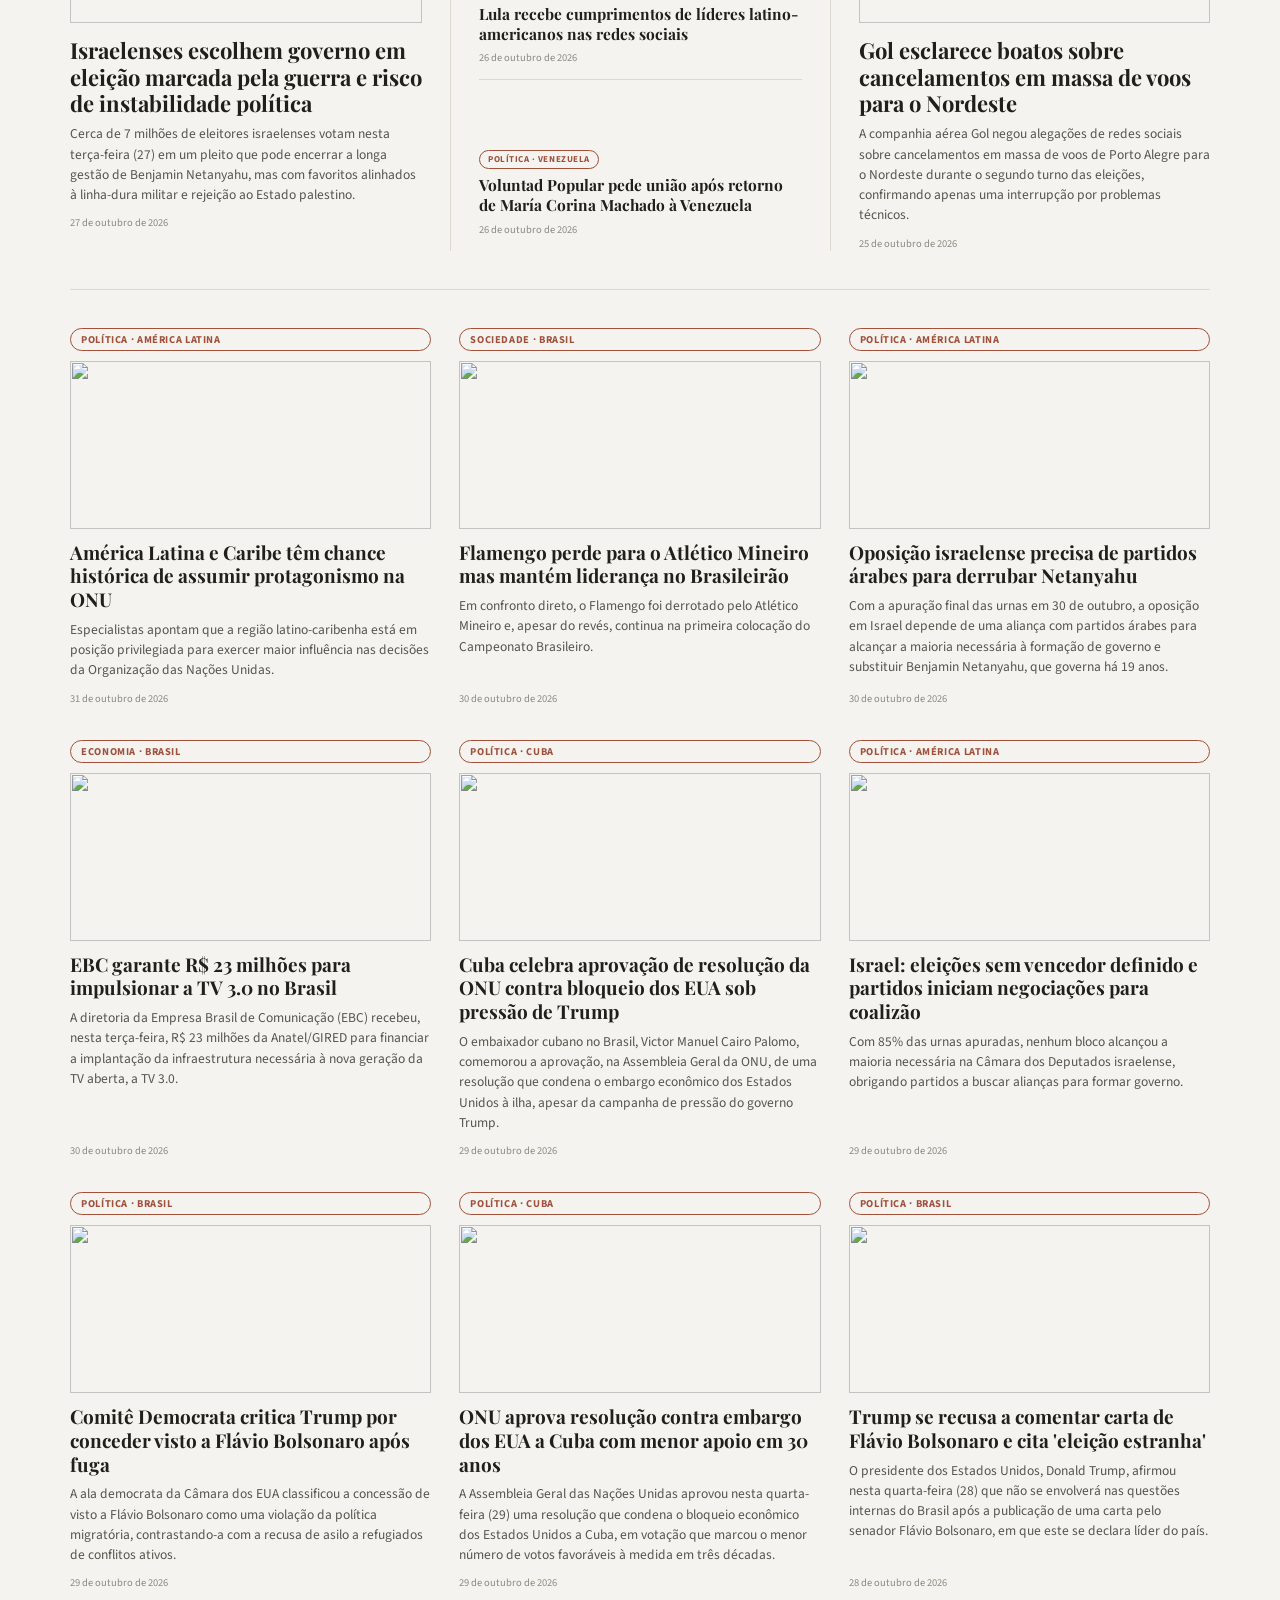
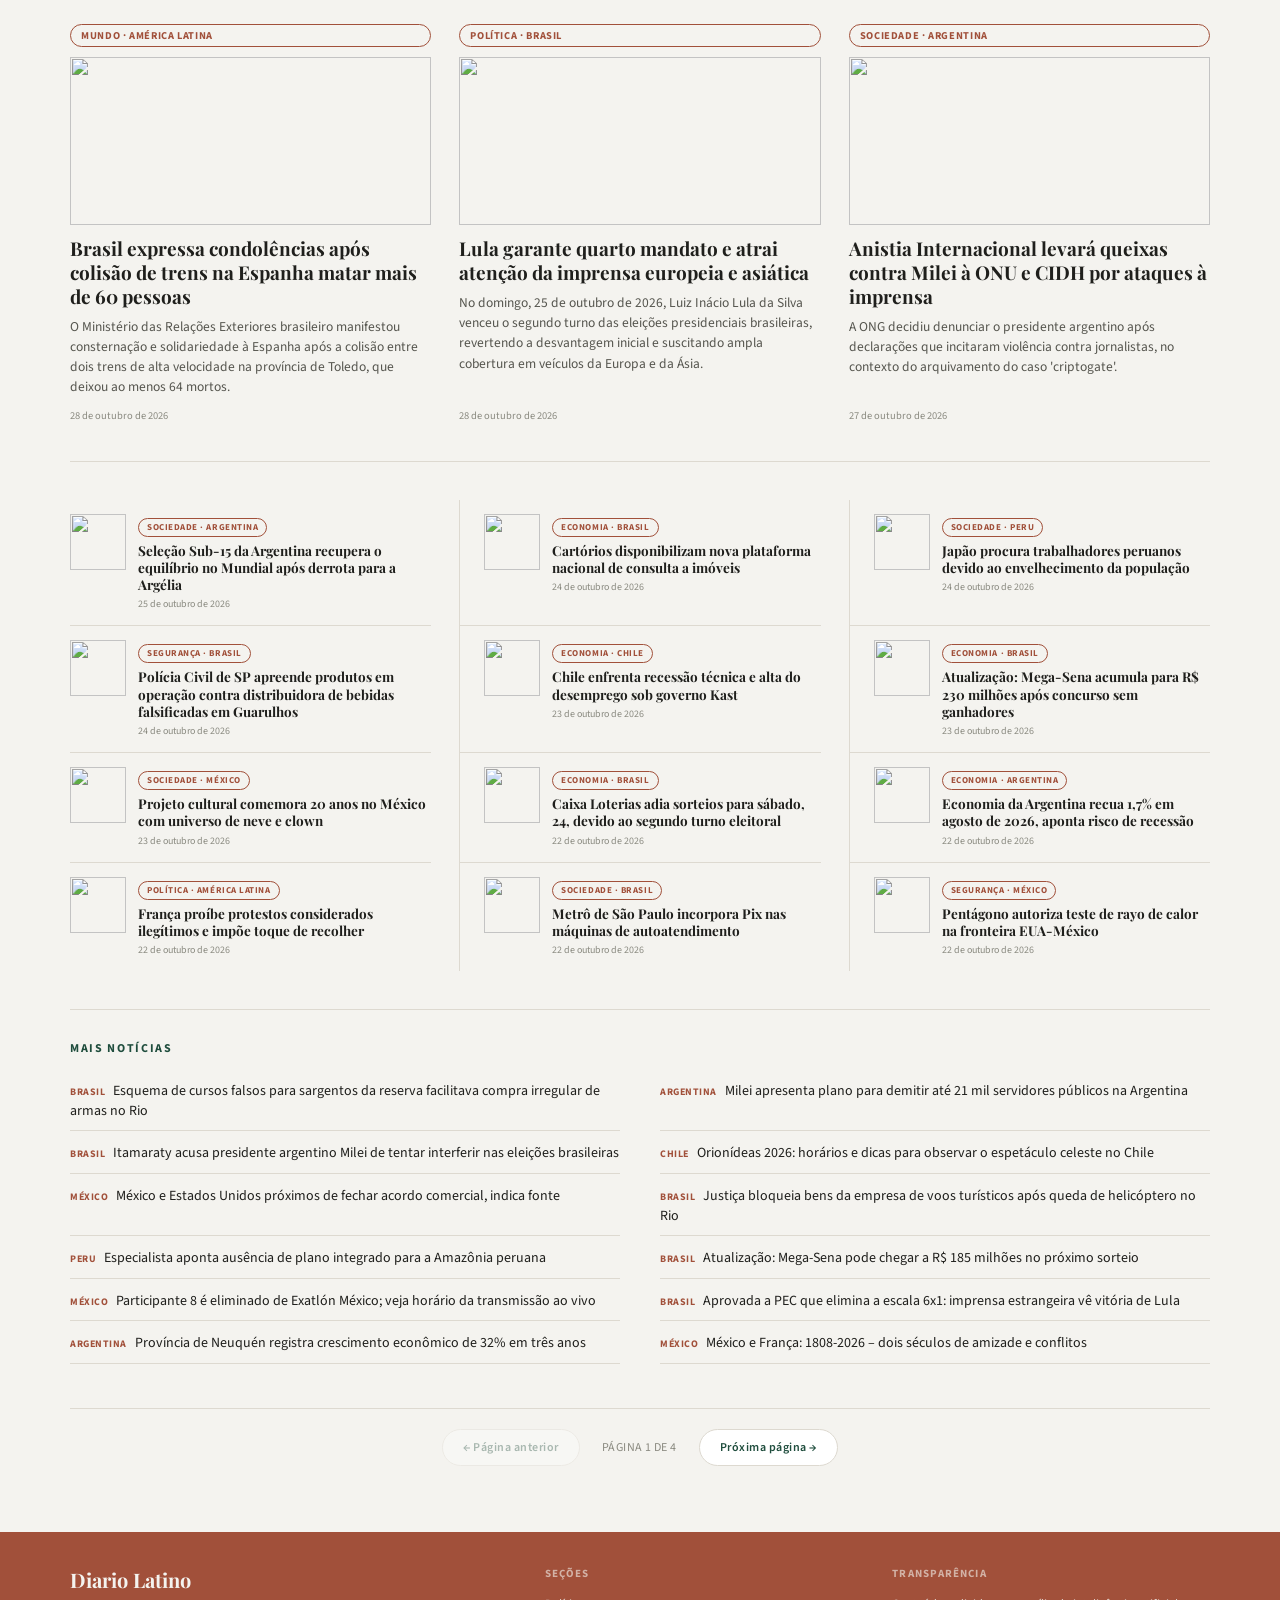
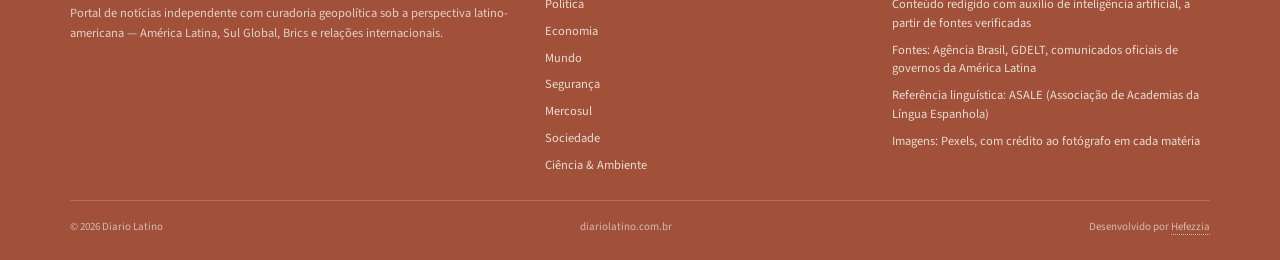
==== commit c7e7f908: "Update index.html" ====
--- a/site/index.html
+++ b/site/index.html
@@ -147,7 +147,7 @@
       const nomeFonte = imagem.fonte_nome || 'Pexels';
       const linkFonte = imagem.fonte_url || imagem.pexels_url;
       return `${foto}
-        <figcaption class="credito-foto">Foto: <a href="${imagem.photographer_url}" target="_blank" rel="noopener">${imagem.photographer}</a> / <a href="${linkFonte}" target="_blank" rel="noopener">${nomeFonte}</a><br>${t('notaIlustrativa')}</figcaption>`;
+        <figcaption class="credito-foto">Foto: <a href="${imagem.photographer_url}" target="_blank" rel="noopener">${imagem.photographer}</a> / <a href="${linkFonte}" target="_blank" rel="noopener">${nomeFonte}</a>${imagem.licenca ? ' · ' + imagem.licenca : ''}</a><br>${t('notaIlustrativa')}</figcaption>`;
     }
     
     function linkMateria(artigo) {
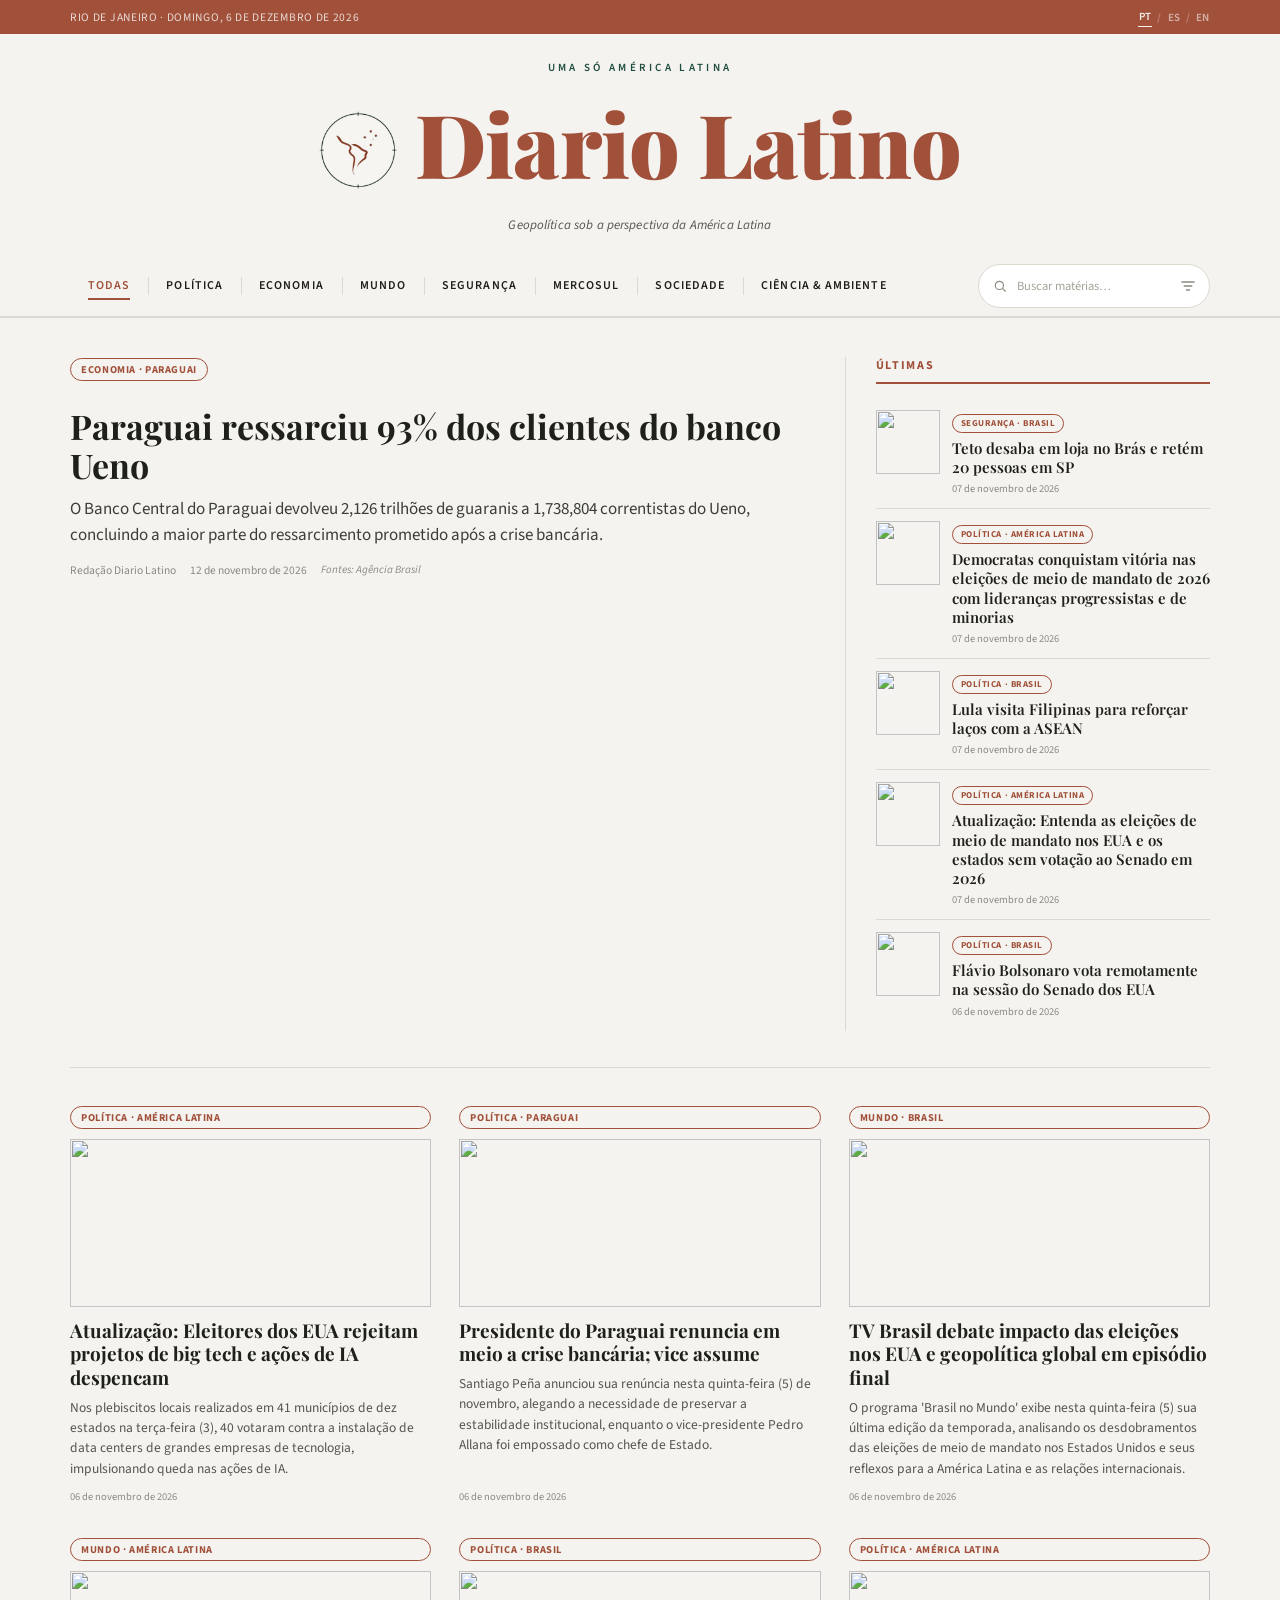
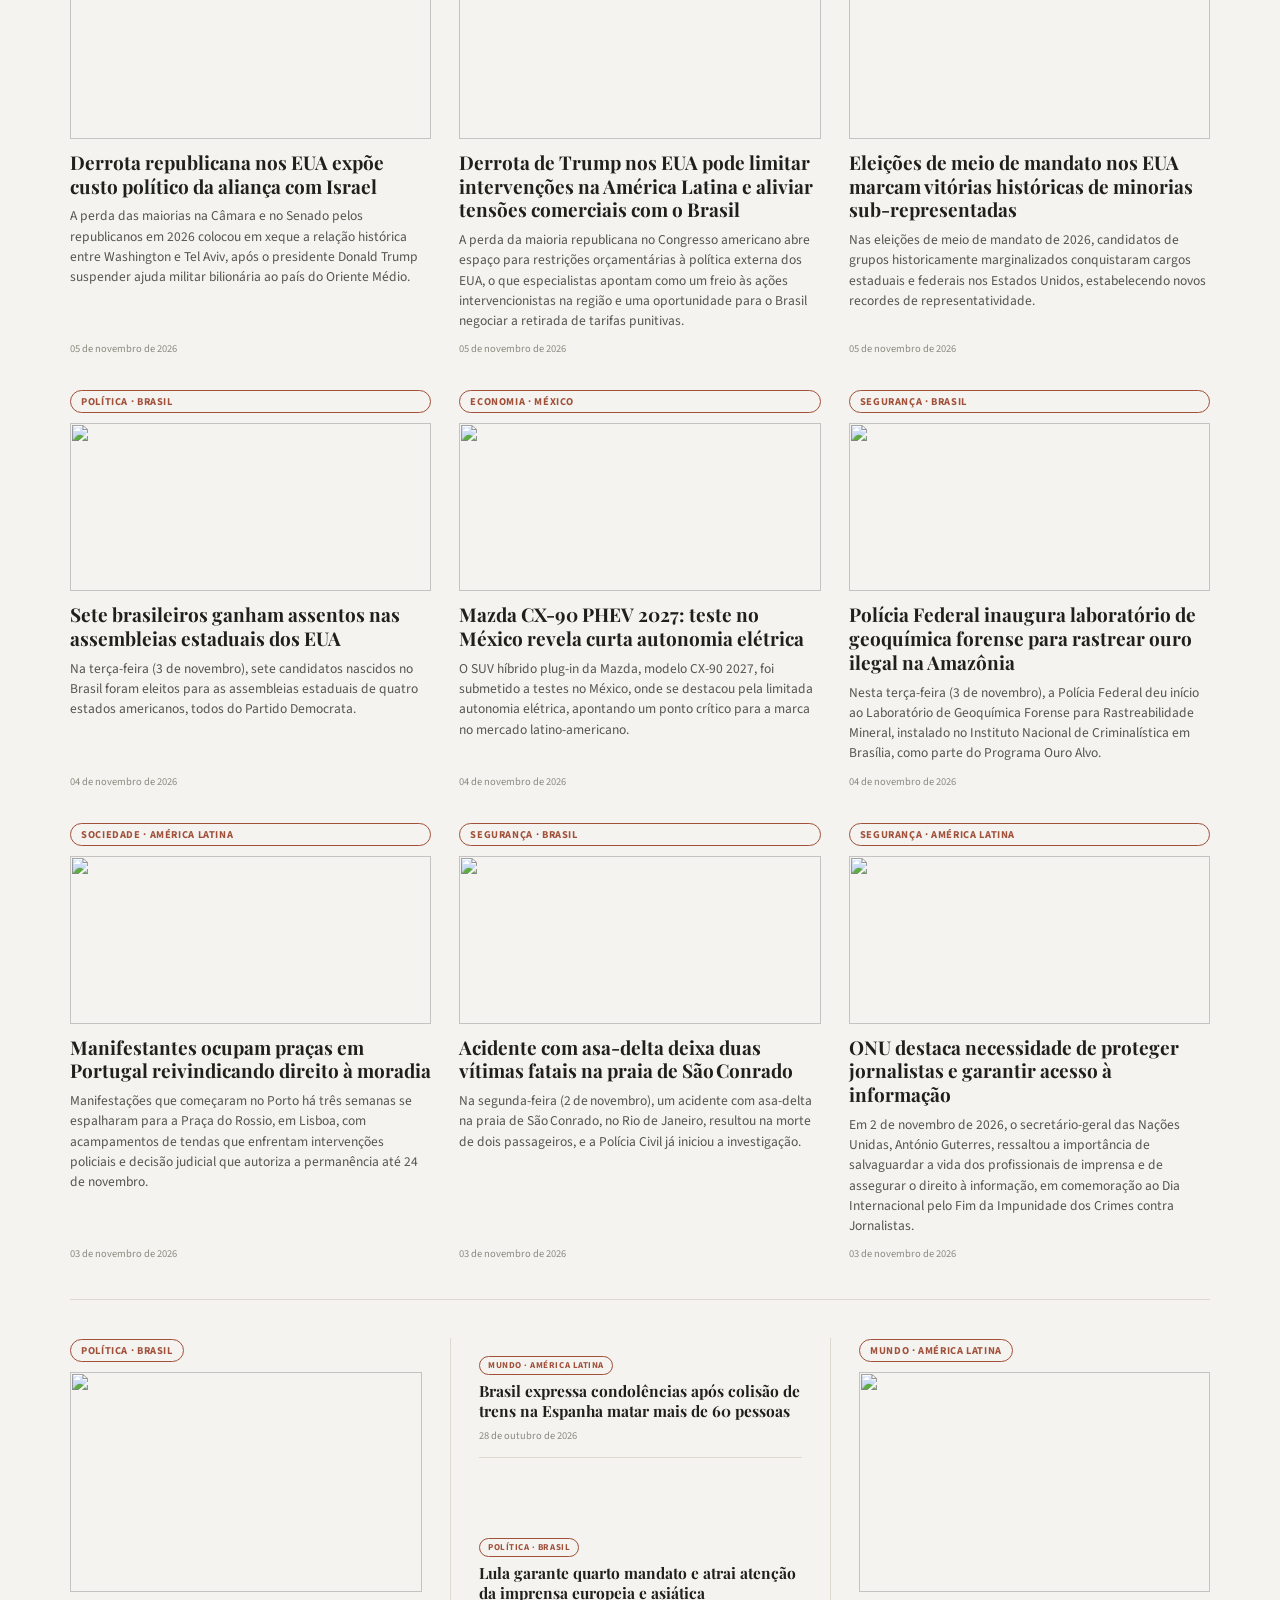
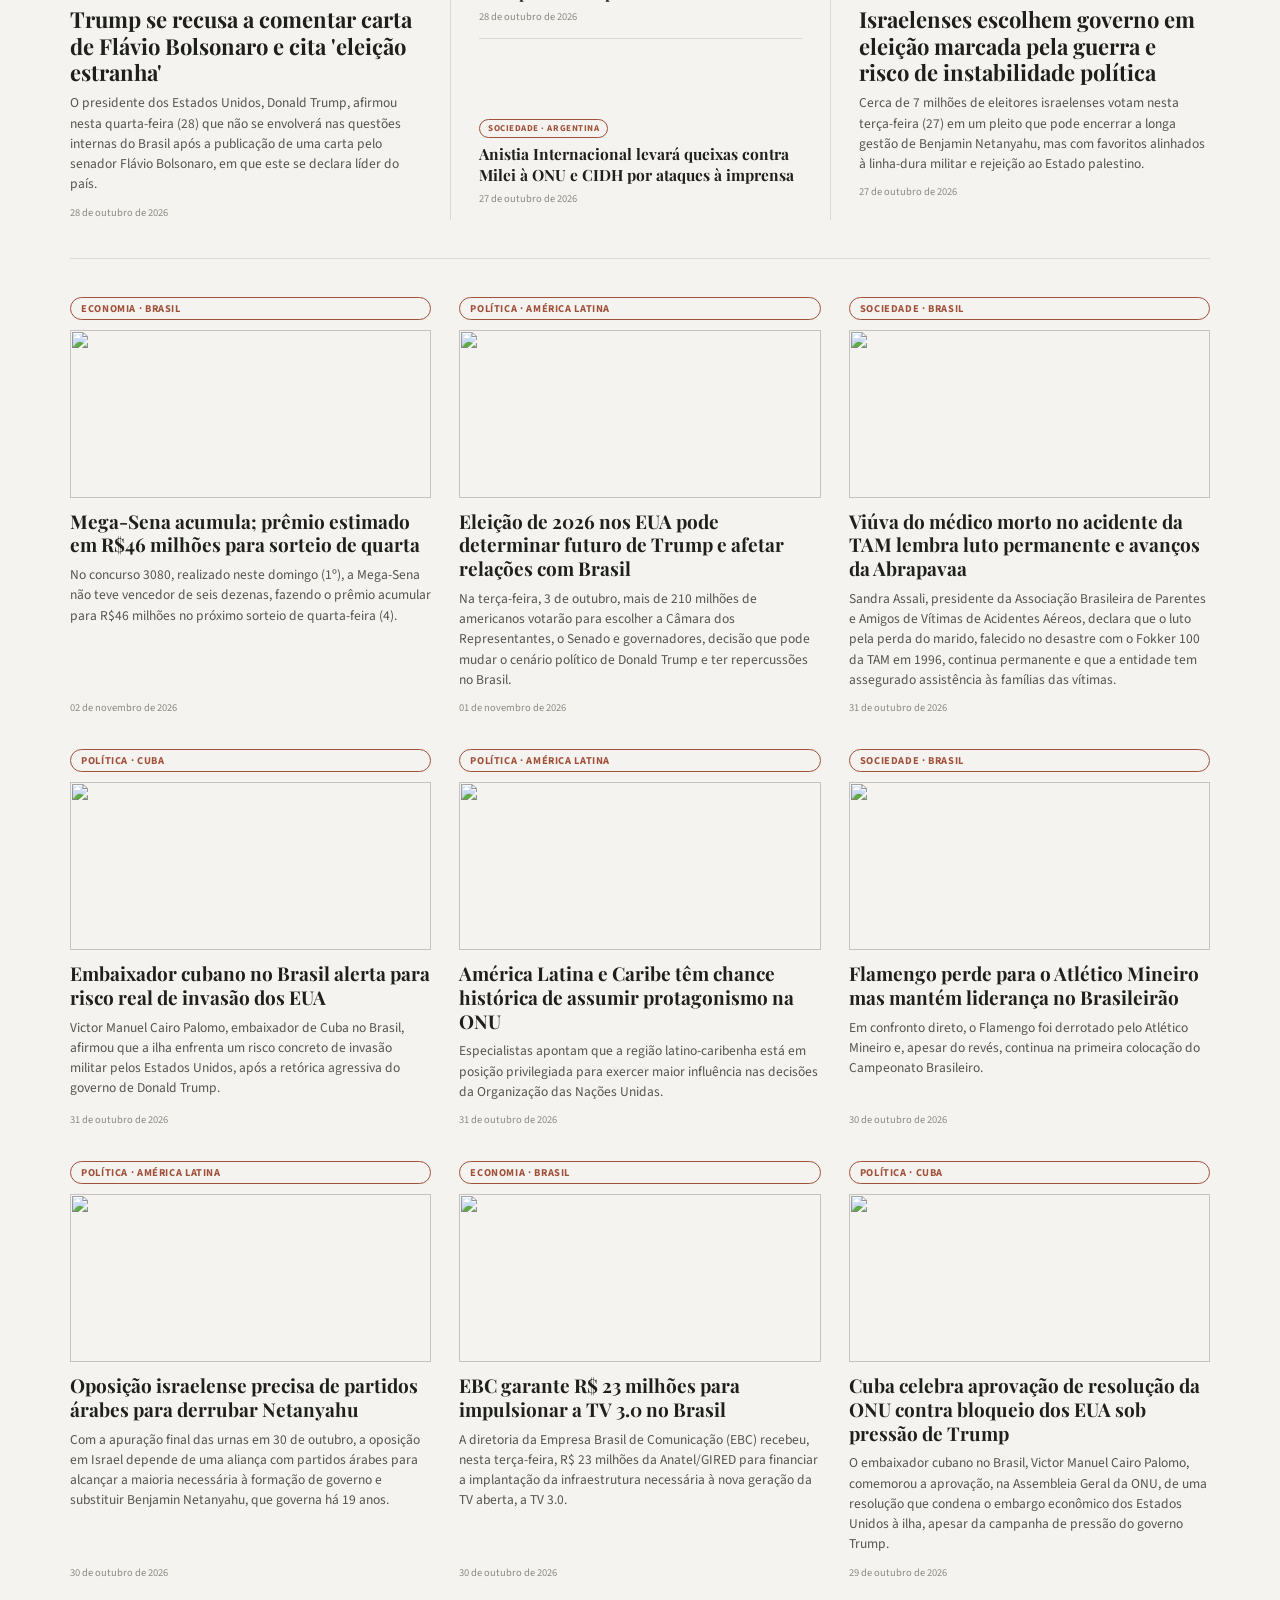
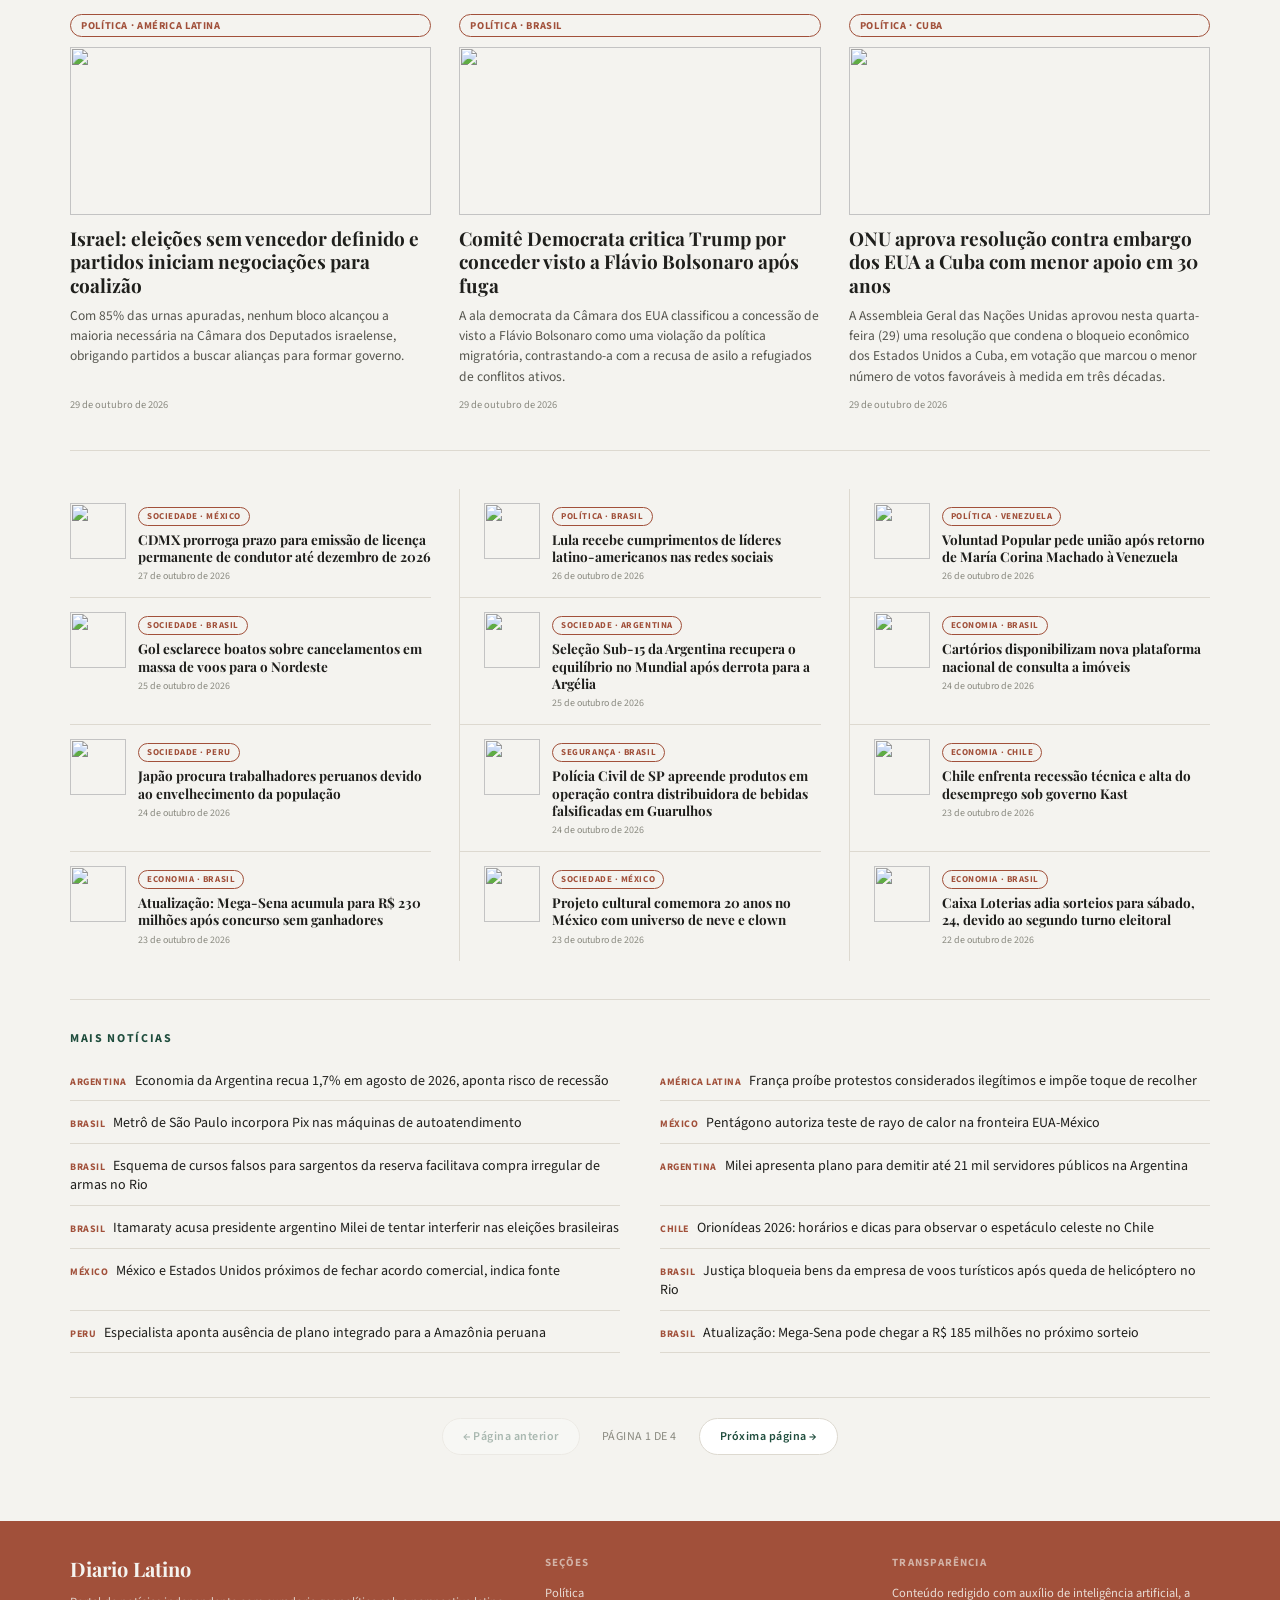
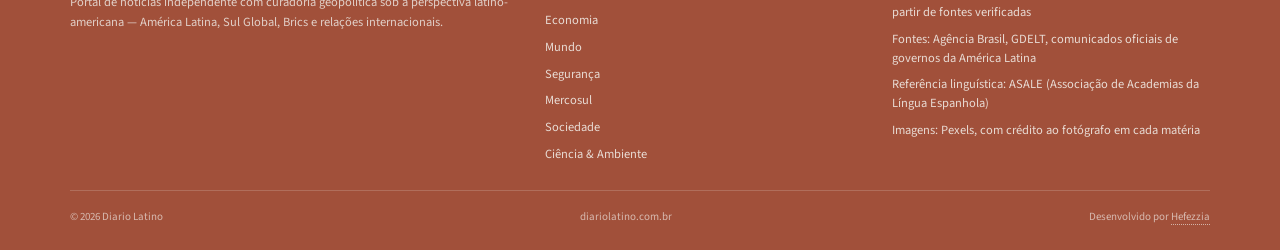
==== commit d1af3b19: "Update index.html" ====
--- a/site/index.html
+++ b/site/index.html
@@ -323,7 +323,7 @@
       const ultimas = resto.slice(0, 5);
       document.getElementById('lista-ultimas').innerHTML = ultimas.map(a => `
         <div class="item-ultima">
-          ${a.imagem ? `<a class="item-ultima-foto" href="${linkMateria(a)}"><img src="${a.imagem.url}" alt="" loading="lazy"></a>` : ''}
+          ${a.imagem ? `<a class="item-ultima-foto" href="${linkMateria(a)}"><img src="${a.imagem.url}" alt="" loading="lazy"></a>` : '<div class="capa-editorial"></div>'}
           <div class="item-ultima-corpo">
             <span class="selo">${rotuloCategoriaPais(a)}</span>
             <h4><a class="link-esticado" href="${linkMateria(a)}">${campoIdioma(a, 'titulo')}</a></h4>
@@ -336,7 +336,7 @@
       const cartaoColuna = a => `
         <article class="coluna">
           <span class="selo">${rotuloCategoriaPais(a)}</span>
-          ${a.imagem ? `<a href="${linkMateria(a)}"><img src="${a.imagem.url}" alt="" loading="lazy"></a>` : ''}
+          ${a.imagem ? `<a href="${linkMateria(a)}"><img src="${a.imagem.url}" alt="" loading="lazy"></a>` : '<div class="capa-editorial"></div>'}
           <h3><a class="link-esticado" href="${linkMateria(a)}">${campoIdioma(a, 'titulo')}</a></h3>
           <p class="dek">${campoIdioma(a, 'lead')}</p>
           <div class="meta"><span>${formatarData(a.publicado_em)}</span></div>
@@ -358,7 +358,7 @@
 
         const materiaGrande = a => `
           <span class="selo">${rotuloCategoriaPais(a)}</span>
-          ${a.imagem ? `<a href="${linkMateria(a)}"><img src="${a.imagem.url}" alt="" loading="lazy"></a>` : ''}
+          ${a.imagem ? `<a href="${linkMateria(a)}"><img src="${a.imagem.url}" alt="" loading="lazy"></a>` : '<div class="capa-editorial"></div>'}
           <h3><a class="link-esticado" href="${linkMateria(a)}">${campoIdioma(a, 'titulo')}</a></h3>
           <p class="dek">${campoIdioma(a, 'lead')}</p>
           <div class="meta"><span>${formatarData(a.publicado_em)}</span></div>`;
@@ -392,7 +392,7 @@
         elDigest.style.display = 'block';
         document.getElementById('digest-grade').innerHTML = digest.map(a => `
           <div class="digest-item">
-            ${a.imagem ? `<a class="digest-foto" href="${linkMateria(a)}"><img src="${a.imagem.url}" alt="" loading="lazy"></a>` : ''}
+            ${a.imagem ? `<a class="digest-foto" href="${linkMateria(a)}"><img src="${a.imagem.url}" alt="" loading="lazy"></a>` : '<div class="capa-editorial"></div>'}
             <div class="digest-corpo">
               <span class="selo">${rotuloCategoriaPais(a)}</span>
               <h4><a class="link-esticado" href="${linkMateria(a)}">${campoIdioma(a, 'titulo')}</a></h4>
